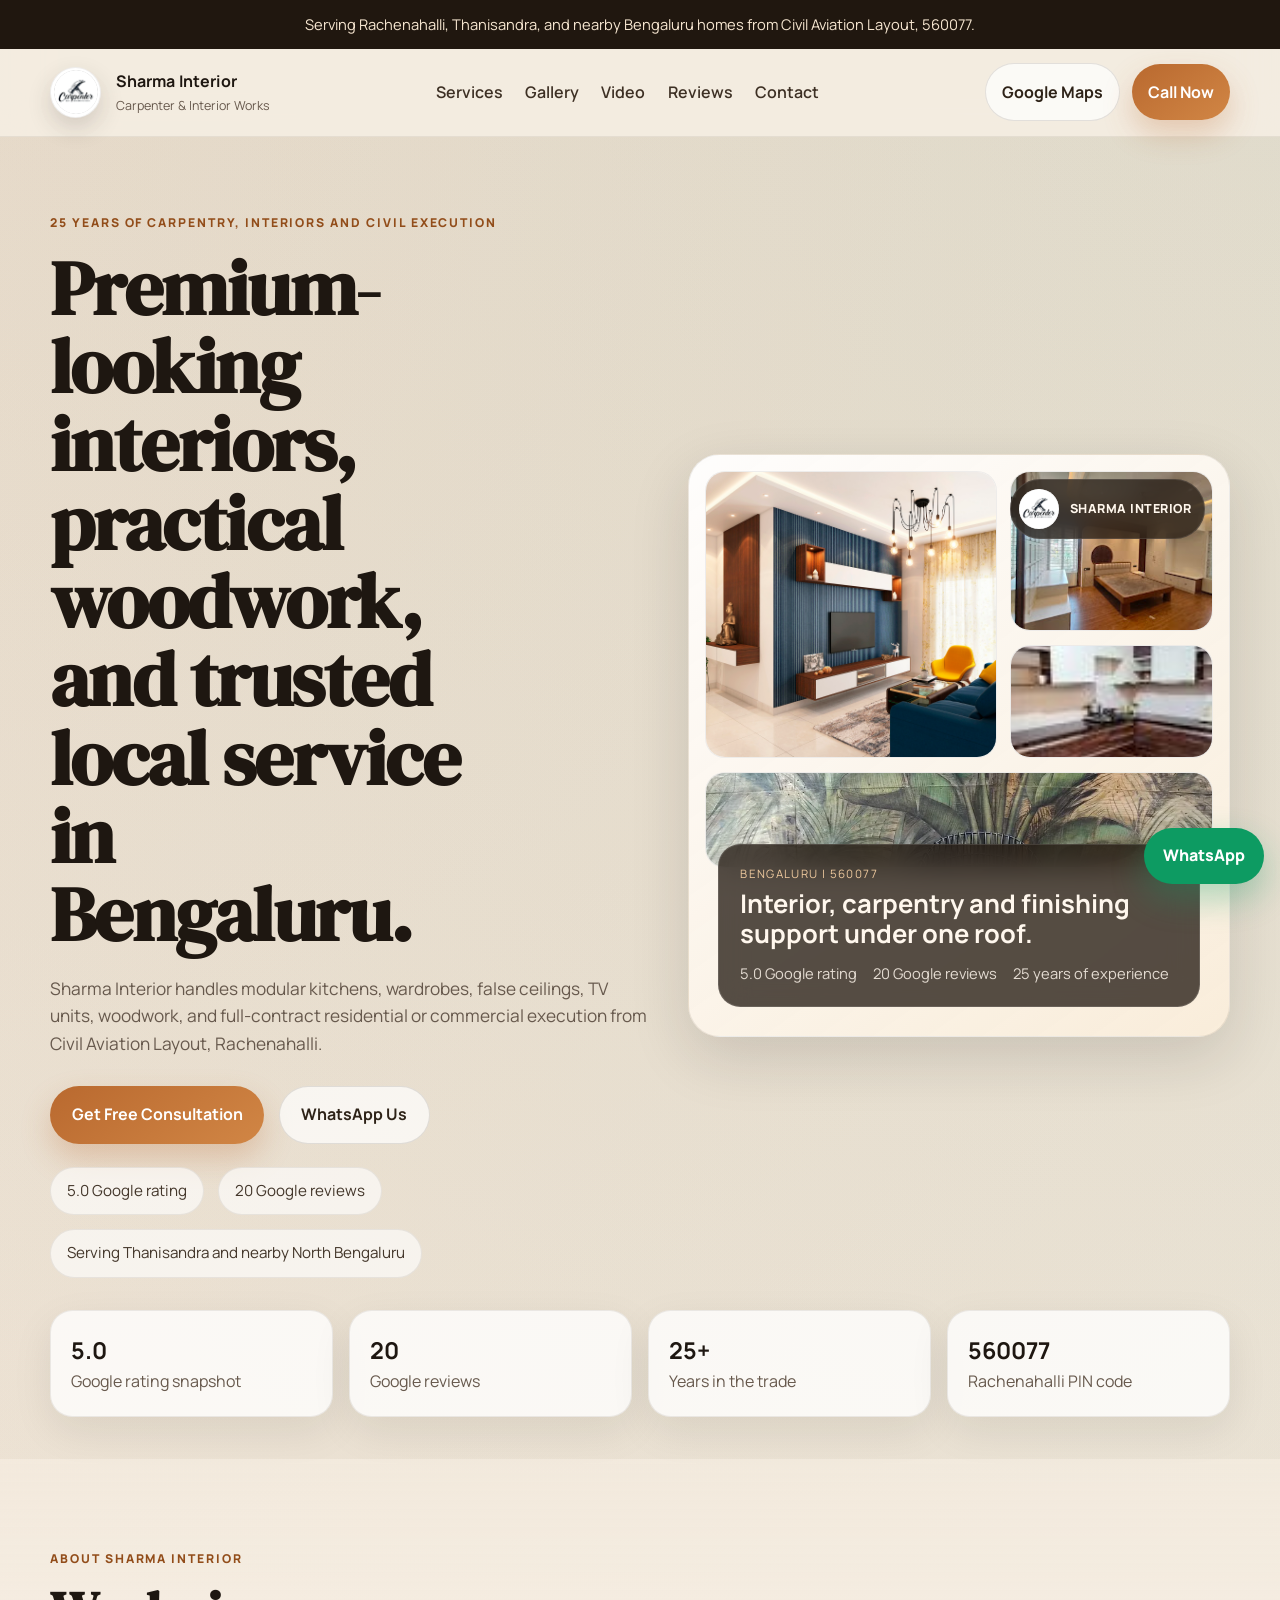
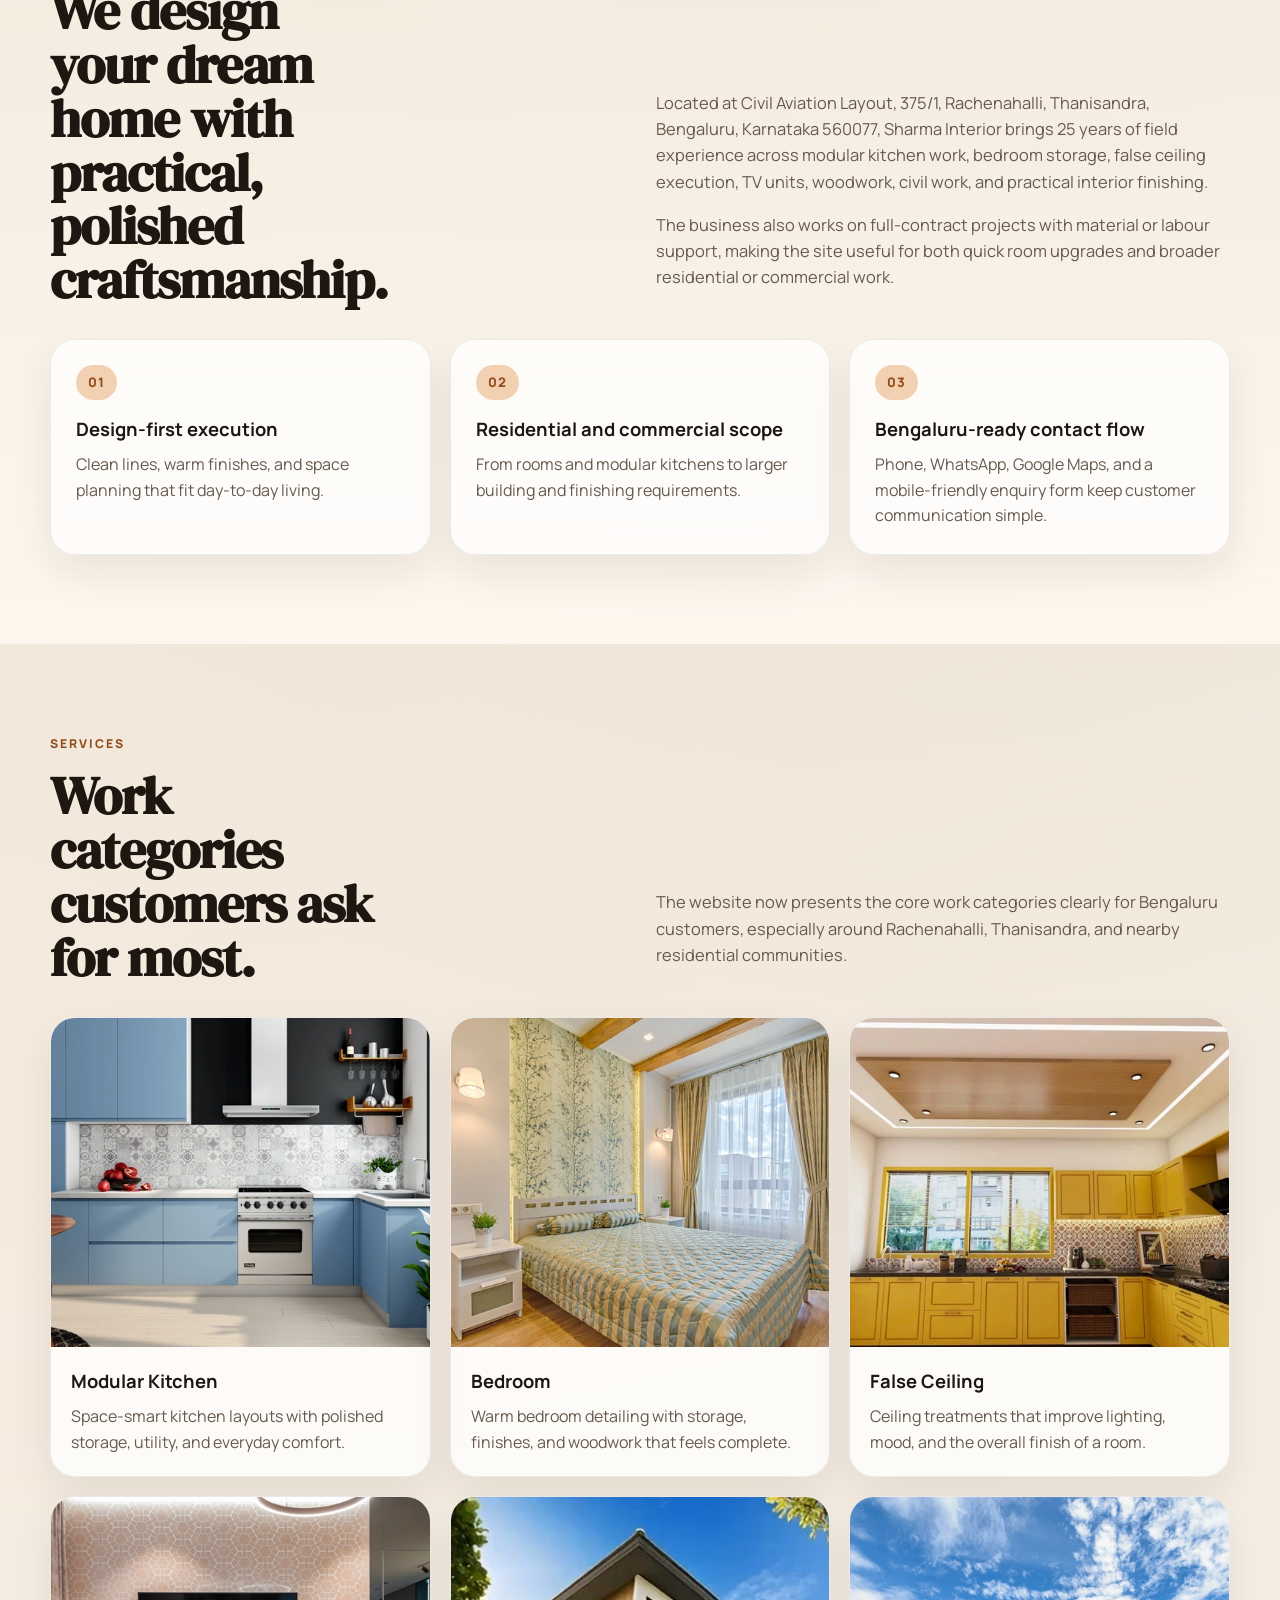
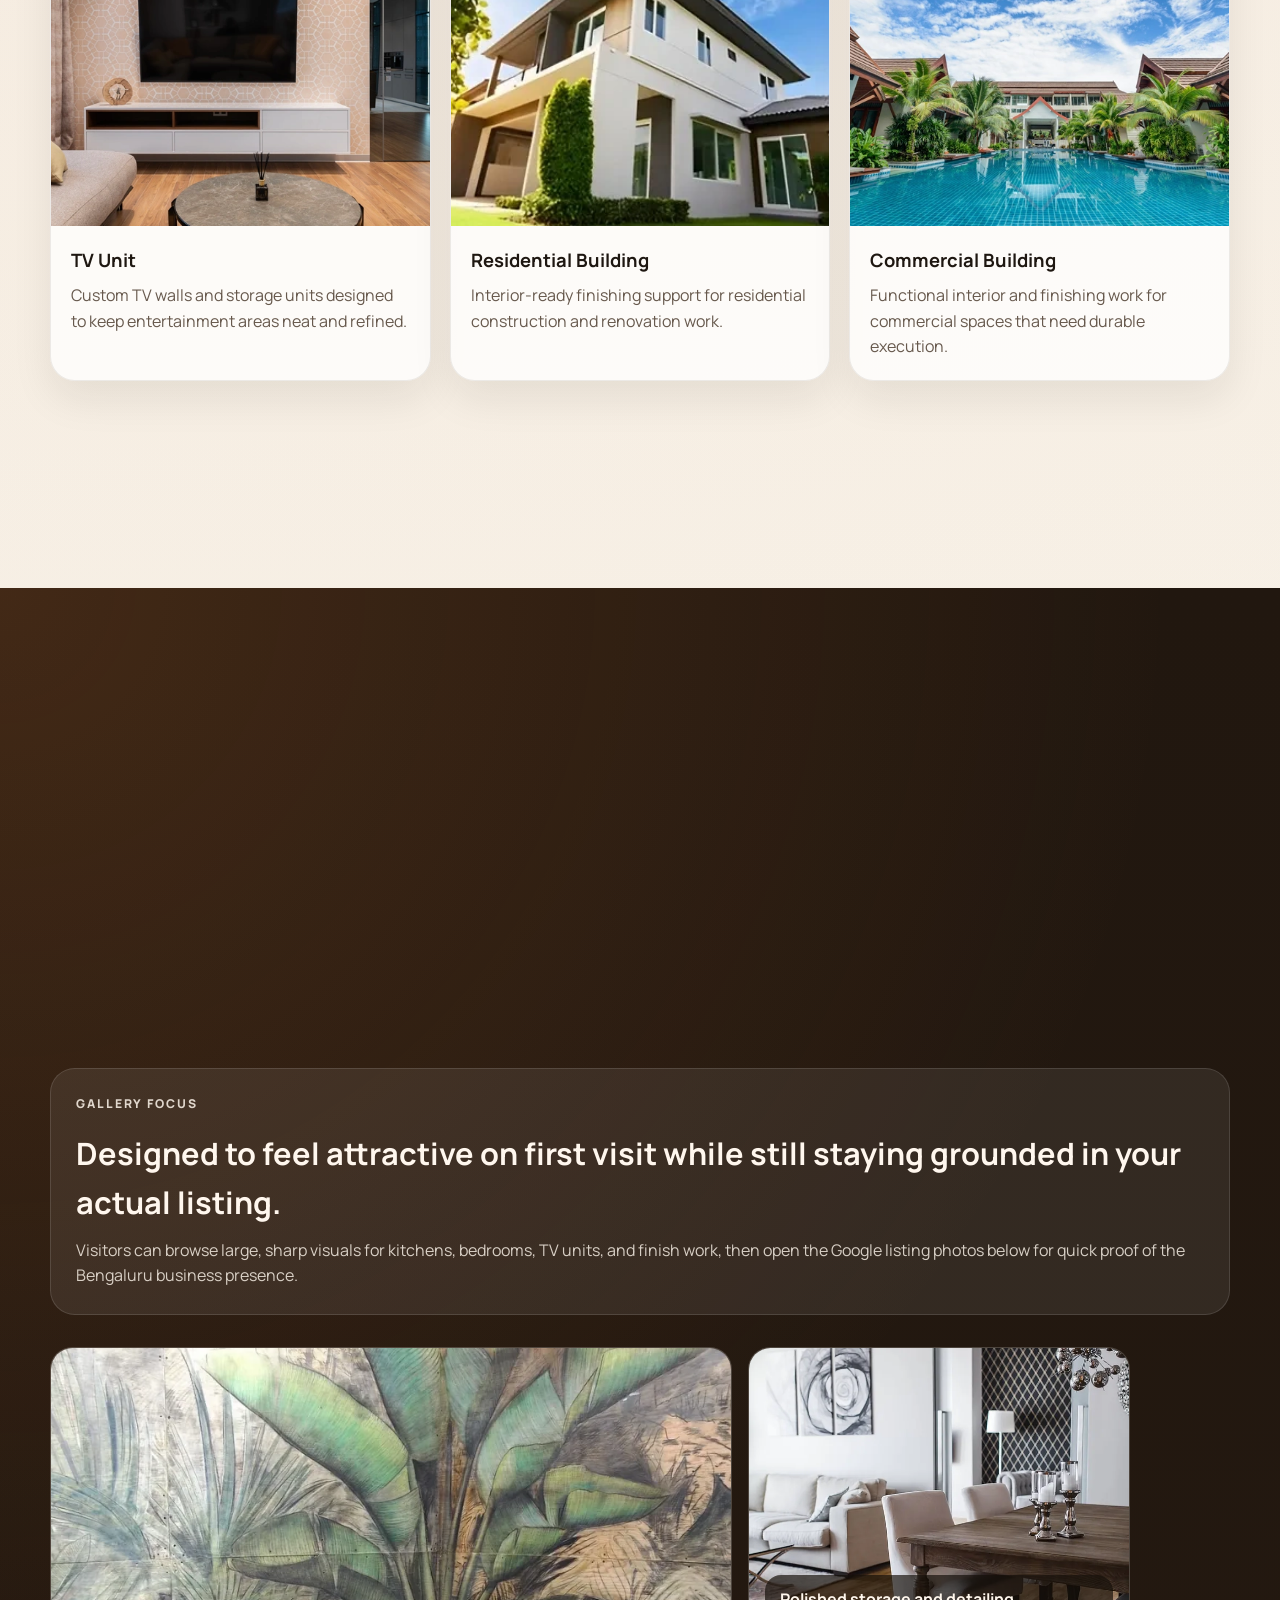
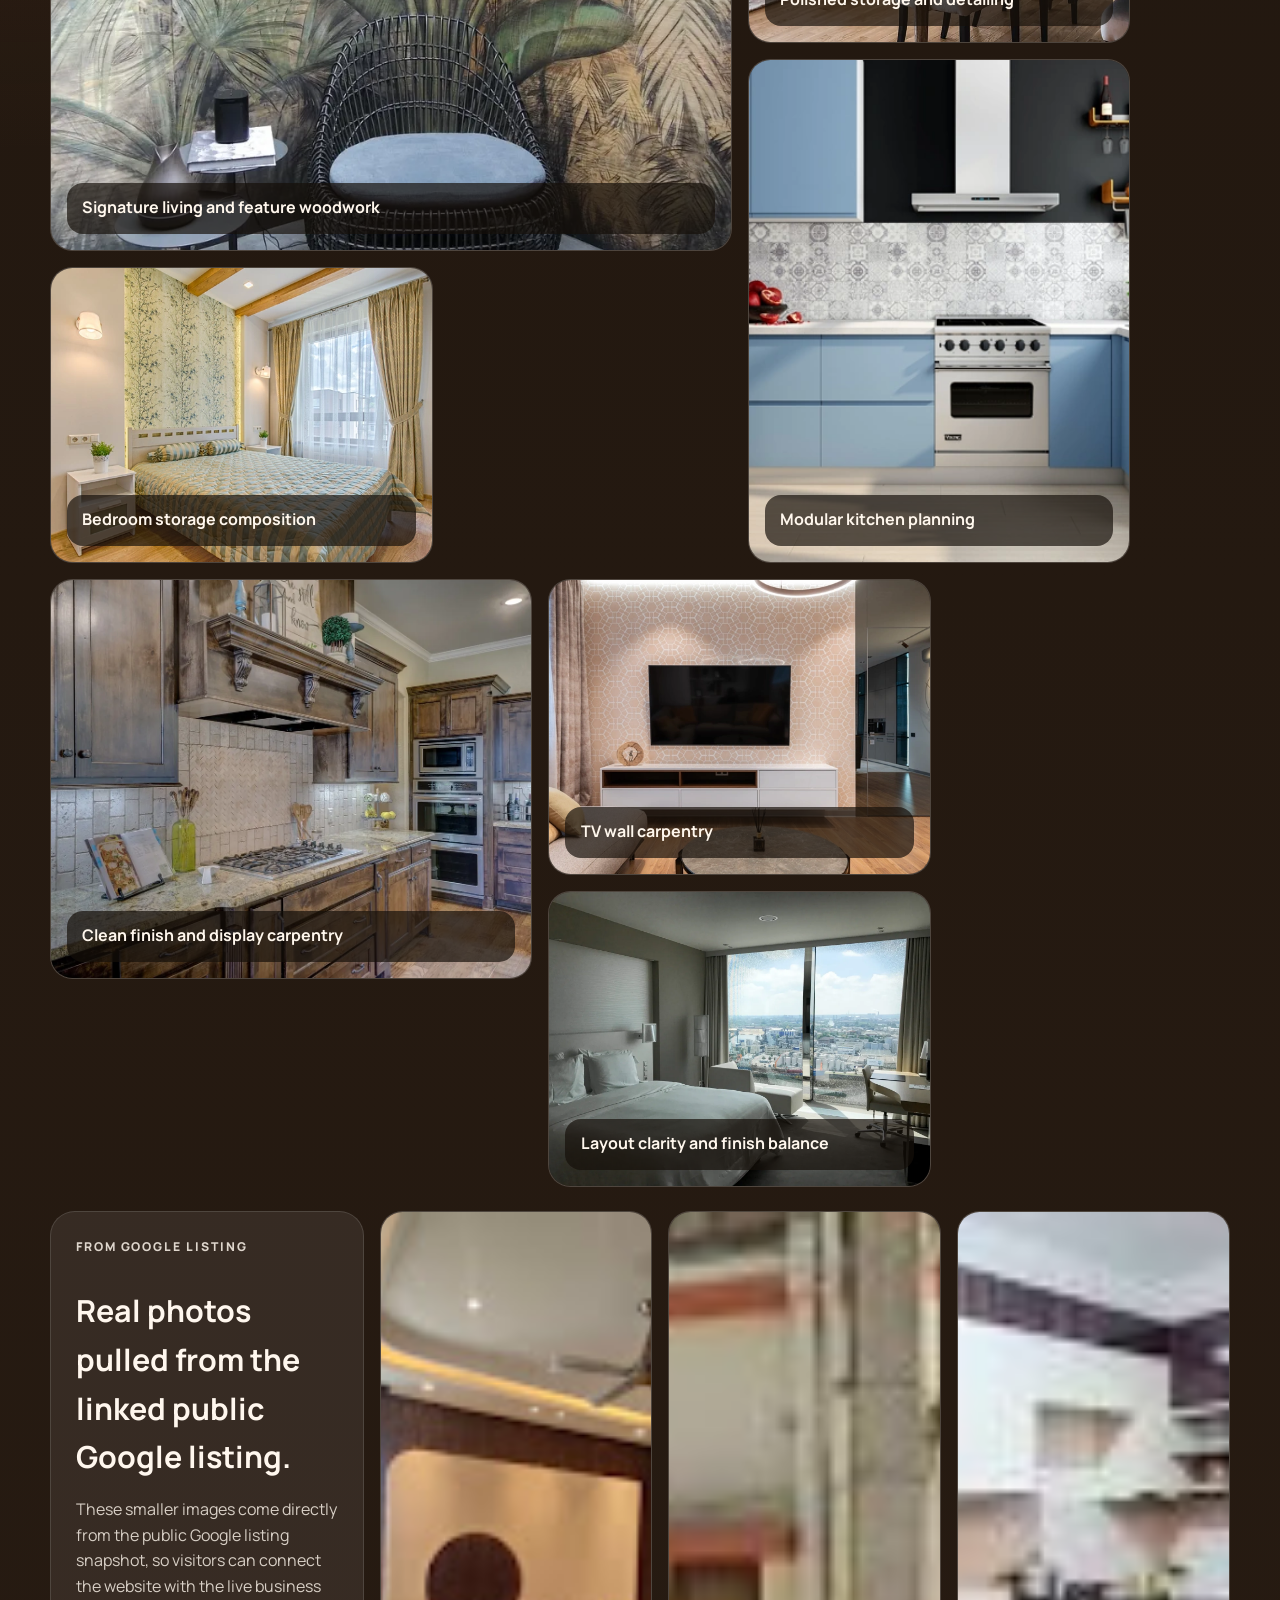
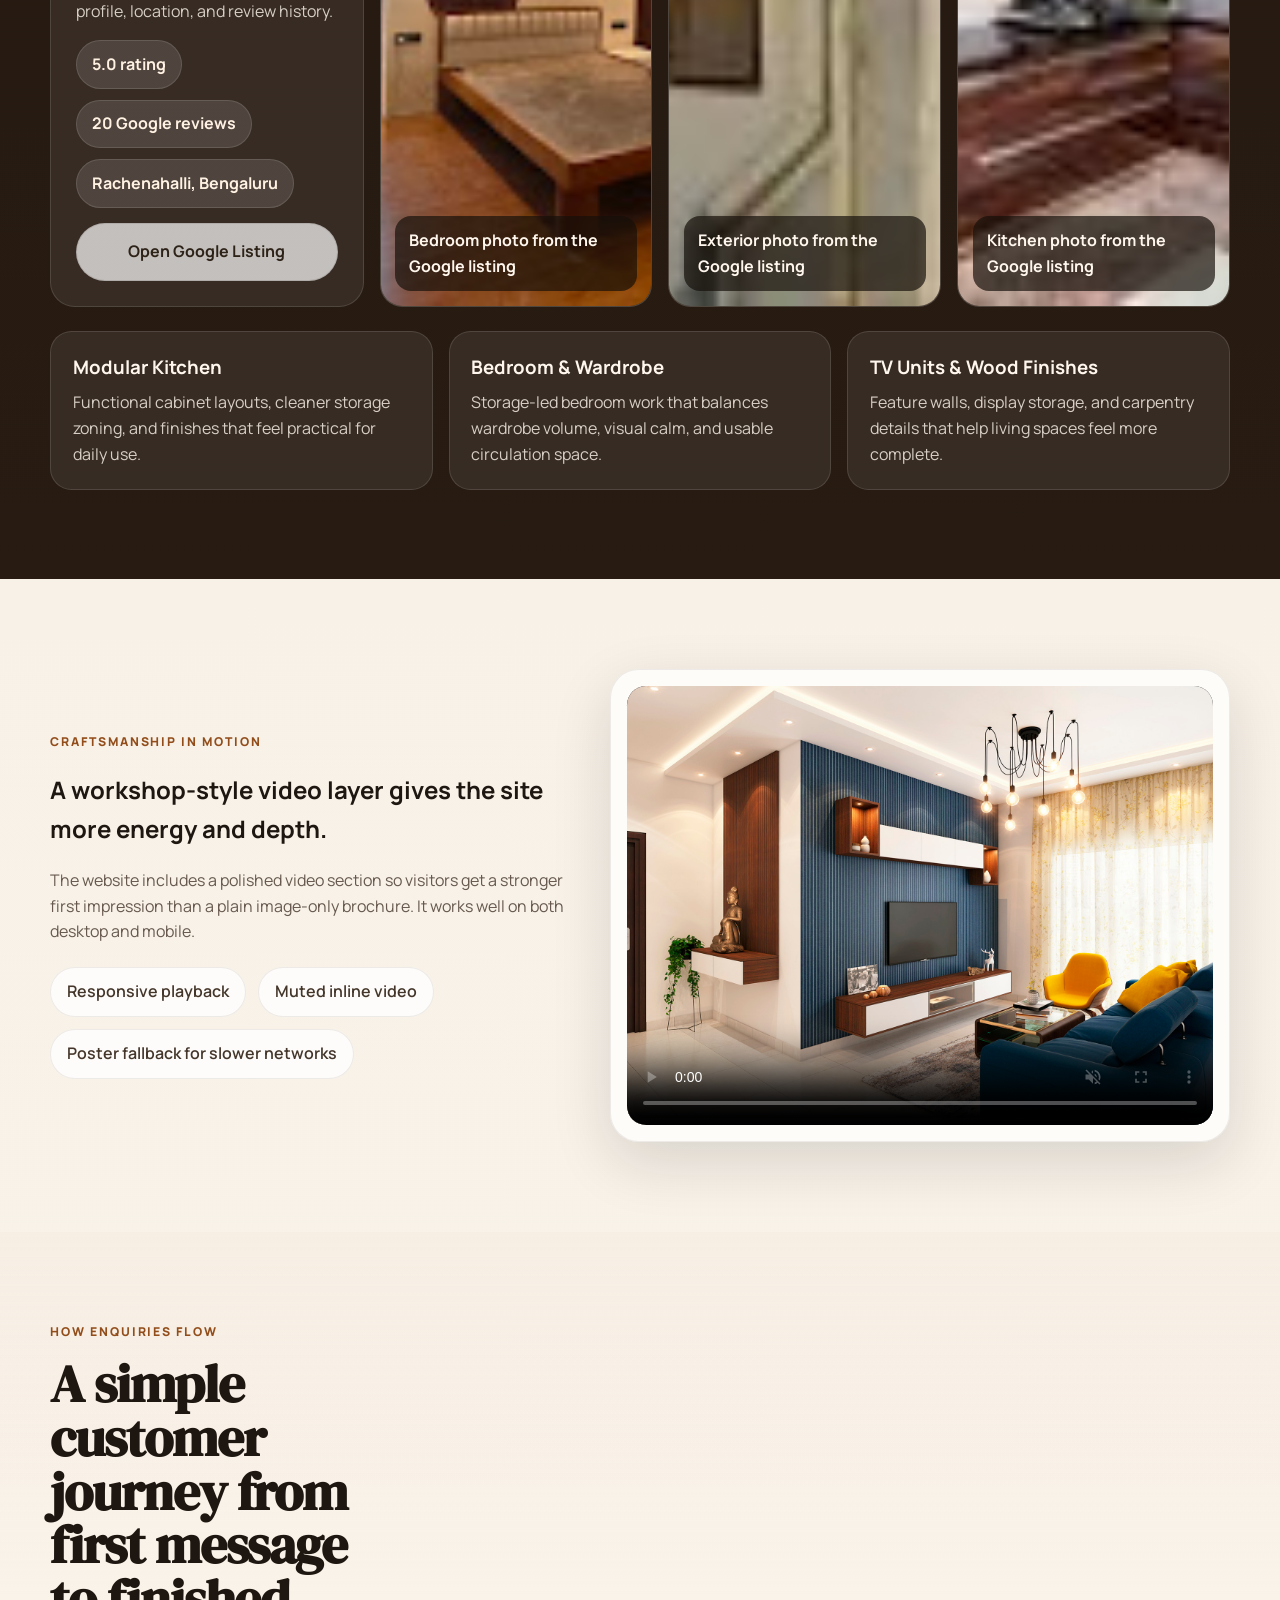
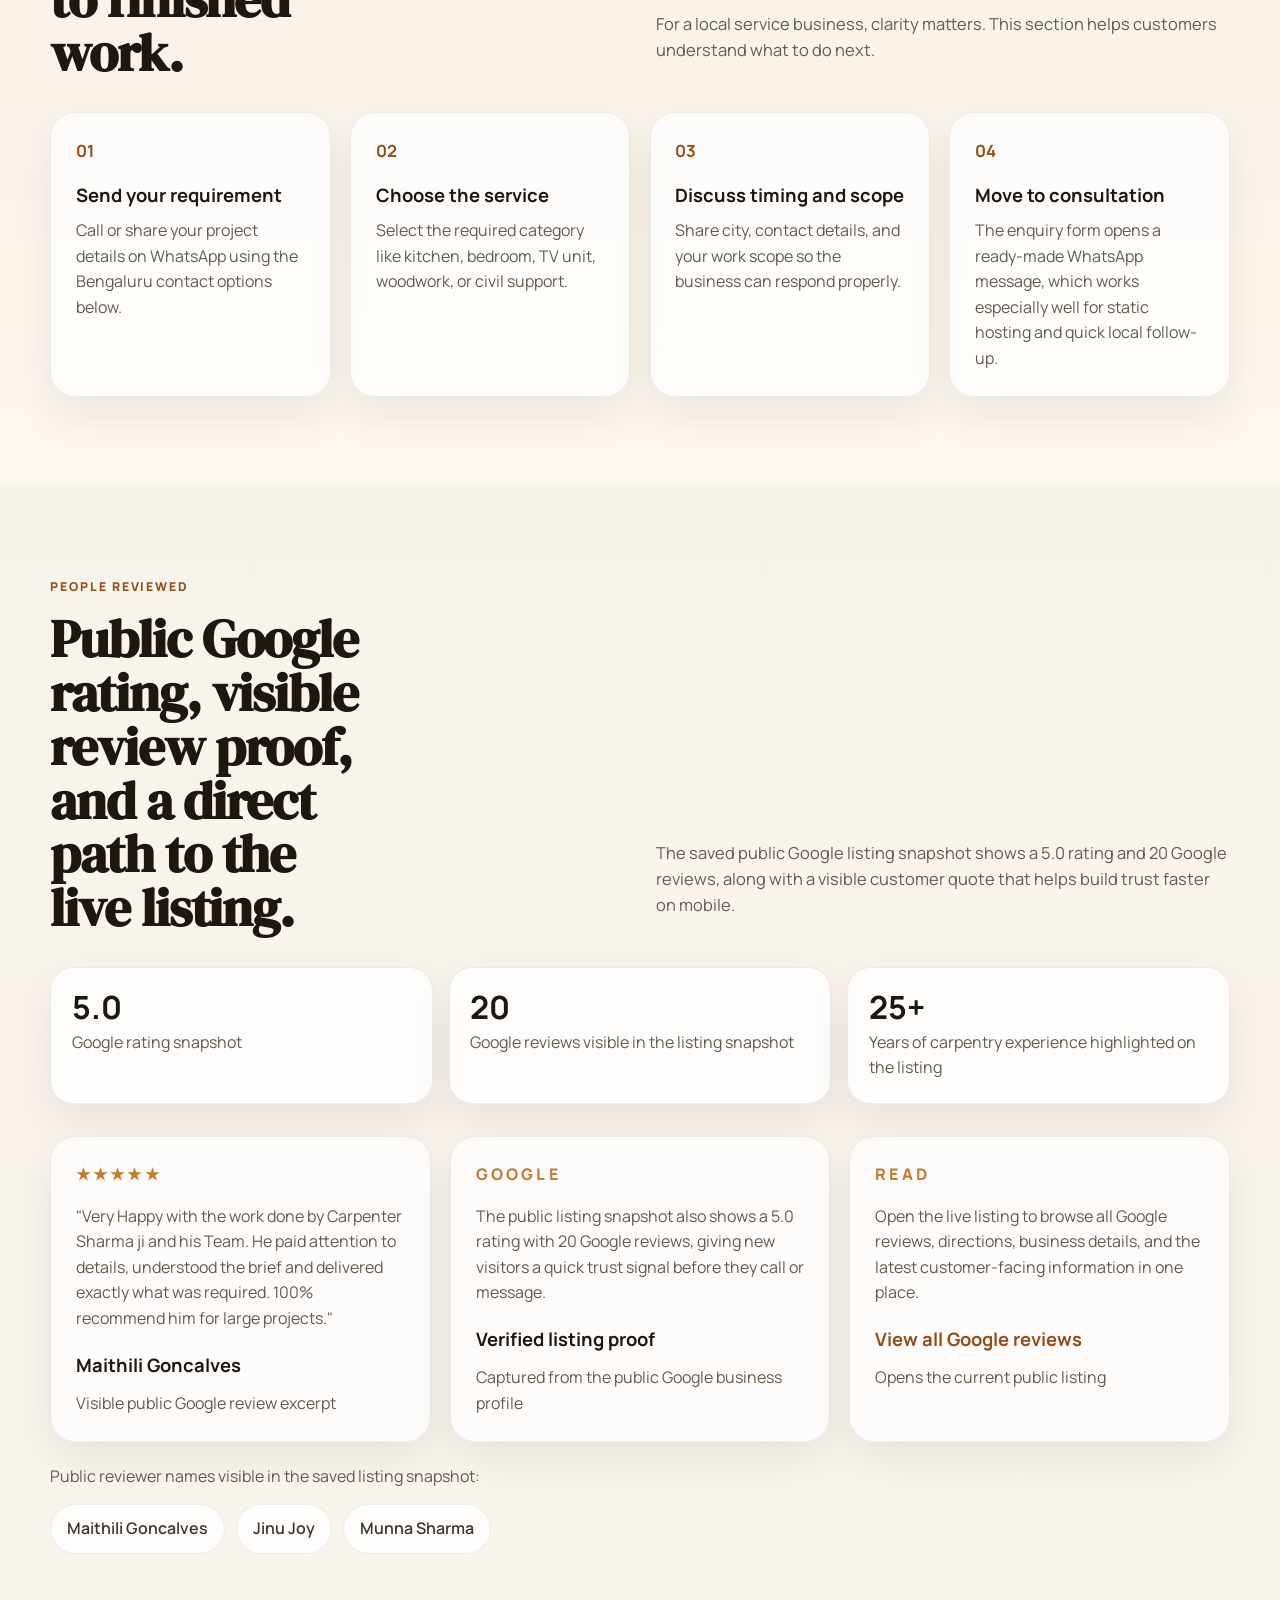
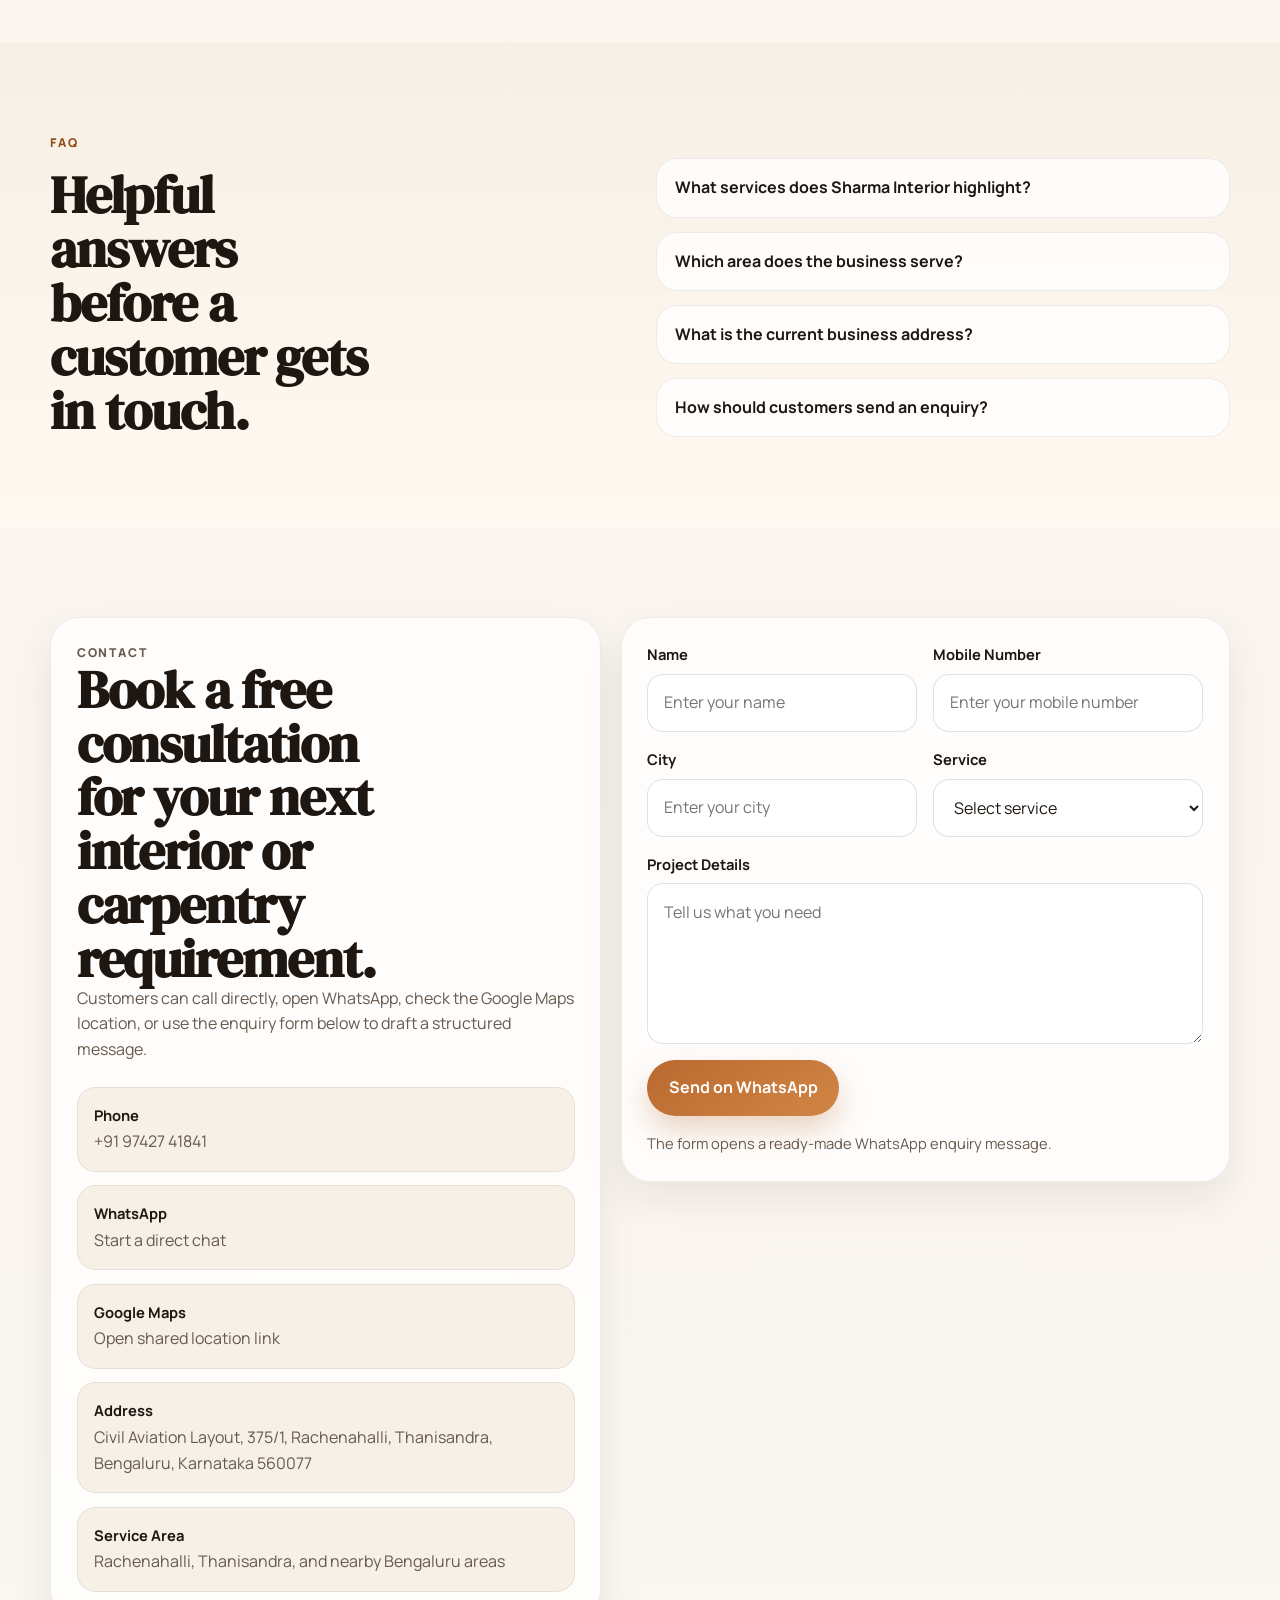
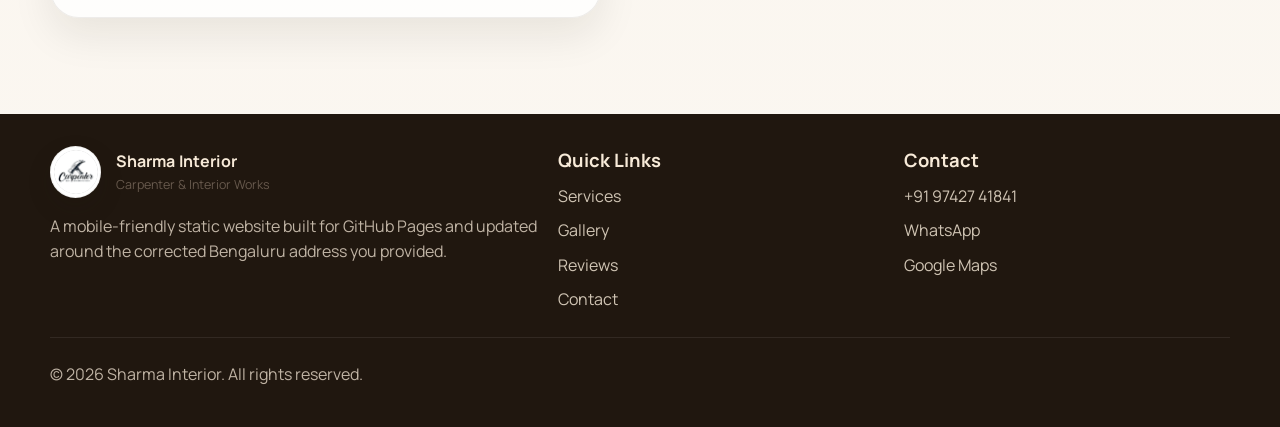
==== index.html @ 4e75c940 "final deploy site" ====
<!DOCTYPE html>
<html lang="en">
  <head>
    <meta charset="UTF-8">
    <meta name="viewport" content="width=device-width, initial-scale=1.0">
    <title>Sharma Interior | Carpenter & Interior Works in Bengaluru</title>
    <meta
      name="description"
      content="Sharma Interior offers carpentry, modular kitchen, bedroom, false ceiling, TV unit, residential building, and commercial building work across Bengaluru."
    >
    <meta name="theme-color" content="#2e2318">
    <meta property="og:title" content="Sharma Interior | Carpenter & Interior Works in Bengaluru">
    <meta
      property="og:description"
      content="Explore Sharma Interior for modular kitchens, custom woodwork, false ceilings, TV units, and interior execution in Bengaluru."
    >
    <meta property="og:type" content="website">
    <meta property="og:image" content="assets/media/hero.jpg">
    <meta property="og:site_name" content="Sharma Interior">
    <link rel="icon" type="image/png" href="assets/media/logo.png">
    <link rel="preconnect" href="https://fonts.googleapis.com">
    <link rel="preconnect" href="https://fonts.gstatic.com" crossorigin>
    <link
      href="https://fonts.googleapis.com/css2?family=DM+Serif+Display:ital@0;1&family=Manrope:wght@400;500;600;700;800&display=swap"
      rel="stylesheet"
    >
    <link rel="stylesheet" href="assets/css/styles.css">
    <script type="application/ld+json">
      {
        "@context": "https://schema.org",
        "@type": "LocalBusiness",
        "name": "Sharma Interior",
        "description": "Carpentry, residential interior design, construction, and civil work services in Bengaluru.",
        "areaServed": "Bengaluru",
        "telephone": "+91 97427 41841",
        "address": {
          "@type": "PostalAddress",
          "streetAddress": "Civil Aviation Layout, 375/1, Rachenahalli, Thanisandra",
          "addressLocality": "Bengaluru",
          "addressRegion": "Karnataka",
          "postalCode": "560077",
          "addressCountry": "IN"
        },
        "image": [
          "assets/media/logo.png",
          "assets/media/hero.jpg",
          "assets/media/portfolio-2.webp",
          "assets/media/service-modular-kitchen.webp"
        ],
        "sameAs": [
          "https://share.google/kK731SA9RDvn4cVKy"
        ]
      }
    </script>
  </head>
  <body>
    <a class="skip-link" href="#main">Skip to content</a>

    <header class="site-header" id="top">
      <div class="announcement-bar">
        <p>Serving Rachenahalli, Thanisandra, and nearby Bengaluru homes from Civil Aviation Layout, 560077.</p>
      </div>

      <div class="container nav-shell">
        <a class="brand" href="#top" aria-label="Sharma Interior home">
          <span class="brand-mark">
            <img src="assets/media/logo.png" alt="Sharma Interior logo">
          </span>
          <span class="brand-text">
            <strong>Sharma Interior</strong>
            <small>Carpenter & Interior Works</small>
          </span>
        </a>

        <button
          class="nav-toggle"
          id="navToggle"
          type="button"
          aria-expanded="false"
          aria-controls="siteNav"
          aria-label="Open navigation"
        >
          <span></span>
          <span></span>
          <span></span>
        </button>

        <nav class="site-nav" id="siteNav" aria-label="Primary">
          <a href="#services">Services</a>
          <a href="#gallery">Gallery</a>
          <a href="#video">Video</a>
          <a href="#reviews">Reviews</a>
          <a href="#contact">Contact</a>
        </nav>

        <div class="header-actions">
          <a class="btn btn-secondary btn-compact" href="https://share.google/kK731SA9RDvn4cVKy" target="_blank" rel="noreferrer">
            Google Maps
          </a>
          <a class="btn btn-primary btn-compact" href="tel:+919742741841">Call Now</a>
        </div>
      </div>
    </header>

    <main id="main">
      <section class="hero">
        <div class="container hero-grid">
          <div class="hero-copy" data-reveal>
            <p class="eyebrow">25 years of carpentry, interiors and civil execution</p>
            <h1>Premium-looking interiors, practical woodwork, and trusted local service in Bengaluru.</h1>
            <p class="hero-text">
              Sharma Interior handles modular kitchens, wardrobes, false ceilings, TV units,
              woodwork, and full-contract residential or commercial execution from Civil Aviation Layout, Rachenahalli.
            </p>

            <div class="hero-actions">
              <a class="btn btn-primary" href="#contact">Get Free Consultation</a>
              <a class="btn btn-secondary" href="https://wa.me/919742741841?text=Hi%20Sharma%20Interior%2C%20I%20would%20like%20a%20consultation." target="_blank" rel="noreferrer">
                WhatsApp Us
              </a>
            </div>

            <ul class="hero-points">
              <li>5.0 Google rating</li>
              <li>20 Google reviews</li>
              <li>Serving Thanisandra and nearby North Bengaluru</li>
            </ul>
          </div>

          <div class="hero-visual" data-reveal>
            <div class="hero-media hero-media-collage">
              <div class="hero-listing-badge">
                <img src="assets/media/logo.png" alt="">
                <span>Sharma Interior</span>
              </div>
              <div class="hero-collage">
                <div class="hero-collage-card hero-collage-main">
                  <img src="assets/media/hero.jpg" alt="Premium interior woodwork by Sharma Interior">
                </div>
                <div class="hero-collage-card">
                  <img src="assets/media/maps-photo-1.jpg" alt="Bedroom work from the Google listing">
                </div>
                <div class="hero-collage-card">
                  <img src="assets/media/maps-photo-3.jpg" alt="Kitchen work from the Google listing">
                </div>
                <div class="hero-collage-card hero-collage-wide">
                  <img src="assets/media/portfolio-2.webp" alt="Modern interior styling by Sharma Interior">
                </div>
              </div>
              <div class="floating-panel">
                <p class="panel-label">Bengaluru | 560077</p>
                <h2>Interior, carpentry and finishing support under one roof.</h2>
                <div class="panel-meta">
                  <span>5.0 Google rating</span>
                  <span>20 Google reviews</span>
                  <span>25 years of experience</span>
                </div>
              </div>
            </div>
          </div>
        </div>

        <div class="container stats-grid" data-reveal>
          <article class="stat-card">
            <strong>5.0</strong>
            <span>Google rating snapshot</span>
          </article>
          <article class="stat-card">
            <strong>20</strong>
            <span>Google reviews</span>
          </article>
          <article class="stat-card">
            <strong>25+</strong>
            <span>Years in the trade</span>
          </article>
          <article class="stat-card">
            <strong>560077</strong>
            <span>Rachenahalli PIN code</span>
          </article>
        </div>
      </section>

      <section class="section section-soft" id="about">
        <div class="container section-grid">
          <div class="section-heading" data-reveal>
            <p class="eyebrow">About Sharma Interior</p>
            <h2>We design your dream home with practical, polished craftsmanship.</h2>
          </div>

          <div class="about-content" data-reveal>
            <p>
              Located at Civil Aviation Layout, 375/1, Rachenahalli, Thanisandra, Bengaluru, Karnataka 560077,
              Sharma Interior brings 25 years of field experience across modular kitchen work,
              bedroom storage, false ceiling execution, TV units, woodwork, civil work, and practical interior finishing.
            </p>
            <p>
              The business also works on full-contract projects with material or labour support,
              making the site useful for both quick room upgrades and broader residential or commercial work.
            </p>
          </div>
        </div>

        <div class="container feature-grid">
          <article class="feature-card" data-reveal>
            <span class="feature-number">01</span>
            <h3>Design-first execution</h3>
            <p>Clean lines, warm finishes, and space planning that fit day-to-day living.</p>
          </article>

          <article class="feature-card" data-reveal>
            <span class="feature-number">02</span>
            <h3>Residential and commercial scope</h3>
            <p>From rooms and modular kitchens to larger building and finishing requirements.</p>
          </article>

          <article class="feature-card" data-reveal>
            <span class="feature-number">03</span>
            <h3>Bengaluru-ready contact flow</h3>
            <p>Phone, WhatsApp, Google Maps, and a mobile-friendly enquiry form keep customer communication simple.</p>
          </article>
        </div>
      </section>

      <section class="section" id="services">
        <div class="container section-grid">
          <div class="section-heading" data-reveal>
            <p class="eyebrow">Services</p>
            <h2>Work categories customers ask for most.</h2>
          </div>

          <div class="section-intro" data-reveal>
            <p>
              The website now presents the core work categories clearly for Bengaluru customers, especially
              around Rachenahalli, Thanisandra, and nearby residential communities.
            </p>
          </div>
        </div>

        <div class="container services-grid">
          <article class="service-card" data-reveal>
            <img src="assets/media/service-modular-kitchen.webp" alt="Modular kitchen service">
            <div class="service-card-body">
              <h3>Modular Kitchen</h3>
              <p>Space-smart kitchen layouts with polished storage, utility, and everyday comfort.</p>
            </div>
          </article>

          <article class="service-card" data-reveal>
            <img src="assets/media/service-bedroom.webp" alt="Bedroom interior service">
            <div class="service-card-body">
              <h3>Bedroom</h3>
              <p>Warm bedroom detailing with storage, finishes, and woodwork that feels complete.</p>
            </div>
          </article>

          <article class="service-card" data-reveal>
            <img src="assets/media/service-false-ceiling.webp" alt="False ceiling service">
            <div class="service-card-body">
              <h3>False Ceiling</h3>
              <p>Ceiling treatments that improve lighting, mood, and the overall finish of a room.</p>
            </div>
          </article>

          <article class="service-card" data-reveal>
            <img src="assets/media/service-tv-unit.webp" alt="TV unit carpentry service">
            <div class="service-card-body">
              <h3>TV Unit</h3>
              <p>Custom TV walls and storage units designed to keep entertainment areas neat and refined.</p>
            </div>
          </article>

          <article class="service-card" data-reveal>
            <img src="assets/media/service-residential.webp" alt="Residential building work service">
            <div class="service-card-body">
              <h3>Residential Building</h3>
              <p>Interior-ready finishing support for residential construction and renovation work.</p>
            </div>
          </article>

          <article class="service-card" data-reveal>
            <img src="assets/media/service-commercial.webp" alt="Commercial building work service">
            <div class="service-card-body">
              <h3>Commercial Building</h3>
              <p>Functional interior and finishing work for commercial spaces that need durable execution.</p>
            </div>
          </article>
        </div>

        <div class="container extra-services" data-reveal>
          <p class="extra-services-label">Frequently requested add-on work:</p>
          <div class="chip-row">
            <span>Painting</span>
            <span>Wood Work</span>
            <span>Bed</span>
            <span>Almirah & Cupboard</span>
            <span>Others on request</span>
          </div>
        </div>
      </section>

      <section class="section section-dark" id="gallery">
        <div class="container section-grid">
          <div class="section-heading" data-reveal>
            <p class="eyebrow">Gallery</p>
            <h2>High-quality inspiration up front, with real listing photos to back it up.</h2>
          </div>

          <div class="section-intro" data-reveal>
            <p>
              Explore premium-looking interior visuals for a strong first impression, then browse the real Google listing photos
              so visitors can connect the polished design language with the public business profile.
            </p>
          </div>
        </div>

        <div class="container gallery-overview" data-reveal>
          <article class="gallery-overview-card">
            <p class="eyebrow">Gallery Focus</p>
            <h3>Designed to feel attractive on first visit while still staying grounded in your actual listing.</h3>
            <p>
              Visitors can browse large, sharp visuals for kitchens, bedrooms, TV units, and finish work,
              then open the Google listing photos below for quick proof of the Bengaluru business presence.
            </p>
          </article>
        </div>

        <div class="container gallery-grid">
          <button class="gallery-card gallery-large" type="button" data-gallery-image="assets/media/portfolio-2.webp" data-gallery-title="Signature living and feature woodwork">
            <img src="assets/media/portfolio-2.webp" alt="Signature living and feature woodwork">
            <span>Signature living and feature woodwork</span>
          </button>

          <button class="gallery-card" type="button" data-gallery-image="assets/media/portfolio-1.webp" data-gallery-title="Polished storage and detailing">
            <img src="assets/media/portfolio-1.webp" alt="Polished storage and detailing">
            <span>Polished storage and detailing</span>
          </button>

          <button class="gallery-card gallery-tall" type="button" data-gallery-image="assets/media/service-modular-kitchen.webp" data-gallery-title="Modular kitchen planning">
            <img src="assets/media/service-modular-kitchen.webp" alt="Modular kitchen planning">
            <span>Modular kitchen planning</span>
          </button>

          <button class="gallery-card" type="button" data-gallery-image="assets/media/service-bedroom.webp" data-gallery-title="Bedroom storage composition">
            <img src="assets/media/service-bedroom.webp" alt="Bedroom storage composition">
            <span>Bedroom storage composition</span>
          </button>

          <button class="gallery-card gallery-wide" type="button" data-gallery-image="assets/media/portfolio-5.webp" data-gallery-title="Clean finish and display carpentry">
            <img src="assets/media/portfolio-5.webp" alt="Clean finish and display carpentry">
            <span>Clean finish and display carpentry</span>
          </button>

          <button class="gallery-card" type="button" data-gallery-image="assets/media/service-tv-unit.webp" data-gallery-title="TV wall carpentry">
            <img src="assets/media/service-tv-unit.webp" alt="TV wall carpentry">
            <span>TV wall carpentry</span>
          </button>

          <button class="gallery-card" type="button" data-gallery-image="assets/media/portfolio-4.webp" data-gallery-title="Layout clarity and finish balance">
            <img src="assets/media/portfolio-4.webp" alt="Layout clarity and finish balance">
            <span>Layout clarity and finish balance</span>
          </button>
        </div>

        <div class="container listing-strip" data-reveal>
          <article class="listing-proof-card">
            <p class="eyebrow">From Google Listing</p>
            <h3>Real photos pulled from the linked public Google listing.</h3>
            <p>
              These smaller images come directly from the public Google listing snapshot, so visitors can connect the website
              with the live business profile, location, and review history.
            </p>
            <div class="listing-proof-meta">
              <span>5.0 rating</span>
              <span>20 Google reviews</span>
              <span>Rachenahalli, Bengaluru</span>
            </div>
            <a class="btn btn-secondary" href="https://share.google/kK731SA9RDvn4cVKy" target="_blank" rel="noreferrer">
              Open Google Listing
            </a>
          </article>

          <button class="listing-photo-card" type="button" data-gallery-image="assets/media/maps-photo-1.jpg" data-gallery-title="Bedroom photo from the Google listing">
            <img src="assets/media/maps-photo-1.jpg" alt="Bedroom photo from the Google listing">
            <span>Bedroom photo from the Google listing</span>
          </button>

          <button class="listing-photo-card" type="button" data-gallery-image="assets/media/maps-photo-2.jpg" data-gallery-title="Exterior photo from the Google listing">
            <img src="assets/media/maps-photo-2.jpg" alt="Exterior photo from the Google listing">
            <span>Exterior photo from the Google listing</span>
          </button>

          <button class="listing-photo-card" type="button" data-gallery-image="assets/media/maps-photo-3.jpg" data-gallery-title="Kitchen photo from the Google listing">
            <img src="assets/media/maps-photo-3.jpg" alt="Kitchen photo from the Google listing">
            <span>Kitchen photo from the Google listing</span>
          </button>
        </div>

        <div class="container gallery-focus-grid" data-reveal>
          <article class="gallery-focus-card">
            <h3>Modular Kitchen</h3>
            <p>Functional cabinet layouts, cleaner storage zoning, and finishes that feel practical for daily use.</p>
          </article>

          <article class="gallery-focus-card">
            <h3>Bedroom & Wardrobe</h3>
            <p>Storage-led bedroom work that balances wardrobe volume, visual calm, and usable circulation space.</p>
          </article>

          <article class="gallery-focus-card">
            <h3>TV Units & Wood Finishes</h3>
            <p>Feature walls, display storage, and carpentry details that help living spaces feel more complete.</p>
          </article>
        </div>
      </section>

      <section class="section" id="video">
        <div class="container motion-shell">
          <div class="motion-copy" data-reveal>
            <p class="eyebrow">Craftsmanship In Motion</p>
            <h2>A workshop-style video layer gives the site more energy and depth.</h2>
            <p>
              The website includes a polished video section so visitors get a stronger first impression
              than a plain image-only brochure. It works well on both desktop and mobile.
            </p>
            <div class="motion-points">
              <span>Responsive playback</span>
              <span>Muted inline video</span>
              <span>Poster fallback for slower networks</span>
            </div>
          </div>

          <div class="motion-video" data-reveal>
            <video controls muted playsinline preload="metadata" poster="assets/media/hero.jpg">
              <source src="assets/media/craft-video.mp4" type="video/mp4">
              Your browser does not support the video tag.
            </video>
          </div>
        </div>
      </section>

      <section class="section section-soft" id="process">
        <div class="container section-grid">
          <div class="section-heading" data-reveal>
            <p class="eyebrow">How Enquiries Flow</p>
            <h2>A simple customer journey from first message to finished work.</h2>
          </div>

          <div class="section-intro" data-reveal>
            <p>
              For a local service business, clarity matters. This section helps customers understand what to do next.
            </p>
          </div>
        </div>

        <div class="container process-grid">
          <article class="process-card" data-reveal>
            <strong>01</strong>
            <h3>Send your requirement</h3>
            <p>Call or share your project details on WhatsApp using the Bengaluru contact options below.</p>
          </article>

          <article class="process-card" data-reveal>
            <strong>02</strong>
            <h3>Choose the service</h3>
            <p>Select the required category like kitchen, bedroom, TV unit, woodwork, or civil support.</p>
          </article>

          <article class="process-card" data-reveal>
            <strong>03</strong>
            <h3>Discuss timing and scope</h3>
            <p>Share city, contact details, and your work scope so the business can respond properly.</p>
          </article>

          <article class="process-card" data-reveal>
            <strong>04</strong>
            <h3>Move to consultation</h3>
            <p>The enquiry form opens a ready-made WhatsApp message, which works especially well for static hosting and quick local follow-up.</p>
          </article>
        </div>
      </section>

      <section class="section" id="reviews">
        <div class="container section-grid">
          <div class="section-heading" data-reveal>
            <p class="eyebrow">People Reviewed</p>
            <h2>Public Google rating, visible review proof, and a direct path to the live listing.</h2>
          </div>

          <div class="section-intro" data-reveal>
            <p>
              The saved public Google listing snapshot shows a 5.0 rating and 20 Google reviews,
              along with a visible customer quote that helps build trust faster on mobile.
            </p>
          </div>
        </div>

        <div class="container review-summary-grid" data-reveal>
          <article class="review-summary-card">
            <strong>5.0</strong>
            <span>Google rating snapshot</span>
          </article>

          <article class="review-summary-card">
            <strong>20</strong>
            <span>Google reviews visible in the listing snapshot</span>
          </article>

          <article class="review-summary-card">
            <strong>25+</strong>
            <span>Years of carpentry experience highlighted on the listing</span>
          </article>
        </div>

        <div class="container review-grid">
          <article class="review-card" data-reveal>
            <div class="stars" aria-label="Five star review">★★★★★</div>
            <p>
              "Very Happy with the work done by Carpenter Sharma ji and his Team. He paid attention to details, understood the brief and delivered exactly what was required.
100% recommend him for large projects."
            </p>
            <footer>
              <strong>Maithili Goncalves</strong>
              <span>Visible public Google review excerpt</span>
            </footer>
          </article>

          <article class="review-card" data-reveal>
            <div class="stars" aria-label="Google rating summary">GOOGLE</div>
            <p>
              The public listing snapshot also shows a 5.0 rating with 20 Google reviews, giving new visitors a quick trust signal before they call or message.
            </p>
            <footer>
              <strong>Verified listing proof</strong>
              <span>Captured from the public Google business profile</span>
            </footer>
          </article>

          <article class="review-card" data-reveal>
            <div class="stars" aria-label="Read live reviews">READ</div>
            <p>
              Open the live listing to browse all Google reviews, directions, business details, and the latest customer-facing information in one place.
            </p>
            <footer>
              <strong><a href="https://share.google/kK731SA9RDvn4cVKy" target="_blank" rel="noreferrer">View all Google reviews</a></strong>
              <span>Opens the current public listing</span>
            </footer>
          </article>
        </div>

        <div class="container review-people" data-reveal>
          <p class="review-people-label">Public reviewer names visible in the saved listing snapshot:</p>
          <div class="chip-row">
            <span>Maithili Goncalves</span>
            <span>Jinu Joy</span>
            <span>Munna Sharma</span>
          </div>
        </div>
      </section>

      <section class="section section-soft" id="faq">
        <div class="container section-grid">
          <div class="section-heading" data-reveal>
            <p class="eyebrow">FAQ</p>
            <h2>Helpful answers before a customer gets in touch.</h2>
          </div>

          <div class="faq-list" data-reveal>
            <details>
              <summary>What services does Sharma Interior highlight?</summary>
              <p>
                The site highlights modular kitchen, bedroom work, false ceiling, TV unit,
                residential building, commercial building, painting, wood work, bed, and almirah or cupboard services.
              </p>
            </details>

            <details>
              <summary>Which area does the business serve?</summary>
              <p>The updated site is focused on Rachenahalli, Thanisandra, and nearby Bengaluru areas around PIN 560077.</p>
            </details>

            <details>
              <summary>What is the current business address?</summary>
              <p>Civil Aviation Layout, 375/1, Rachenahalli, Thanisandra, Bengaluru, Karnataka 560077.</p>
            </details>

            <details>
              <summary>How should customers send an enquiry?</summary>
              <p>
                The form prepares a WhatsApp message with the customer details and selected service for a faster response.
              </p>
            </details>
          </div>
        </div>
      </section>

      <section class="section contact-section" id="contact">
        <div class="container contact-grid">
          <div class="contact-panel" data-reveal>
            <p class="eyebrow">Contact</p>
            <h2>Book a free consultation for your next interior or carpentry requirement.</h2>
            <p>
              Customers can call directly, open WhatsApp, check the Google Maps location, or use the enquiry form below to draft a structured message.
            </p>

            <div class="contact-list">
              <a href="tel:+919742741841">
                <strong>Phone</strong>
                <span>+91 97427 41841</span>
              </a>
              <a href="https://wa.me/919742741841" target="_blank" rel="noreferrer">
                <strong>WhatsApp</strong>
                <span>Start a direct chat</span>
              </a>
              <a href="https://share.google/kK731SA9RDvn4cVKy" target="_blank" rel="noreferrer">
                <strong>Google Maps</strong>
                <span>Open shared location link</span>
              </a>
              <div>
                <strong>Address</strong>
                <span>Civil Aviation Layout, 375/1, Rachenahalli, Thanisandra, Bengaluru, Karnataka 560077</span>
              </div>
              <div>
                <strong>Service Area</strong>
                <span>Rachenahalli, Thanisandra, and nearby Bengaluru areas</span>
              </div>
            </div>
          </div>

          <div class="form-panel" data-reveal>
            <form class="enquiry-form" id="enquiryForm">
              <div class="field-grid">
                <label>
                  <span>Name</span>
                  <input type="text" name="name" placeholder="Enter your name" required>
                </label>

                <label>
                  <span>Mobile Number</span>
                  <input type="tel" name="mobile" placeholder="Enter your mobile number" pattern="[0-9]{10}" required>
                </label>

                <label>
                  <span>City</span>
                  <input type="text" name="city" placeholder="Enter your city" required>
                </label>

                <label>
                  <span>Service</span>
                  <select name="service" required>
                    <option value="" selected disabled>Select service</option>
                    <option>Modular Kitchen</option>
                    <option>Bedroom</option>
                    <option>False Ceiling</option>
                    <option>TV Unit</option>
                    <option>Residential Building</option>
                    <option>Commercial Building</option>
                    <option>Painting</option>
                    <option>Wood Work</option>
                    <option>Bed</option>
                    <option>Almirah and Cupboard</option>
                    <option>Others</option>
                  </select>
                </label>
              </div>

              <label>
                <span>Project Details</span>
                <textarea name="message" rows="5" placeholder="Tell us what you need"></textarea>
              </label>

              <div class="form-actions">
                <button class="btn btn-primary" type="submit">Send on WhatsApp</button>
                <p class="form-note" id="formNote">The form opens a ready-made WhatsApp enquiry message.</p>
              </div>
            </form>
          </div>
        </div>
      </section>
    </main>

    <footer class="site-footer">
      <div class="container footer-grid">
        <div>
          <a class="brand footer-brand" href="#top">
            <span class="brand-mark">
              <img src="assets/media/logo.png" alt="Sharma Interior logo">
            </span>
            <span class="brand-text">
              <strong>Sharma Interior</strong>
              <small>Carpenter & Interior Works</small>
            </span>
          </a>
          <p>
            A mobile-friendly static website built for GitHub Pages and updated around the corrected Bengaluru address you provided.
          </p>
        </div>

        <div>
          <h3>Quick Links</h3>
          <div class="footer-links">
            <a href="#services">Services</a>
            <a href="#gallery">Gallery</a>
            <a href="#reviews">Reviews</a>
            <a href="#contact">Contact</a>
          </div>
        </div>

        <div>
          <h3>Contact</h3>
          <div class="footer-links">
            <a href="tel:+919742741841">+91 97427 41841</a>
            <a href="https://wa.me/919742741841" target="_blank" rel="noreferrer">WhatsApp</a>
            <a href="https://share.google/kK731SA9RDvn4cVKy" target="_blank" rel="noreferrer">Google Maps</a>
          </div>
        </div>
      </div>

      <div class="container footer-bottom">
        <p>&copy; <span id="year"></span> Sharma Interior. All rights reserved.</p>
      </div>
    </footer>

    <a
      class="floating-whatsapp"
      href="https://wa.me/919742741841?text=Hi%20Sharma%20Interior%2C%20I%20would%20like%20to%20know%20more%20about%20your%20services."
      target="_blank"
      rel="noreferrer"
      aria-label="Chat on WhatsApp"
    >
      WhatsApp
    </a>

    <div class="lightbox" id="lightbox" aria-hidden="true">
      <button class="lightbox-close" id="lightboxClose" type="button" aria-label="Close image preview">&times;</button>
      <figure class="lightbox-figure">
        <img id="lightboxImage" src="" alt="">
        <figcaption id="lightboxCaption"></figcaption>
      </figure>
    </div>

    <script src="assets/js/main.js"></script>
  </body>
</html>
---- assets/css/styles.css ----
:root {
  --bg: #f6efe4;
  --bg-strong: #efe0cb;
  --surface: rgba(255, 250, 243, 0.84);
  --surface-strong: #fff8ef;
  --surface-dark: #2e2318;
  --surface-dark-soft: #3b2d1f;
  --text: #1e1711;
  --muted: #67594d;
  --accent: #b9692f;
  --accent-strong: #924d1a;
  --accent-soft: #f2d1b2;
  --line: rgba(46, 35, 24, 0.12);
  --success: #1f7a53;
  --shadow: 0 20px 60px rgba(31, 24, 18, 0.14);
  --radius-lg: 2rem;
  --radius-md: 1.25rem;
  --radius-sm: 0.9rem;
  --container: min(1180px, calc(100vw - 2rem));
}

*,
*::before,
*::after {
  box-sizing: border-box;
}

html {
  scroll-behavior: smooth;
}

body {
  margin: 0;
  font-family: "Manrope", sans-serif;
  color: var(--text);
  background:
    radial-gradient(circle at top left, rgba(185, 105, 47, 0.16), transparent 36%),
    radial-gradient(circle at top right, rgba(31, 122, 83, 0.1), transparent 25%),
    linear-gradient(180deg, #fbf6ef 0%, var(--bg) 46%, #fbf7f1 100%);
  line-height: 1.6;
}

body.nav-open {
  overflow: hidden;
}

img,
video {
  display: block;
  max-width: 100%;
}

a {
  color: inherit;
  text-decoration: none;
}

button,
input,
select,
textarea {
  font: inherit;
}

.container {
  width: var(--container);
  margin: 0 auto;
}

.skip-link {
  position: absolute;
  left: 1rem;
  top: -10rem;
  background: var(--surface-dark);
  color: #fff;
  padding: 0.85rem 1rem;
  border-radius: 999px;
  z-index: 9999;
}

.skip-link:focus {
  top: 1rem;
}

.announcement-bar {
  background: #20170f;
  color: #f7e7d1;
  font-size: 0.92rem;
}

.announcement-bar p {
  margin: 0;
  padding: 0.8rem 1rem;
  text-align: center;
}

.site-header {
  position: sticky;
  top: 0;
  z-index: 100;
  backdrop-filter: blur(18px);
  background: rgba(246, 239, 228, 0.85);
  border-bottom: 1px solid rgba(46, 35, 24, 0.07);
}

.nav-shell {
  display: grid;
  grid-template-columns: auto 1fr auto;
  align-items: center;
  gap: 1rem;
  min-height: 5.4rem;
}

.brand {
  display: inline-flex;
  align-items: center;
  gap: 0.9rem;
}

.brand-mark {
  display: inline-grid;
  place-items: center;
  width: 3.2rem;
  height: 3.2rem;
  padding: 0.16rem;
  overflow: hidden;
  border-radius: 50%;
  background: #fff;
  border: 1px solid rgba(46, 35, 24, 0.08);
  box-shadow: 0 10px 25px rgba(31, 24, 18, 0.16);
}

.brand-mark img {
  width: 100%;
  height: 100%;
  object-fit: cover;
  border-radius: 50%;
}

.brand-text {
  display: grid;
  gap: 0.05rem;
}

.brand-text strong {
  font-size: 1rem;
  letter-spacing: 0.01em;
}

.brand-text small {
  color: var(--muted);
  font-size: 0.78rem;
}

.site-nav {
  justify-self: center;
  display: inline-flex;
  gap: 1.4rem;
  align-items: center;
  font-weight: 600;
  color: #3d3024;
}

.site-nav a {
  position: relative;
  padding: 0.4rem 0;
}

.site-nav a::after {
  content: "";
  position: absolute;
  left: 0;
  bottom: 0;
  width: 100%;
  height: 2px;
  background: var(--accent);
  transform: scaleX(0);
  transform-origin: left;
  transition: transform 0.25s ease;
}

.site-nav a:hover::after,
.site-nav a:focus-visible::after {
  transform: scaleX(1);
}

.header-actions {
  display: inline-flex;
  gap: 0.75rem;
  align-items: center;
}

.nav-toggle {
  display: none;
  width: 3rem;
  height: 3rem;
  border: 1px solid rgba(46, 35, 24, 0.12);
  background: rgba(255, 255, 255, 0.65);
  border-radius: 1rem;
  padding: 0.7rem 0.65rem;
  cursor: pointer;
}

.nav-toggle span {
  display: block;
  height: 2px;
  background: var(--surface-dark);
  border-radius: 999px;
}

.nav-toggle span + span {
  margin-top: 0.35rem;
}

.btn {
  display: inline-flex;
  align-items: center;
  justify-content: center;
  gap: 0.45rem;
  min-height: 3.25rem;
  padding: 0.95rem 1.35rem;
  border: none;
  border-radius: 999px;
  font-weight: 700;
  transition:
    transform 0.25s ease,
    box-shadow 0.25s ease,
    background 0.25s ease,
    color 0.25s ease;
  cursor: pointer;
}

.btn:hover,
.btn:focus-visible {
  transform: translateY(-2px);
}

.btn-primary {
  background: linear-gradient(145deg, var(--accent) 0%, #d18645 100%);
  color: #fff;
  box-shadow: 0 14px 30px rgba(185, 105, 47, 0.28);
}

.btn-primary:hover,
.btn-primary:focus-visible {
  box-shadow: 0 18px 34px rgba(185, 105, 47, 0.34);
}

.btn-secondary {
  background: rgba(255, 255, 255, 0.7);
  color: var(--surface-dark);
  border: 1px solid rgba(46, 35, 24, 0.12);
}

.btn-compact {
  min-height: 2.9rem;
  padding-inline: 1rem;
}

.hero {
  padding: 4.8rem 0 2.6rem;
}

.hero-grid {
  display: grid;
  grid-template-columns: 1.05fr 0.95fr;
  gap: 2.4rem;
  align-items: center;
}

.eyebrow {
  margin: 0 0 1rem;
  text-transform: uppercase;
  letter-spacing: 0.16em;
  font-size: 0.76rem;
  font-weight: 800;
  color: var(--accent-strong);
}

.hero h1,
.section-heading h2,
.contact-panel h2 {
  margin: 0;
  font-family: "DM Serif Display", serif;
  line-height: 1.02;
  letter-spacing: -0.02em;
}

.hero h1 {
  font-size: clamp(2.7rem, 6vw, 5.35rem);
  max-width: 11ch;
}

.hero-text {
  max-width: 60ch;
  margin: 1.3rem 0 0;
  font-size: 1.08rem;
  color: var(--muted);
}

.hero-actions {
  display: flex;
  flex-wrap: wrap;
  gap: 0.9rem;
  margin-top: 1.8rem;
}

.hero-points {
  list-style: none;
  padding: 0;
  margin: 1.4rem 0 0;
  display: flex;
  flex-wrap: wrap;
  gap: 0.85rem;
}

.hero-points li {
  padding: 0.7rem 1rem;
  border-radius: 999px;
  background: rgba(255, 255, 255, 0.62);
  border: 1px solid rgba(46, 35, 24, 0.08);
  color: #43362a;
  font-size: 0.95rem;
}

.hero-media {
  position: relative;
  padding: 1rem;
  background:
    linear-gradient(145deg, rgba(255, 255, 255, 0.86), rgba(250, 234, 212, 0.76)),
    rgba(255, 255, 255, 0.62);
  border: 1px solid rgba(46, 35, 24, 0.08);
  border-radius: var(--radius-lg);
  box-shadow: var(--shadow);
}

.hero-media > img {
  width: 100%;
  height: min(68vh, 42rem);
  object-fit: cover;
  border-radius: calc(var(--radius-lg) - 0.5rem);
}

.hero-media-collage {
  padding-bottom: 10.5rem;
}

.hero-collage {
  display: grid;
  grid-template-columns: 1.18fr 0.82fr;
  grid-template-rows: 10rem 7.1rem 6rem;
  gap: 0.85rem;
}

.hero-collage-card {
  overflow: hidden;
  border-radius: 1.25rem;
  border: 1px solid rgba(46, 35, 24, 0.08);
  background: rgba(255, 255, 255, 0.78);
}

.hero-collage-main {
  grid-row: span 2;
}

.hero-collage-wide {
  grid-column: 1 / -1;
}

.hero-collage-card img {
  width: 100%;
  height: 100%;
  object-fit: cover;
}

.hero-listing-badge {
  position: absolute;
  top: 1.5rem;
  right: 1.5rem;
  display: inline-flex;
  align-items: center;
  gap: 0.65rem;
  padding: 0.55rem 0.8rem 0.55rem 0.55rem;
  border-radius: 999px;
  background: rgba(33, 24, 17, 0.72);
  color: #fff7ed;
  border: 1px solid rgba(255, 255, 255, 0.1);
  backdrop-filter: blur(12px);
  z-index: 2;
}

.hero-listing-badge img {
  width: 2.5rem;
  height: 2.5rem;
  border-radius: 50%;
  object-fit: cover;
  background: #fff;
}

.hero-listing-badge span {
  font-size: 0.78rem;
  font-weight: 800;
  letter-spacing: 0.04em;
  text-transform: uppercase;
}

.floating-panel {
  position: absolute;
  left: 1.8rem;
  right: 1.8rem;
  bottom: 1.8rem;
  padding: 1.25rem 1.35rem;
  background: rgba(33, 24, 17, 0.76);
  color: #fff7ed;
  border: 1px solid rgba(255, 255, 255, 0.12);
  border-radius: 1.4rem;
  backdrop-filter: blur(14px);
}

.panel-label {
  margin: 0 0 0.35rem;
  text-transform: uppercase;
  letter-spacing: 0.12em;
  font-size: 0.72rem;
  color: #edc89d;
}

.floating-panel h2 {
  margin: 0;
  font-size: clamp(1.2rem, 2vw, 1.65rem);
  line-height: 1.15;
}

.panel-meta {
  margin-top: 0.9rem;
  display: flex;
  flex-wrap: wrap;
  gap: 0.7rem 1rem;
  color: rgba(255, 247, 237, 0.84);
  font-size: 0.92rem;
}

.stats-grid {
  display: grid;
  grid-template-columns: repeat(4, 1fr);
  gap: 1rem;
  margin-top: 2rem;
}

.stat-card {
  padding: 1.35rem 1.25rem;
  border-radius: 1.4rem;
  background: rgba(255, 255, 255, 0.78);
  border: 1px solid rgba(46, 35, 24, 0.08);
  box-shadow: 0 14px 40px rgba(31, 24, 18, 0.08);
}

.stat-card strong {
  display: block;
  font-size: 1.45rem;
}

.stat-card span {
  color: var(--muted);
}

.section {
  padding: 5.6rem 0;
}

.section-soft {
  background:
    linear-gradient(180deg, rgba(239, 224, 203, 0.4), rgba(255, 248, 239, 0.74)),
    rgba(255, 255, 255, 0.5);
}

.section-dark {
  background:
    radial-gradient(circle at top left, rgba(185, 105, 47, 0.22), transparent 34%),
    linear-gradient(180deg, #21170f 0%, #271b12 100%);
  color: #fff7ee;
}

.section-grid {
  display: grid;
  grid-template-columns: 1fr 1fr;
  gap: 2rem;
  align-items: end;
}

.section-heading h2,
.contact-panel h2 {
  font-size: clamp(2rem, 4.2vw, 3.3rem);
  max-width: 12ch;
}

.section-intro,
.about-content {
  color: var(--muted);
  font-size: 1.03rem;
}

.section-dark .section-intro,
.section-dark .eyebrow {
  color: rgba(255, 247, 237, 0.84);
}

.feature-grid,
.services-grid,
.process-grid,
.review-grid,
.footer-grid {
  display: grid;
  gap: 1.2rem;
}

.feature-grid {
  grid-template-columns: repeat(3, 1fr);
  margin-top: 2rem;
}

.feature-card,
.process-card,
.review-card {
  background: rgba(255, 255, 255, 0.72);
  border: 1px solid rgba(46, 35, 24, 0.08);
  border-radius: 1.55rem;
  padding: 1.55rem;
  box-shadow: 0 18px 40px rgba(31, 24, 18, 0.08);
}

.feature-number {
  display: inline-flex;
  margin-bottom: 0.9rem;
  padding: 0.45rem 0.75rem;
  border-radius: 999px;
  background: var(--accent-soft);
  color: var(--accent-strong);
  font-size: 0.82rem;
  font-weight: 800;
  letter-spacing: 0.08em;
}

.feature-card h3,
.service-card h3,
.process-card h3,
.review-card strong,
.site-footer h3 {
  margin: 0 0 0.5rem;
  font-size: 1.15rem;
}

.feature-card p,
.process-card p,
.review-card p,
.contact-panel p,
.site-footer p {
  margin: 0;
  color: var(--muted);
}

.services-grid {
  grid-template-columns: repeat(3, 1fr);
  margin-top: 2rem;
}

.service-card {
  overflow: hidden;
  border-radius: 1.55rem;
  background: rgba(255, 255, 255, 0.76);
  border: 1px solid rgba(46, 35, 24, 0.08);
  box-shadow: 0 18px 40px rgba(31, 24, 18, 0.08);
}

.service-card img {
  width: 100%;
  aspect-ratio: 1.15 / 1;
  object-fit: cover;
}

.service-card-body {
  padding: 1.25rem;
}

.service-card-body p {
  margin: 0;
  color: var(--muted);
}

.extra-services {
  margin-top: 1.75rem;
}

.extra-services-label {
  margin: 0 0 0.85rem;
  color: var(--muted);
}

.chip-row {
  display: flex;
  flex-wrap: wrap;
  gap: 0.7rem;
}

.chip-row span,
.motion-points span {
  display: inline-flex;
  padding: 0.7rem 1rem;
  border-radius: 999px;
  background: rgba(255, 255, 255, 0.76);
  border: 1px solid rgba(46, 35, 24, 0.08);
  color: #44362a;
  font-weight: 600;
}

.gallery-grid {
  display: grid;
  grid-template-columns: repeat(12, 1fr);
  grid-auto-rows: 88px;
  gap: 1rem;
  margin-top: 2rem;
}

.gallery-overview {
  margin-top: 2rem;
}

.gallery-overview-card {
  padding: 1.55rem;
  border-radius: 1.55rem;
  background: rgba(255, 255, 255, 0.08);
  border: 1px solid rgba(255, 255, 255, 0.12);
}

.gallery-overview-card h3 {
  margin: 0 0 0.65rem;
  font-size: clamp(1.35rem, 2.4vw, 2rem);
}

.gallery-overview-card p:last-child {
  margin: 0;
  color: rgba(255, 247, 237, 0.8);
}

.gallery-card {
  position: relative;
  grid-column: span 4;
  grid-row: span 3;
  overflow: hidden;
  padding: 0;
  border: 1px solid rgba(255, 255, 255, 0.12);
  background: rgba(255, 255, 255, 0.08);
  border-radius: 1.4rem;
  cursor: pointer;
}

.gallery-large {
  grid-column: span 7;
  grid-row: span 5;
}

.gallery-tall {
  grid-row: span 5;
}

.gallery-wide {
  grid-column: span 5;
  grid-row: span 4;
}

.gallery-card img {
  width: 100%;
  height: 100%;
  object-fit: cover;
  transition: transform 0.45s ease;
}

.gallery-card span {
  position: absolute;
  left: 1rem;
  right: 1rem;
  bottom: 1rem;
  padding: 0.8rem 0.95rem;
  border-radius: 1rem;
  background: rgba(21, 15, 10, 0.68);
  color: #fff7ed;
  text-align: left;
  font-weight: 700;
}

.gallery-card:hover img,
.gallery-card:focus-visible img {
  transform: scale(1.06);
}

.gallery-focus-grid {
  display: grid;
  grid-template-columns: repeat(3, 1fr);
  gap: 1rem;
  margin-top: 1.5rem;
}

.listing-strip {
  display: grid;
  grid-template-columns: 1.15fr repeat(3, 1fr);
  gap: 1rem;
  margin-top: 1.5rem;
}

.listing-proof-card {
  display: grid;
  align-content: start;
  gap: 0.95rem;
  padding: 1.55rem;
  border-radius: 1.55rem;
  background: rgba(255, 255, 255, 0.08);
  border: 1px solid rgba(255, 255, 255, 0.12);
}

.listing-proof-card h3 {
  margin: 0;
  font-size: clamp(1.35rem, 2.4vw, 1.9rem);
  color: #fff7ee;
}

.listing-proof-card p:last-of-type {
  margin: 0;
  color: rgba(255, 247, 237, 0.8);
}

.listing-proof-meta {
  display: flex;
  flex-wrap: wrap;
  gap: 0.7rem;
}

.listing-proof-meta span {
  display: inline-flex;
  padding: 0.65rem 0.95rem;
  border-radius: 999px;
  background: rgba(255, 255, 255, 0.12);
  border: 1px solid rgba(255, 255, 255, 0.12);
  color: #fff2e3;
  font-weight: 700;
}

.listing-photo-card {
  position: relative;
  overflow: hidden;
  padding: 0;
  border: 1px solid rgba(255, 255, 255, 0.12);
  border-radius: 1.4rem;
  background: rgba(255, 255, 255, 0.08);
  cursor: pointer;
  min-height: 17rem;
}

.listing-photo-card img {
  width: 100%;
  height: 100%;
  object-fit: cover;
  transition: transform 0.45s ease;
}

.listing-photo-card span {
  position: absolute;
  left: 0.9rem;
  right: 0.9rem;
  bottom: 0.9rem;
  padding: 0.75rem 0.9rem;
  border-radius: 1rem;
  background: rgba(21, 15, 10, 0.68);
  color: #fff7ed;
  text-align: left;
  font-weight: 700;
}

.listing-photo-card:hover img,
.listing-photo-card:focus-visible img {
  transform: scale(1.06);
}

.gallery-focus-card {
  padding: 1.35rem;
  border-radius: 1.35rem;
  background: rgba(255, 255, 255, 0.08);
  border: 1px solid rgba(255, 255, 255, 0.12);
}

.gallery-focus-card h3 {
  margin: 0 0 0.45rem;
  color: #fff7ee;
}

.gallery-focus-card p {
  margin: 0;
  color: rgba(255, 247, 237, 0.8);
}

.motion-shell {
  display: grid;
  grid-template-columns: 0.92fr 1.08fr;
  gap: 2rem;
  align-items: center;
}

.motion-copy p:not(.eyebrow) {
  color: var(--muted);
  margin-top: 1rem;
}

.motion-points {
  margin-top: 1.4rem;
  display: flex;
  flex-wrap: wrap;
  gap: 0.75rem;
}

.motion-video {
  padding: 1rem;
  background: rgba(255, 255, 255, 0.74);
  border: 1px solid rgba(46, 35, 24, 0.08);
  border-radius: 1.8rem;
  box-shadow: var(--shadow);
}

.motion-video video {
  width: 100%;
  border-radius: 1.2rem;
  background: #111;
}

.process-grid {
  grid-template-columns: repeat(4, 1fr);
  margin-top: 2rem;
}

.process-card strong {
  display: inline-flex;
  margin-bottom: 1rem;
  font-size: 1.05rem;
  color: var(--accent-strong);
}

.review-grid {
  grid-template-columns: repeat(3, 1fr);
  margin-top: 2rem;
}

.review-summary-grid {
  display: grid;
  grid-template-columns: repeat(3, 1fr);
  gap: 1rem;
  margin-top: 2rem;
}

.review-summary-card {
  padding: 1.4rem 1.3rem;
  border-radius: 1.45rem;
  background: rgba(255, 255, 255, 0.78);
  border: 1px solid rgba(46, 35, 24, 0.08);
  box-shadow: 0 18px 40px rgba(31, 24, 18, 0.08);
}

.review-summary-card strong {
  display: block;
  font-size: 2rem;
  line-height: 1;
  margin-bottom: 0.45rem;
}

.review-summary-card span {
  color: var(--muted);
}

.stars {
  margin-bottom: 1rem;
  color: #c37d33;
  letter-spacing: 0.2em;
  font-weight: 800;
}

.review-card footer {
  margin-top: 1.2rem;
  display: grid;
  gap: 0.15rem;
}

.review-card footer span {
  color: var(--muted);
}

.review-card footer strong a {
  color: var(--accent-strong);
}

.review-people {
  margin-top: 1.4rem;
}

.review-people-label {
  margin: 0 0 0.85rem;
  color: var(--muted);
}

.faq-list {
  display: grid;
  gap: 0.85rem;
}

.faq-list details {
  background: rgba(255, 255, 255, 0.76);
  border: 1px solid rgba(46, 35, 24, 0.08);
  border-radius: 1.3rem;
  padding: 1rem 1.1rem;
}

.faq-list summary {
  cursor: pointer;
  list-style: none;
  font-weight: 700;
}

.faq-list summary::-webkit-details-marker {
  display: none;
}

.faq-list p {
  margin: 0.85rem 0 0;
  color: var(--muted);
}

.contact-section {
  padding-bottom: 6rem;
}

.contact-grid {
  display: grid;
  grid-template-columns: 0.95fr 1.05fr;
  gap: 1.2rem;
  align-items: start;
}

.contact-panel,
.form-panel {
  padding: 1.6rem;
  background: rgba(255, 255, 255, 0.8);
  border: 1px solid rgba(46, 35, 24, 0.08);
  border-radius: 1.8rem;
  box-shadow: 0 18px 40px rgba(31, 24, 18, 0.08);
}

.contact-list {
  display: grid;
  gap: 0.85rem;
  margin-top: 1.5rem;
}

.contact-list a,
.contact-list div {
  display: grid;
  gap: 0.12rem;
  padding: 1rem 1rem;
  border-radius: 1.15rem;
  background: rgba(246, 239, 228, 0.9);
  border: 1px solid rgba(46, 35, 24, 0.08);
}

.contact-list strong {
  font-size: 0.92rem;
}

.contact-list span {
  color: var(--muted);
}

.enquiry-form {
  display: grid;
  gap: 1rem;
}

.field-grid {
  display: grid;
  grid-template-columns: 1fr 1fr;
  gap: 1rem;
}

.enquiry-form label {
  display: grid;
  gap: 0.45rem;
}

.enquiry-form span {
  font-size: 0.92rem;
  font-weight: 700;
}

.enquiry-form input,
.enquiry-form select,
.enquiry-form textarea {
  width: 100%;
  padding: 0.95rem 1rem;
  border: 1px solid rgba(46, 35, 24, 0.13);
  border-radius: 1rem;
  background: rgba(255, 255, 255, 0.9);
  color: var(--text);
}

.enquiry-form input:focus,
.enquiry-form select:focus,
.enquiry-form textarea:focus {
  outline: 2px solid rgba(185, 105, 47, 0.25);
  border-color: rgba(185, 105, 47, 0.45);
}

.form-actions {
  display: flex;
  flex-wrap: wrap;
  gap: 1rem;
  align-items: center;
}

.form-note {
  margin: 0;
  color: var(--muted);
  font-size: 0.92rem;
}

.form-note.is-success {
  color: var(--success);
}

.site-footer {
  padding: 2rem 0 2.5rem;
  background: #20170f;
  color: #f7ead8;
}

.footer-grid {
  grid-template-columns: 1.2fr 0.8fr 0.8fr;
}

.footer-brand {
  margin-bottom: 1rem;
}

.site-footer p {
  color: rgba(247, 234, 216, 0.74);
}

.footer-links {
  display: grid;
  gap: 0.55rem;
}

.footer-links a {
  color: rgba(247, 234, 216, 0.82);
}

.footer-bottom {
  padding-top: 1.5rem;
  margin-top: 1.5rem;
  border-top: 1px solid rgba(255, 255, 255, 0.08);
}

.footer-bottom p {
  margin: 0;
}

.floating-whatsapp {
  position: fixed;
  right: 1rem;
  bottom: 1rem;
  z-index: 90;
  padding: 0.95rem 1.2rem;
  border-radius: 999px;
  background: #0d9b62;
  color: #fff;
  font-weight: 800;
  box-shadow: 0 14px 34px rgba(13, 155, 98, 0.32);
}

.lightbox {
  position: fixed;
  inset: 0;
  display: grid;
  place-items: center;
  padding: 1.25rem;
  background: rgba(10, 8, 7, 0.78);
  opacity: 0;
  visibility: hidden;
  transition: opacity 0.25s ease, visibility 0.25s ease;
  z-index: 120;
}

.lightbox.is-open {
  opacity: 1;
  visibility: visible;
}

.lightbox-figure {
  margin: 0;
  width: min(92vw, 68rem);
}

.lightbox-figure img {
  width: 100%;
  max-height: 78vh;
  object-fit: contain;
  border-radius: 1.2rem;
}

.lightbox-figure figcaption {
  margin-top: 0.75rem;
  text-align: center;
  color: #fff2e2;
  font-weight: 600;
}

.lightbox-close {
  position: absolute;
  top: 1rem;
  right: 1rem;
  width: 3rem;
  height: 3rem;
  border: none;
  border-radius: 50%;
  background: rgba(255, 255, 255, 0.16);
  color: #fff;
  font-size: 2rem;
  line-height: 1;
  cursor: pointer;
}

[data-reveal] {
  opacity: 0;
  transform: translateY(24px);
  transition:
    opacity 0.7s ease,
    transform 0.7s ease;
}

[data-reveal].is-visible {
  opacity: 1;
  transform: translateY(0);
}

@media (max-width: 1080px) {
  .site-nav {
    gap: 1rem;
  }

  .hero-grid,
  .section-grid,
  .motion-shell,
  .contact-grid {
    grid-template-columns: 1fr;
  }

  .stats-grid,
  .feature-grid,
  .services-grid,
  .review-summary-grid,
  .review-grid,
  .process-grid,
  .footer-grid,
  .gallery-focus-grid {
    grid-template-columns: repeat(2, 1fr);
  }

  .listing-strip {
    grid-template-columns: repeat(2, 1fr);
  }

  .listing-proof-card {
    grid-column: 1 / -1;
  }

  .section-heading h2,
  .contact-panel h2 {
    max-width: none;
  }
}

@media (max-width: 840px) {
  .nav-shell {
    grid-template-columns: auto auto auto;
  }

  .nav-toggle {
    display: inline-block;
    justify-self: end;
  }

  .header-actions {
    display: none;
  }

  .site-nav {
    position: absolute;
    left: 1rem;
    right: 1rem;
    top: calc(100% + 0.75rem);
    display: grid;
    gap: 0.25rem;
    padding: 1rem;
    background: rgba(255, 250, 243, 0.98);
    border: 1px solid rgba(46, 35, 24, 0.1);
    border-radius: 1.5rem;
    box-shadow: var(--shadow);
    opacity: 0;
    visibility: hidden;
    transform: translateY(-8px);
    transition: 0.25s ease;
  }

  body.nav-open .site-nav {
    opacity: 1;
    visibility: visible;
    transform: translateY(0);
  }

  .site-nav a {
    padding: 0.75rem 0.25rem;
  }

  .hero {
    padding-top: 3.5rem;
  }

  .gallery-grid {
    grid-template-columns: repeat(2, 1fr);
    grid-auto-rows: 200px;
  }

  .gallery-card,
  .gallery-large,
  .gallery-wide {
    grid-column: span 1;
    grid-row: span 1;
  }

  .listing-photo-card {
    min-height: 13rem;
  }
}

@media (max-width: 640px) {
  .hero h1 {
    font-size: clamp(2.3rem, 11vw, 3.3rem);
  }

  .hero-text,
  .section-intro,
  .about-content,
  .contact-panel p {
    font-size: 1rem;
  }

  .hero-media > img {
    height: 24rem;
  }

  .hero-media-collage {
    padding-bottom: 9.75rem;
  }

  .hero-collage {
    grid-template-columns: 1fr 0.92fr;
    grid-template-rows: 8.6rem 6.2rem 5.4rem;
  }

  .hero-listing-badge {
    top: 1.15rem;
    right: 1.15rem;
    padding-right: 0.7rem;
  }

  .hero-listing-badge img {
    width: 2.25rem;
    height: 2.25rem;
  }

  .hero-listing-badge span {
    font-size: 0.7rem;
  }

  .floating-panel {
    left: 1.1rem;
    right: 1.1rem;
    bottom: 1.1rem;
  }

  .stats-grid,
  .feature-grid,
  .services-grid,
  .review-summary-grid,
  .review-grid,
  .process-grid,
  .footer-grid,
  .field-grid,
  .gallery-focus-grid,
  .listing-strip {
    grid-template-columns: 1fr;
  }

  .section {
    padding: 4.5rem 0;
  }

  .brand-text small {
    display: none;
  }

  .floating-whatsapp {
    right: 0.75rem;
    bottom: 0.75rem;
  }
}
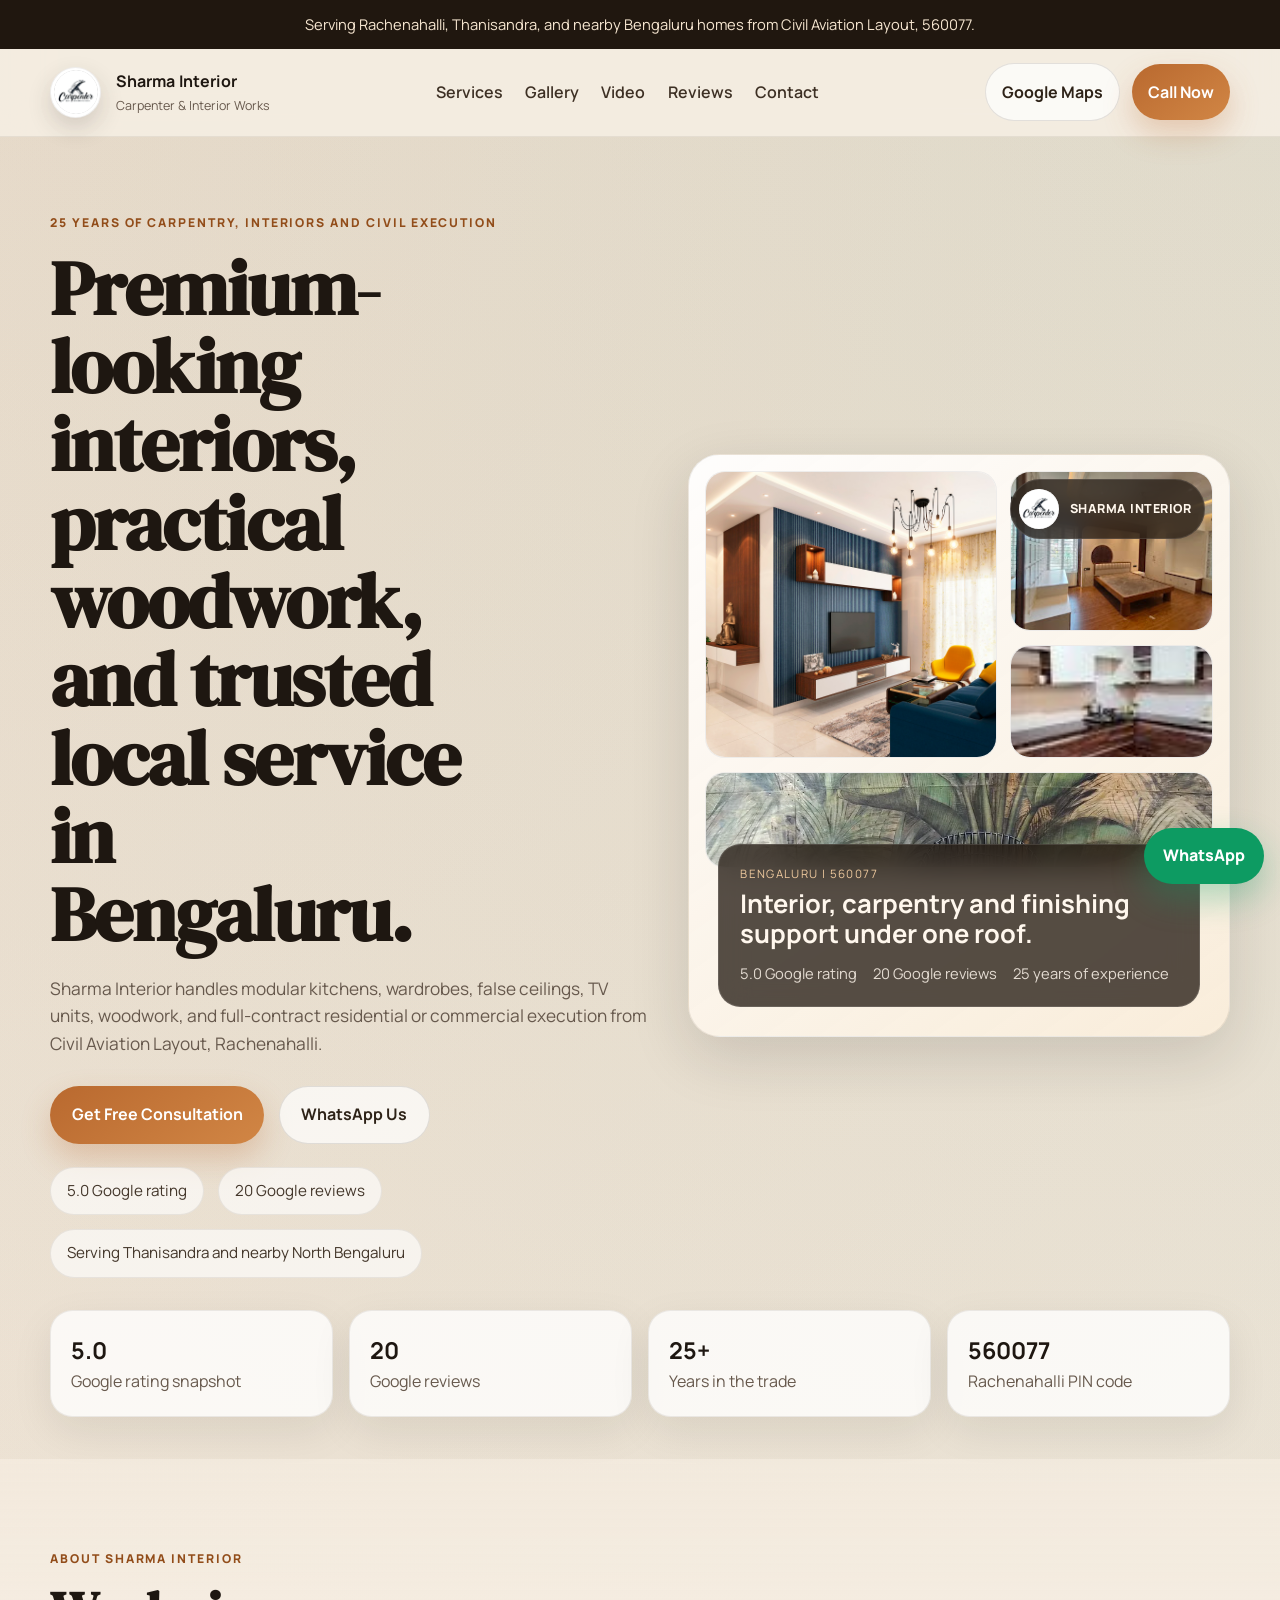
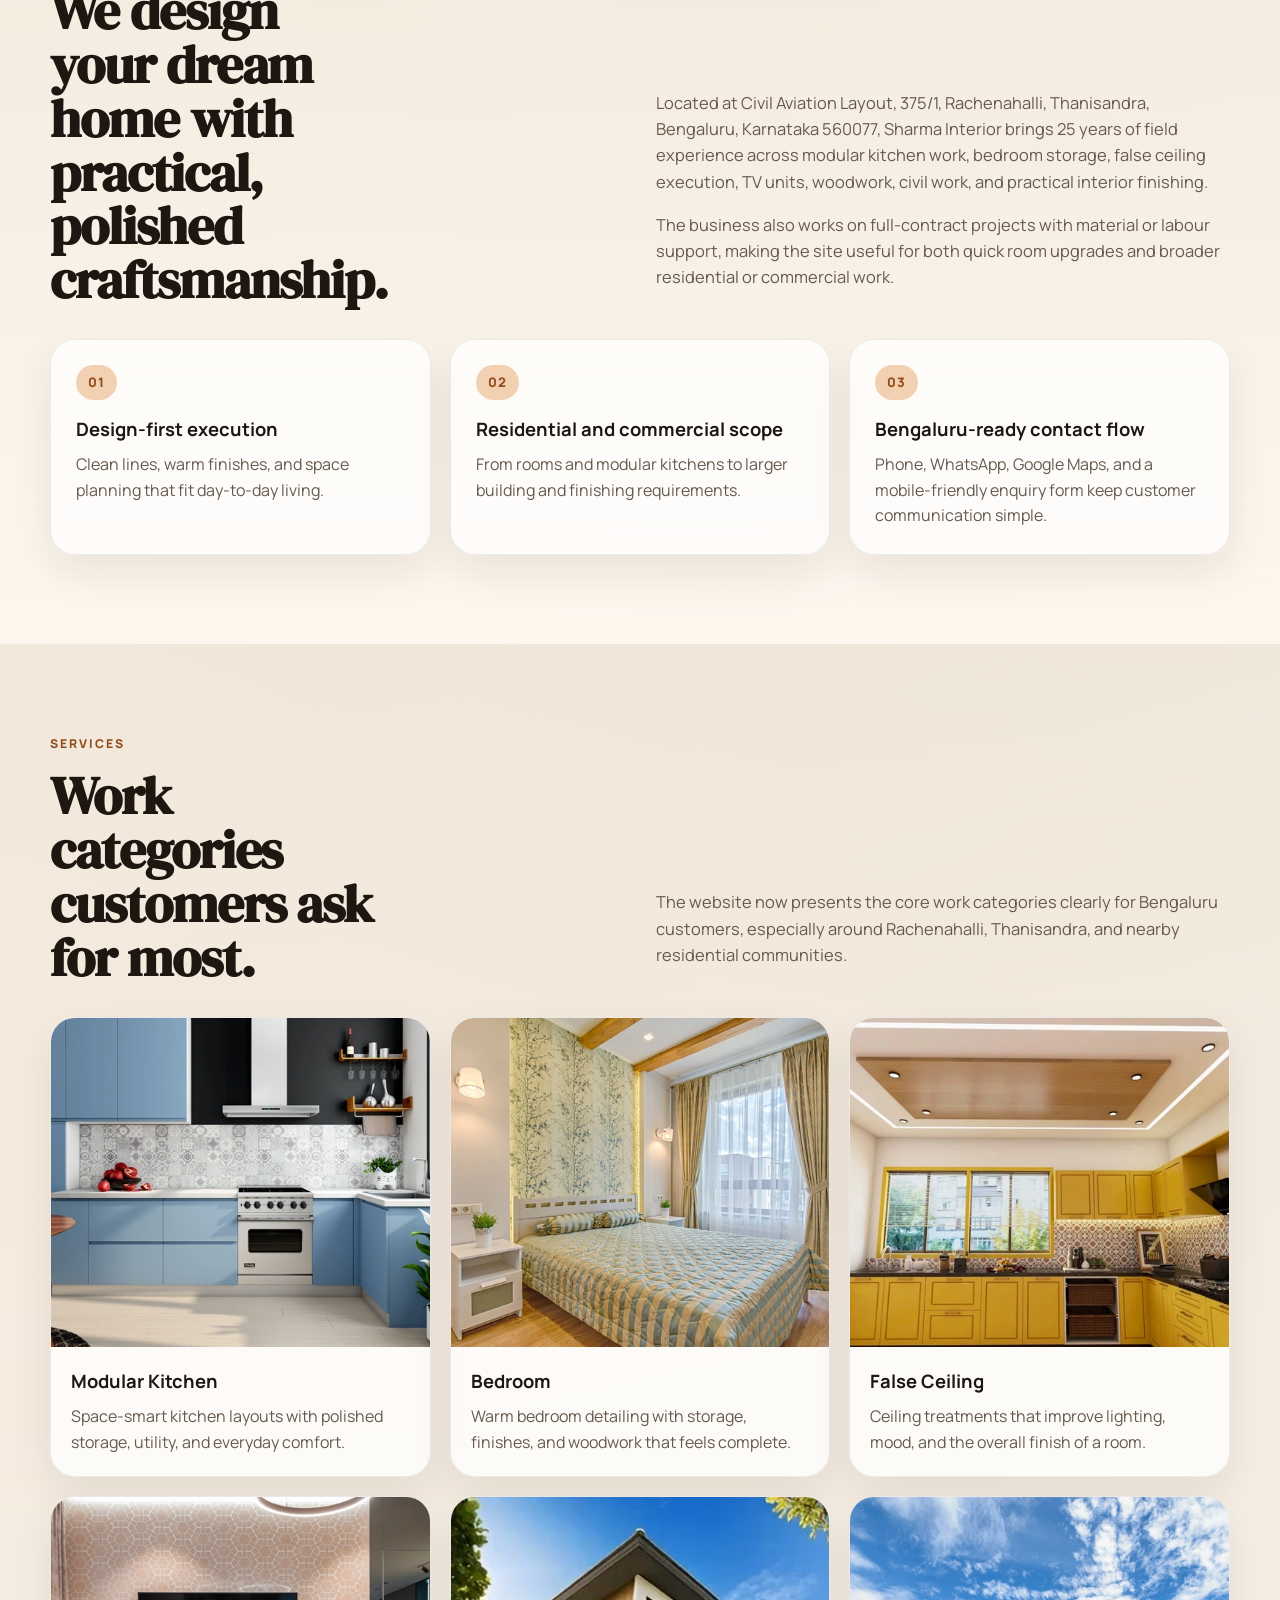
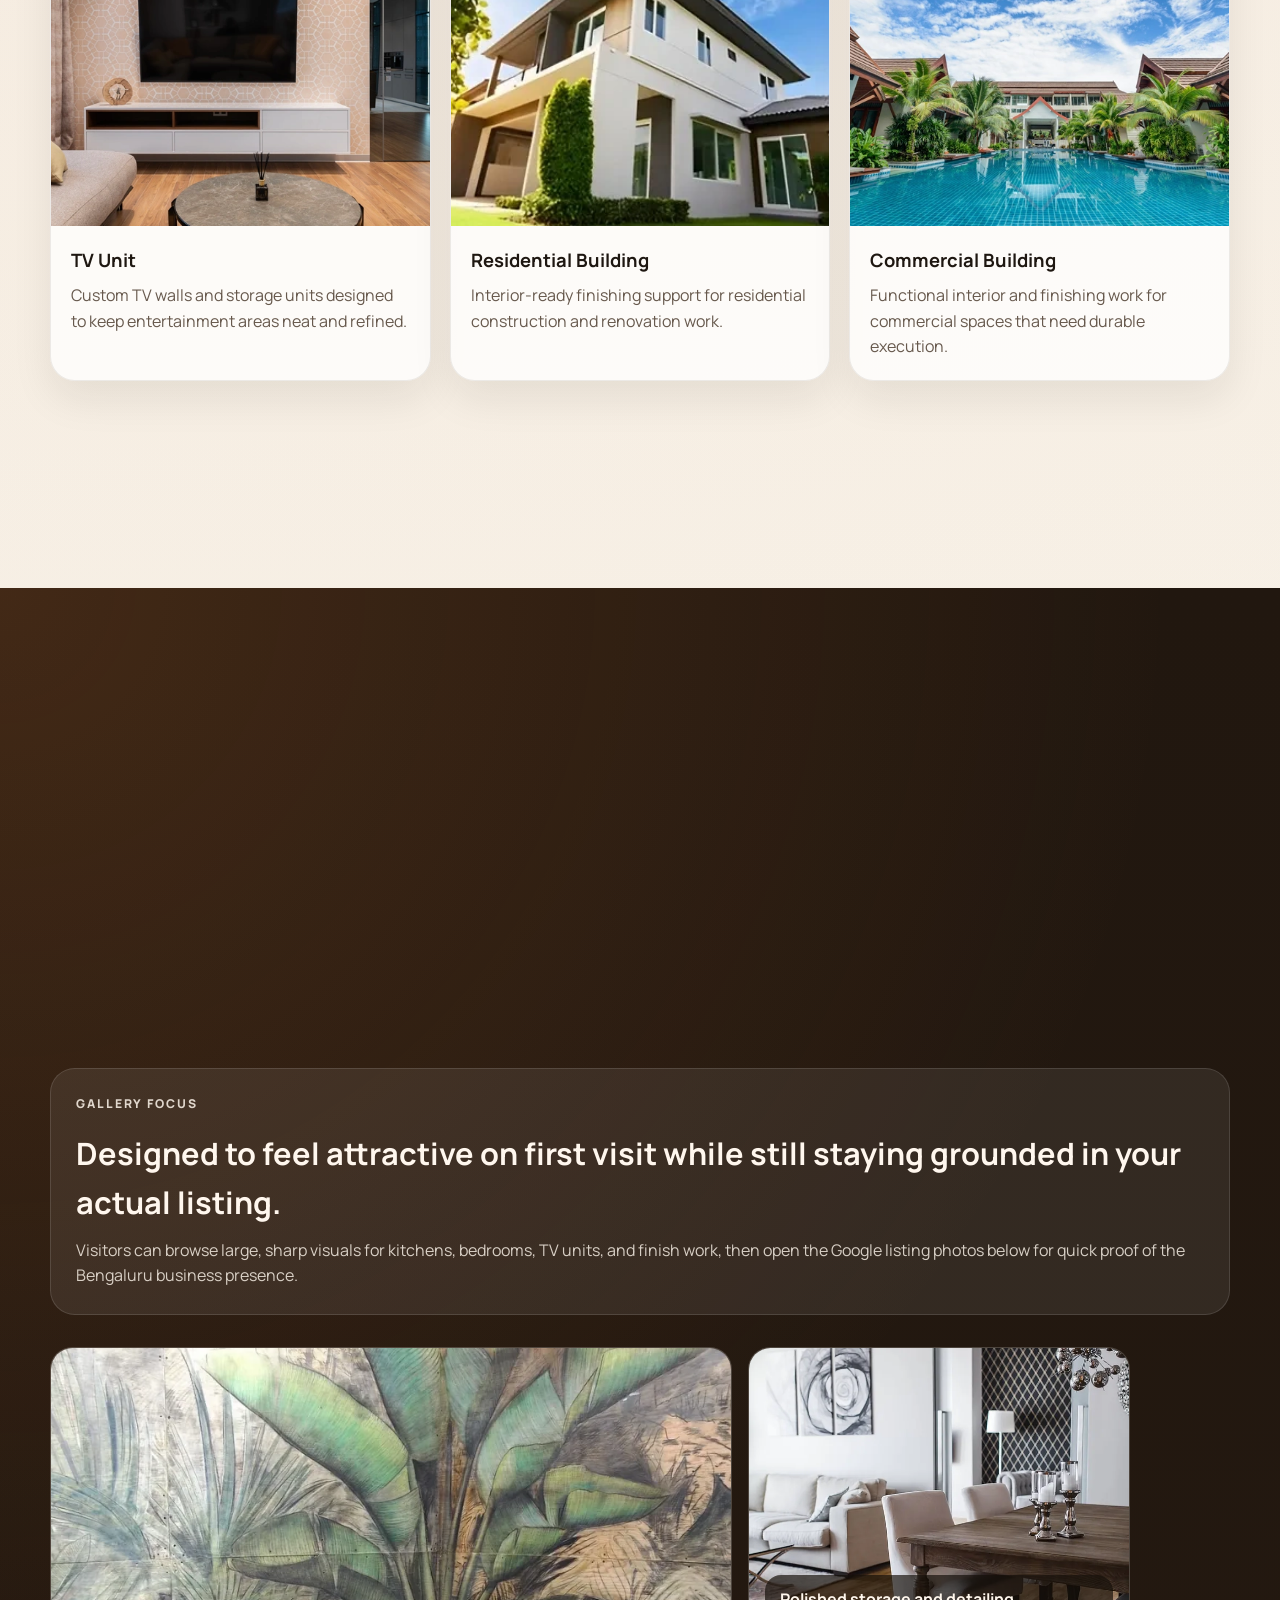
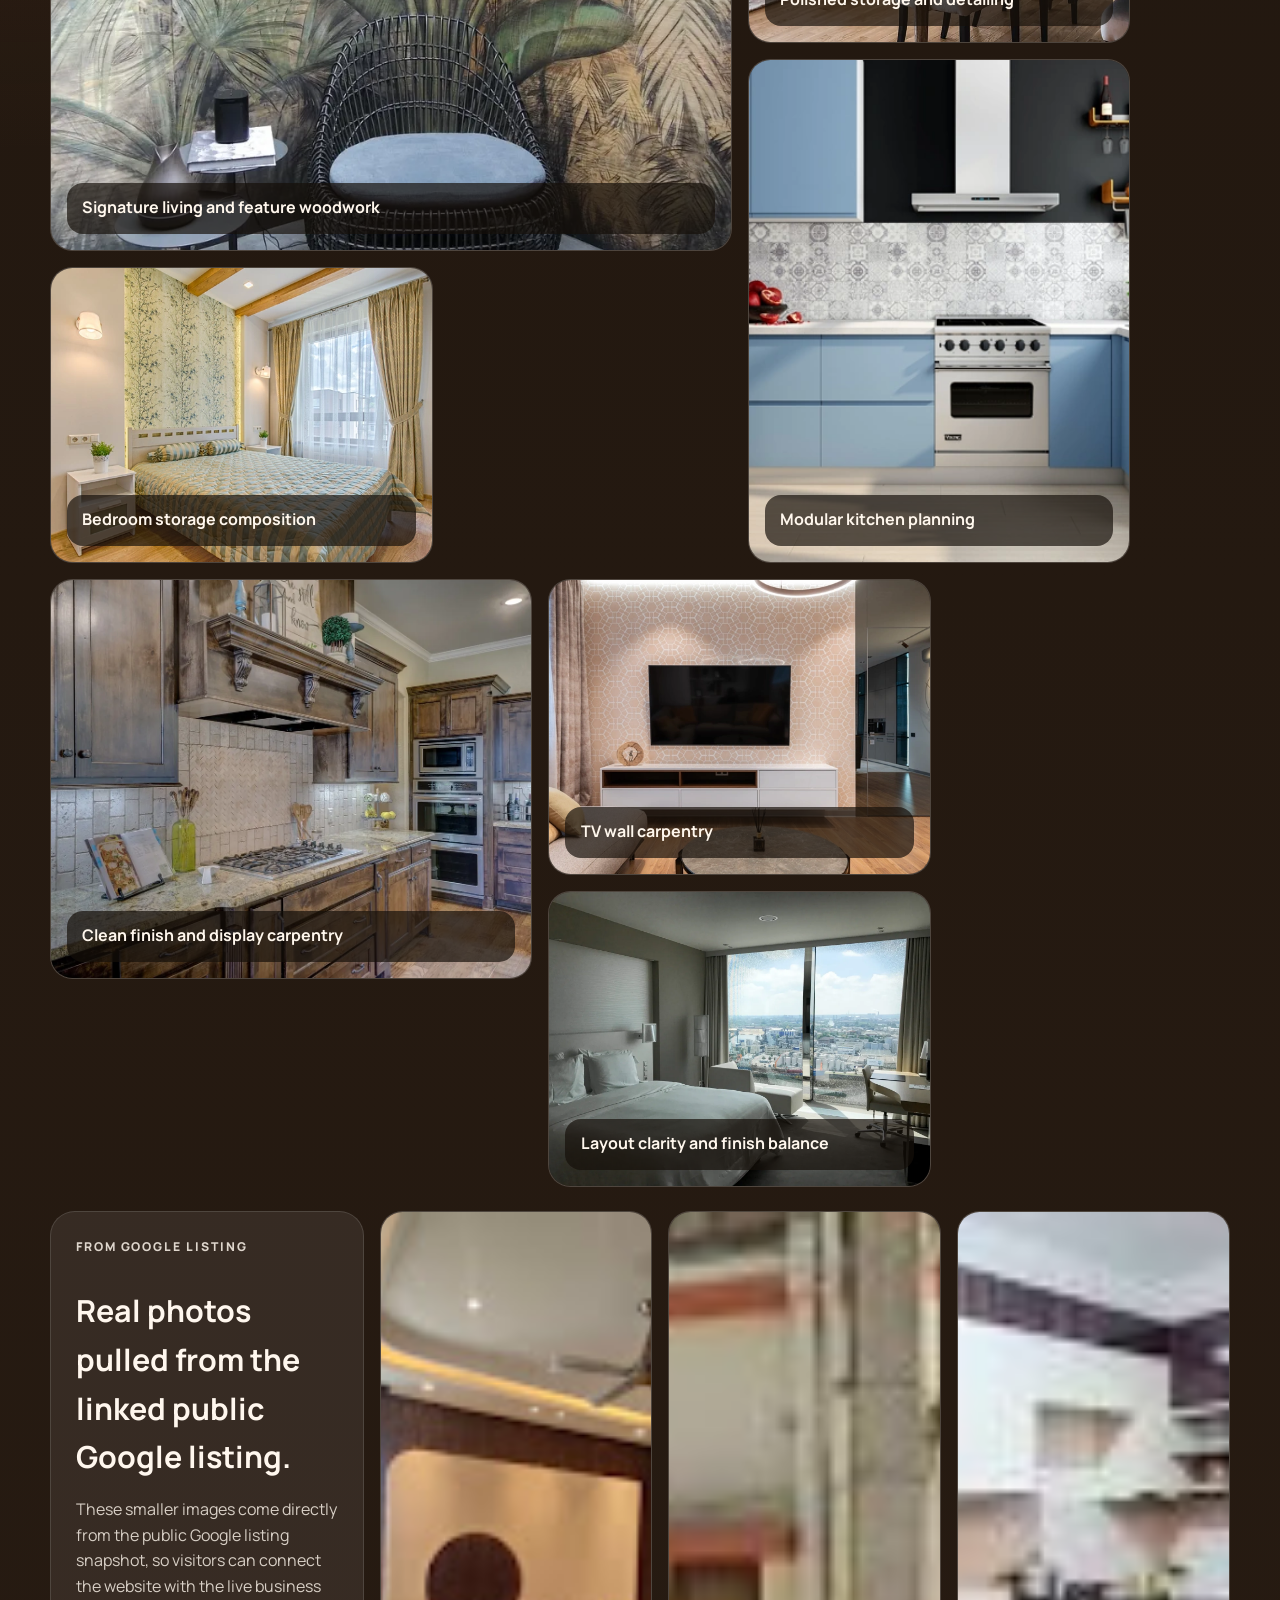
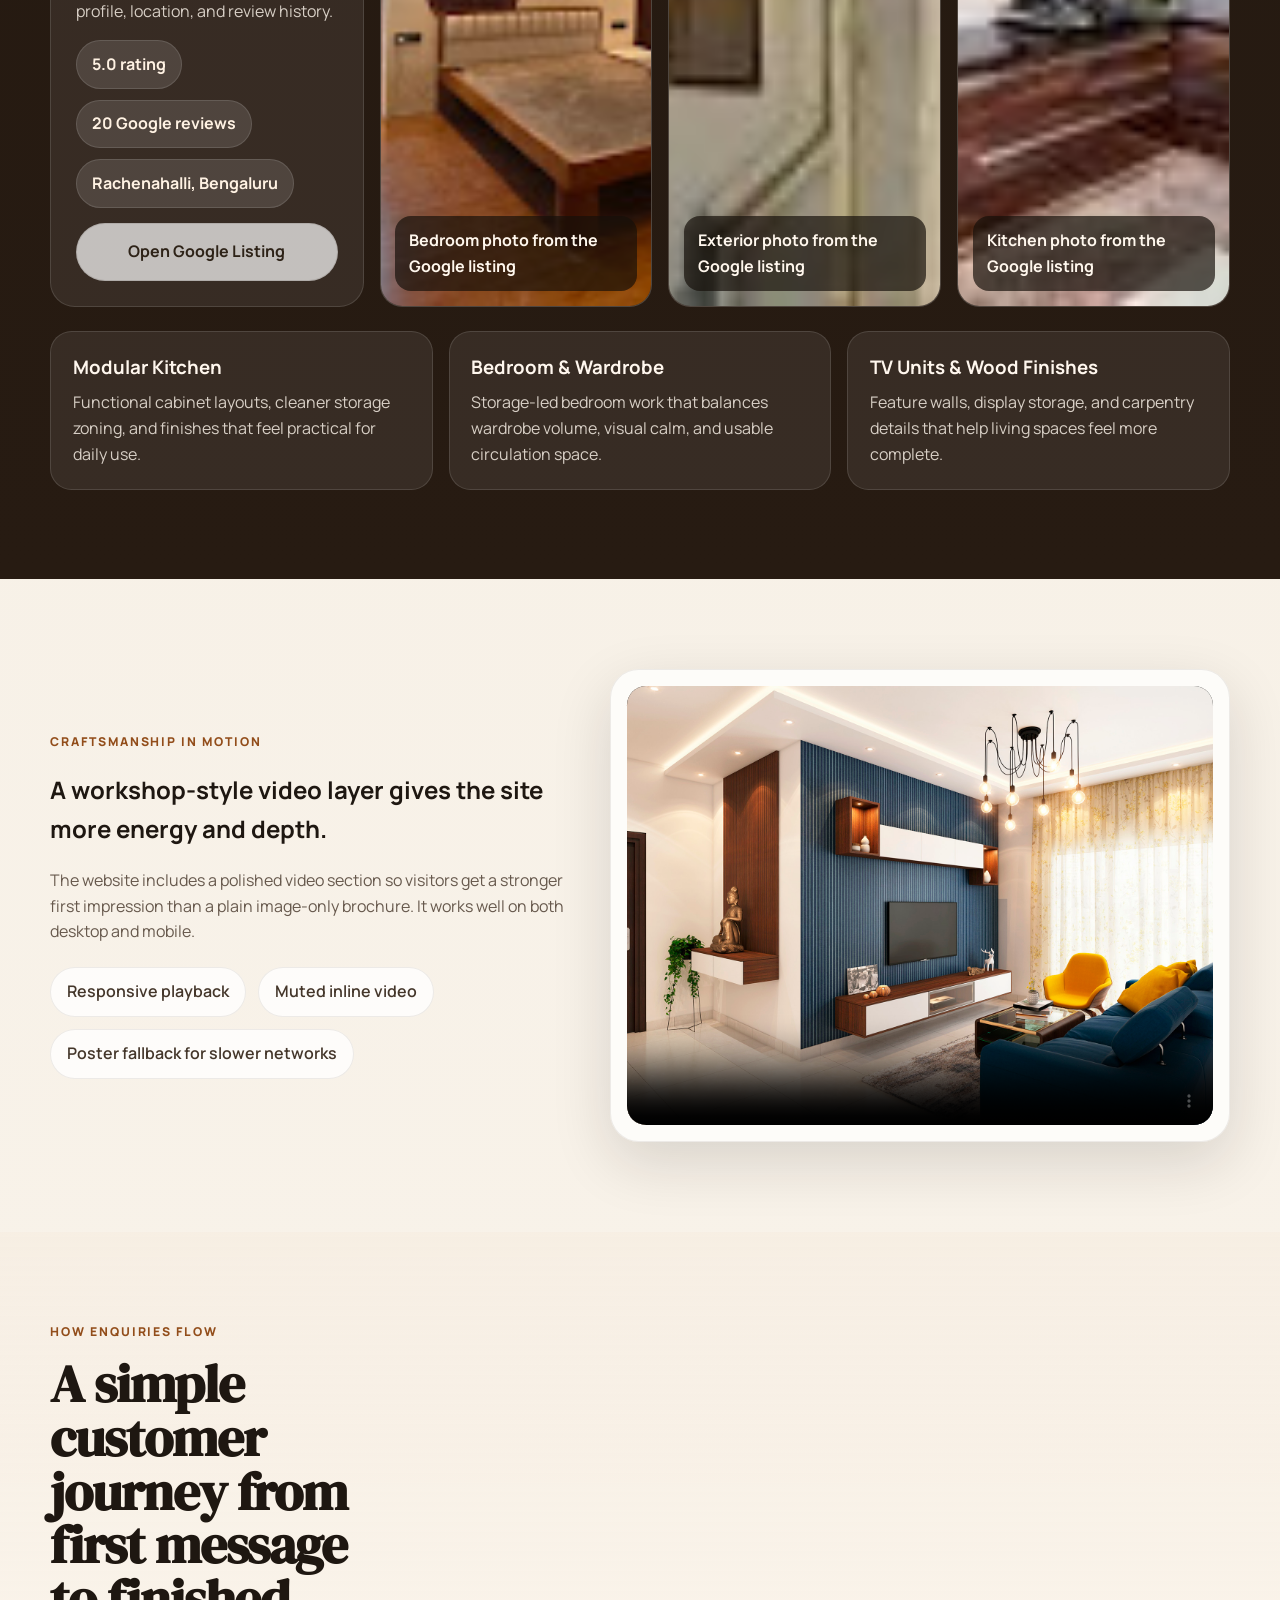
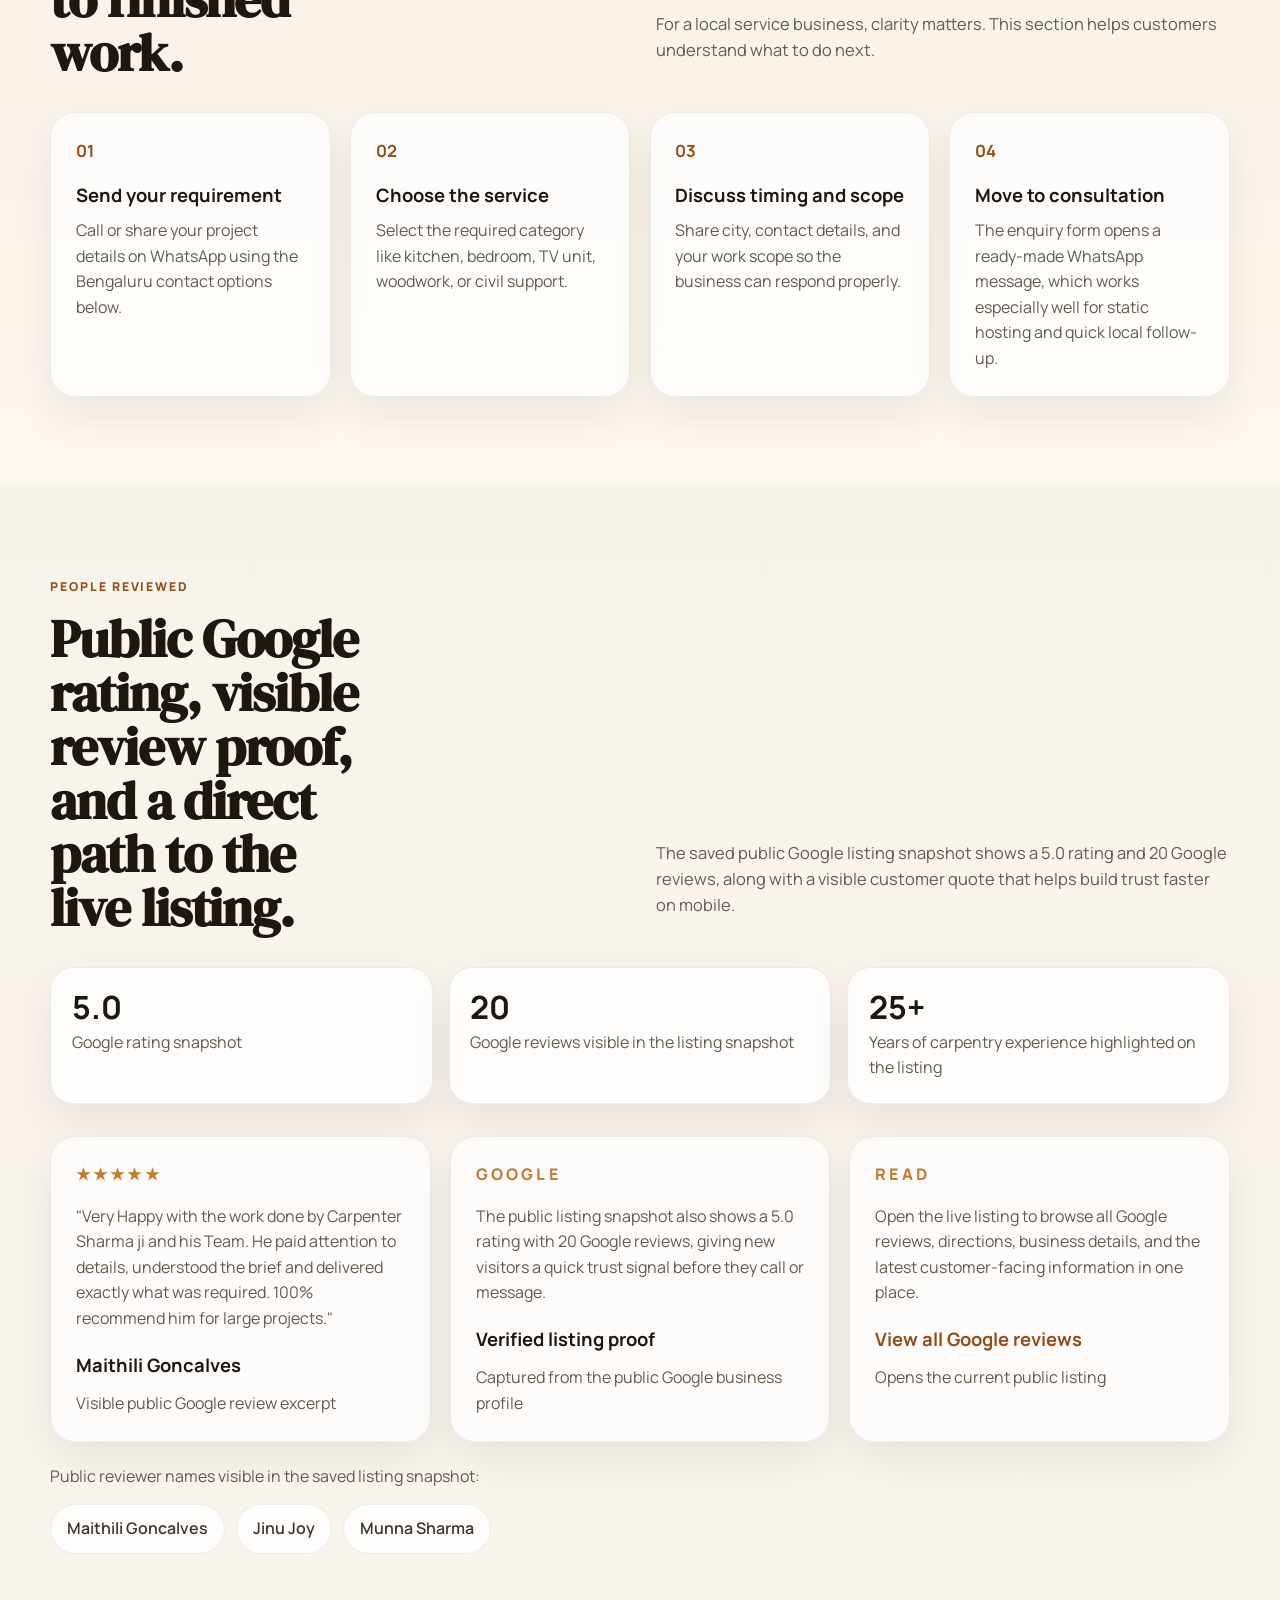
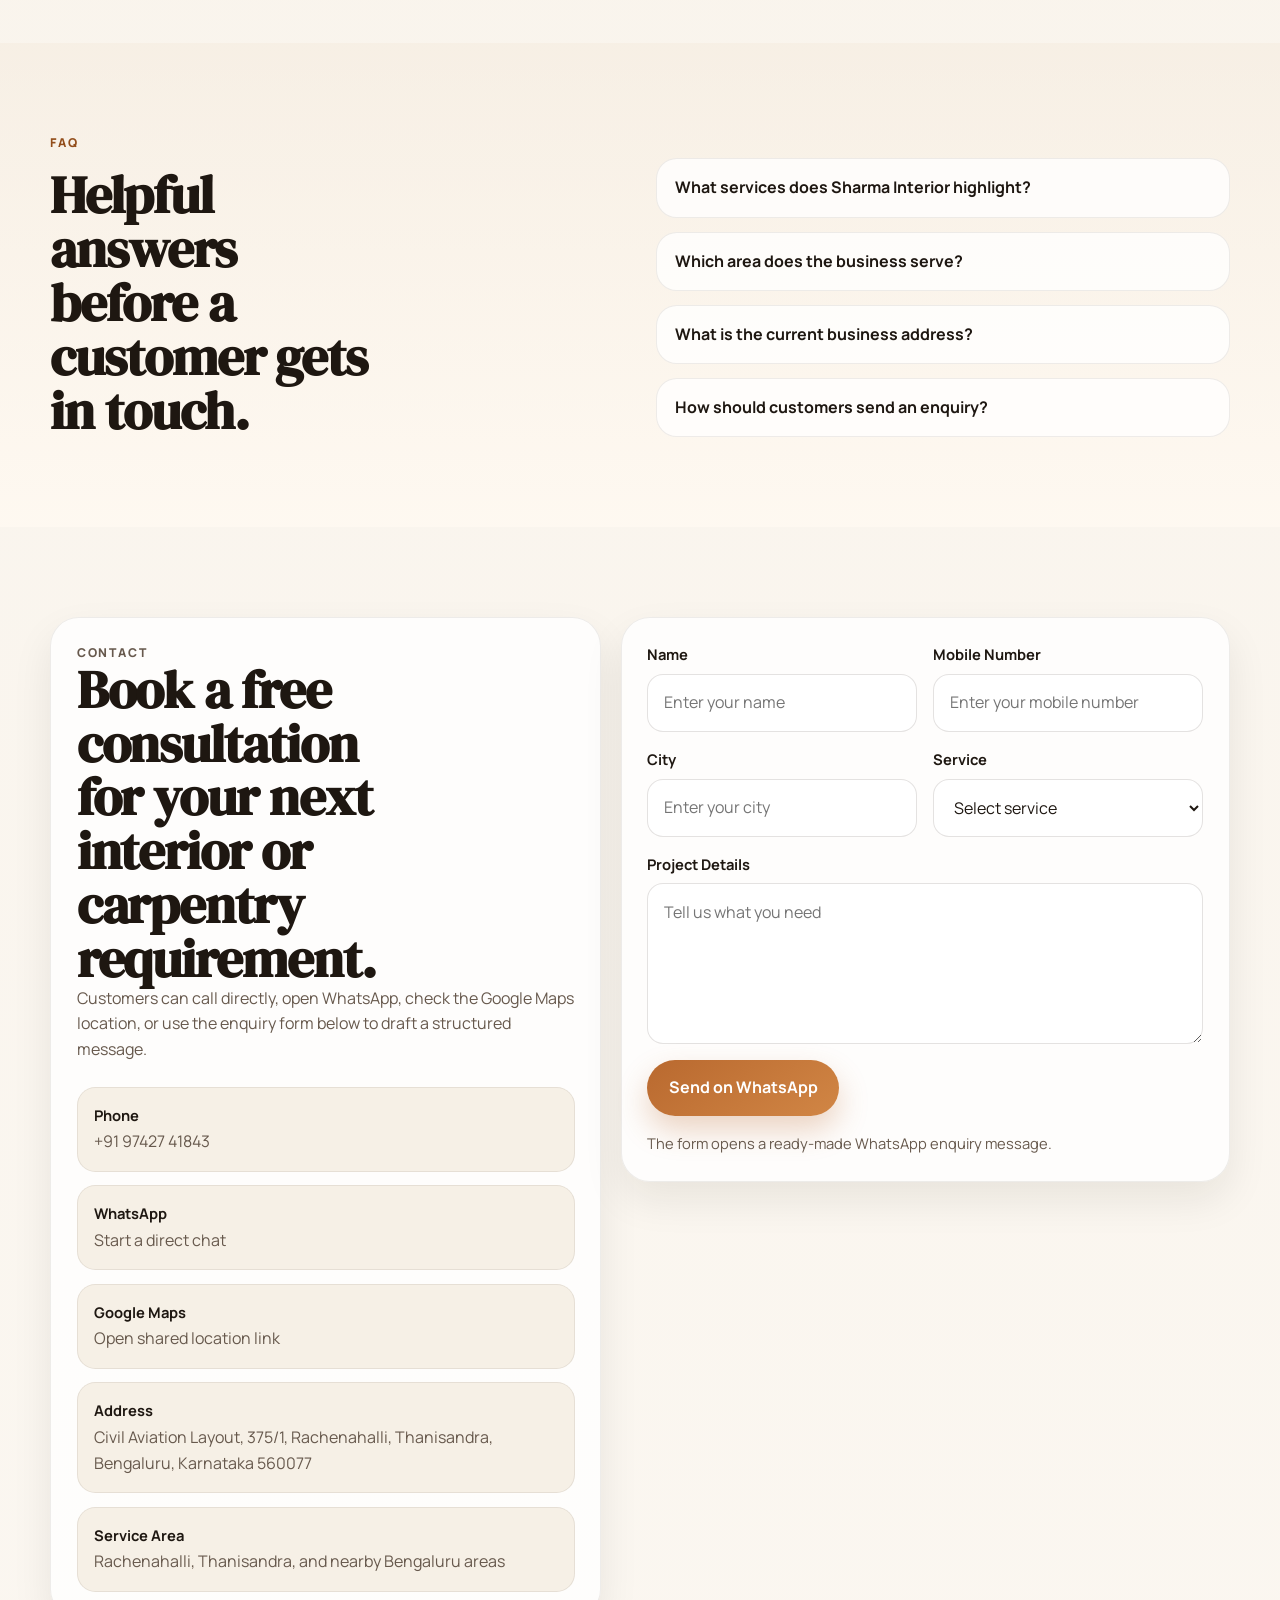
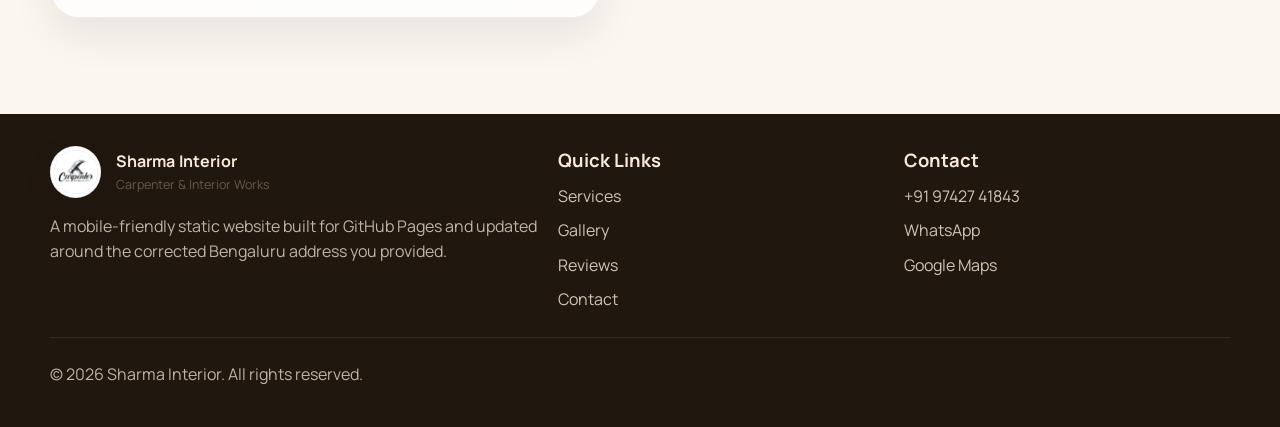
==== commit e7a3091f: "adding working phone number" ====
--- a/index.html
+++ b/index.html
@@ -32,7 +32,7 @@
         "name": "Sharma Interior",
         "description": "Carpentry, residential interior design, construction, and civil work services in Bengaluru.",
         "areaServed": "Bengaluru",
-        "telephone": "+91 97427 41841",
+        "telephone": "+91 97427 41843",
         "address": {
           "@type": "PostalAddress",
           "streetAddress": "Civil Aviation Layout, 375/1, Rachenahalli, Thanisandra",
@@ -97,7 +97,7 @@
           <a class="btn btn-secondary btn-compact" href="https://share.google/kK731SA9RDvn4cVKy" target="_blank" rel="noreferrer">
             Google Maps
           </a>
-          <a class="btn btn-primary btn-compact" href="tel:+919742741841">Call Now</a>
+          <a class="btn btn-primary btn-compact" href="tel:+919742741843">Call Now</a>
         </div>
       </div>
     </header>
@@ -115,7 +115,7 @@
 
             <div class="hero-actions">
               <a class="btn btn-primary" href="#contact">Get Free Consultation</a>
-              <a class="btn btn-secondary" href="https://wa.me/919742741841?text=Hi%20Sharma%20Interior%2C%20I%20would%20like%20a%20consultation." target="_blank" rel="noreferrer">
+              <a class="btn btn-secondary" href="https://wa.me/919742741843?text=Hi%20Sharma%20Interior%2C%20I%20would%20like%20a%20consultation." target="_blank" rel="noreferrer">
                 WhatsApp Us
               </a>
             </div>
@@ -603,11 +603,11 @@
             </p>
 
             <div class="contact-list">
-              <a href="tel:+919742741841">
+              <a href="tel:+919742741843">
                 <strong>Phone</strong>
-                <span>+91 97427 41841</span>
+                <span>+91 97427 41843</span>
               </a>
-              <a href="https://wa.me/919742741841" target="_blank" rel="noreferrer">
+              <a href="https://wa.me/919742741843" target="_blank" rel="noreferrer">
                 <strong>WhatsApp</strong>
                 <span>Start a direct chat</span>
               </a>
@@ -708,8 +708,8 @@
         <div>
           <h3>Contact</h3>
           <div class="footer-links">
-            <a href="tel:+919742741841">+91 97427 41841</a>
-            <a href="https://wa.me/919742741841" target="_blank" rel="noreferrer">WhatsApp</a>
+            <a href="tel:+919742741843">+91 97427 41843</a>
+            <a href="https://wa.me/919742741843" target="_blank" rel="noreferrer">WhatsApp</a>
             <a href="https://share.google/kK731SA9RDvn4cVKy" target="_blank" rel="noreferrer">Google Maps</a>
           </div>
         </div>
@@ -722,7 +722,7 @@
 
     <a
       class="floating-whatsapp"
-      href="https://wa.me/919742741841?text=Hi%20Sharma%20Interior%2C%20I%20would%20like%20to%20know%20more%20about%20your%20services."
+      href="https://wa.me/919742741843?text=Hi%20Sharma%20Interior%2C%20I%20would%20like%20to%20know%20more%20about%20your%20services."
       target="_blank"
       rel="noreferrer"
       aria-label="Chat on WhatsApp"
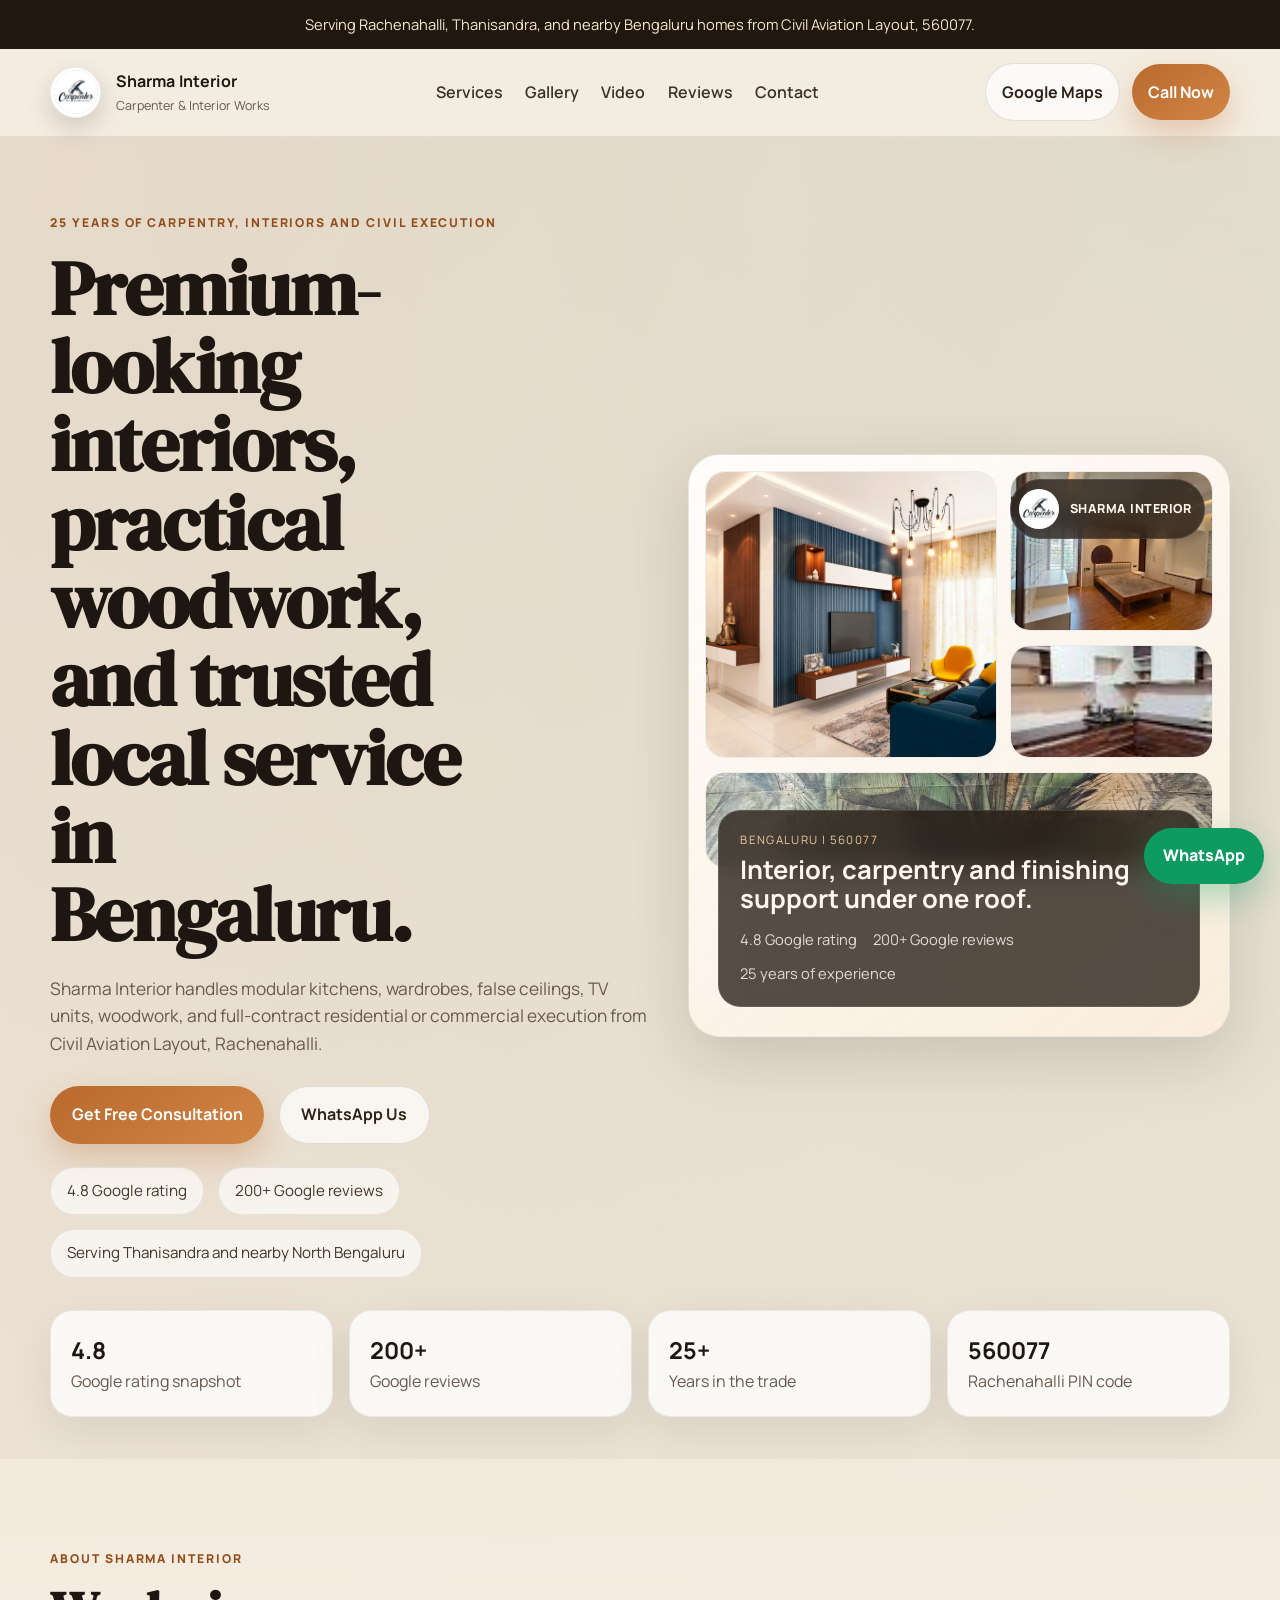
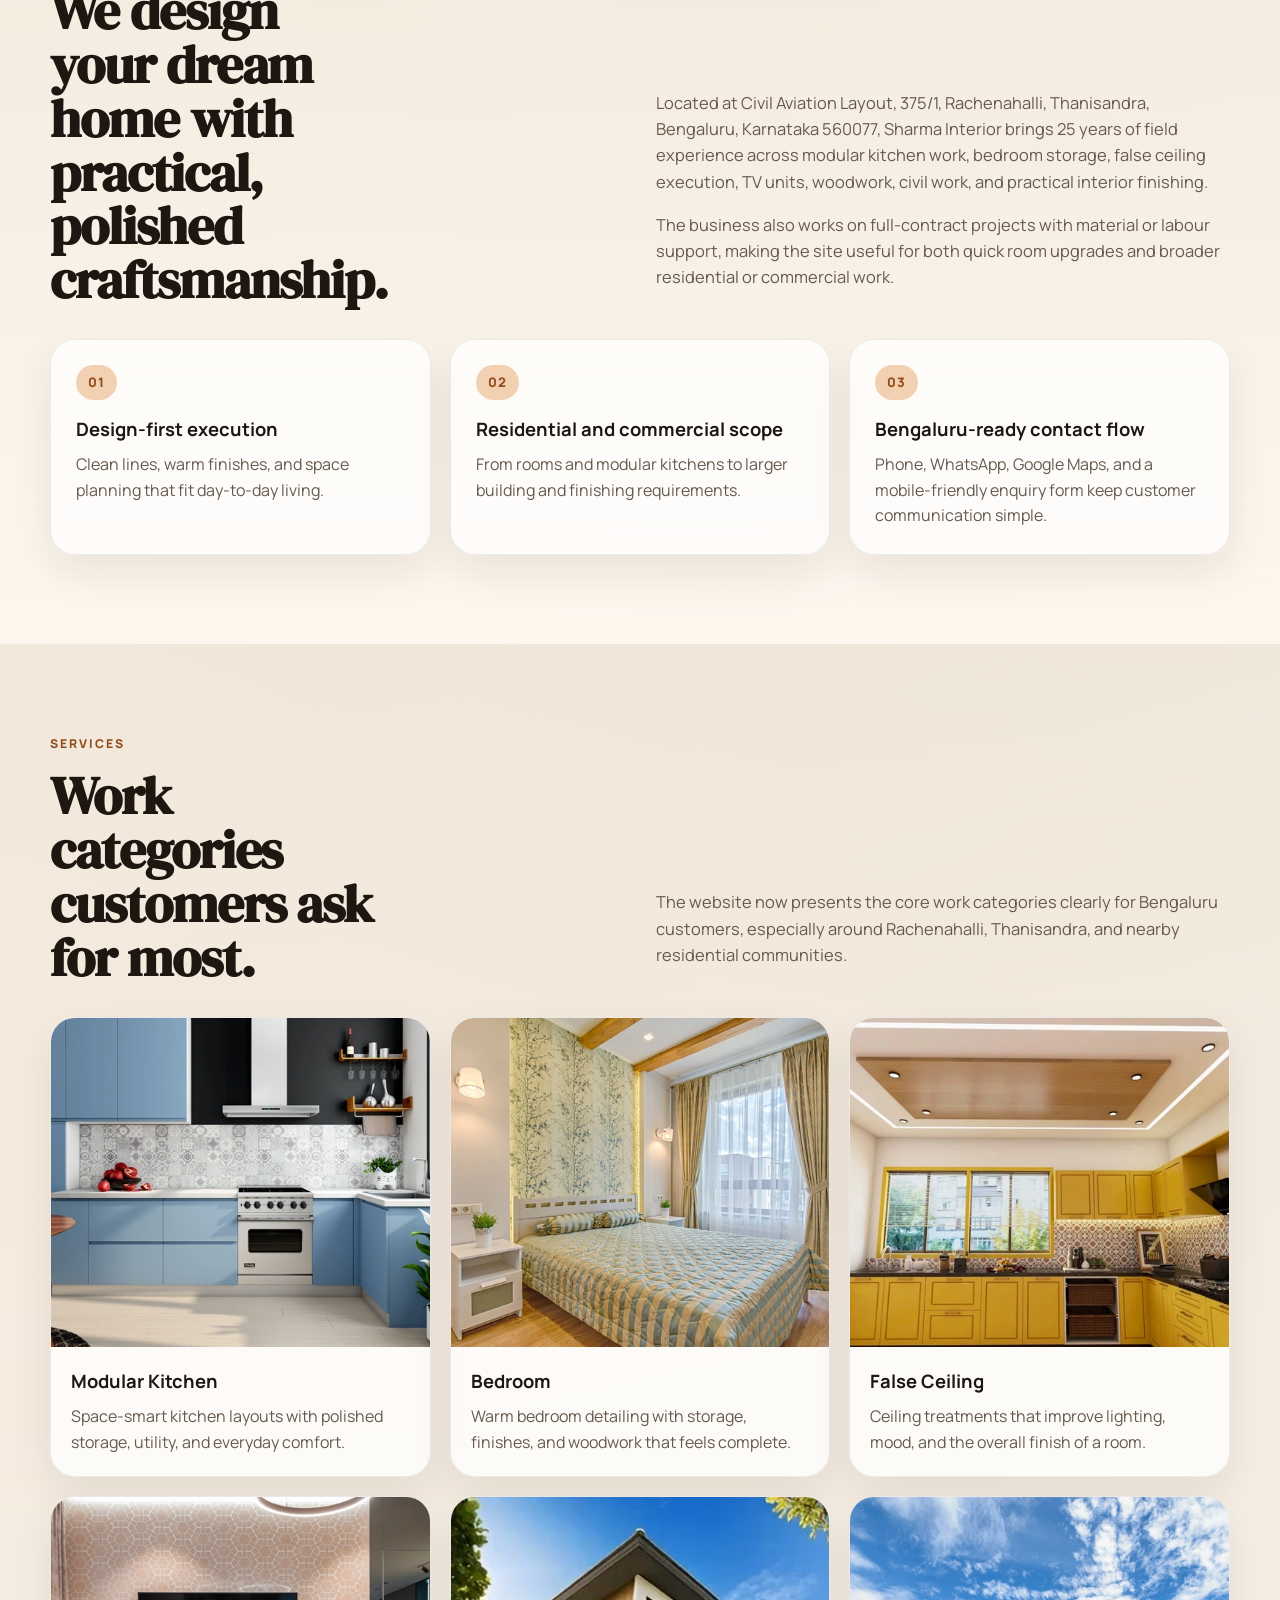
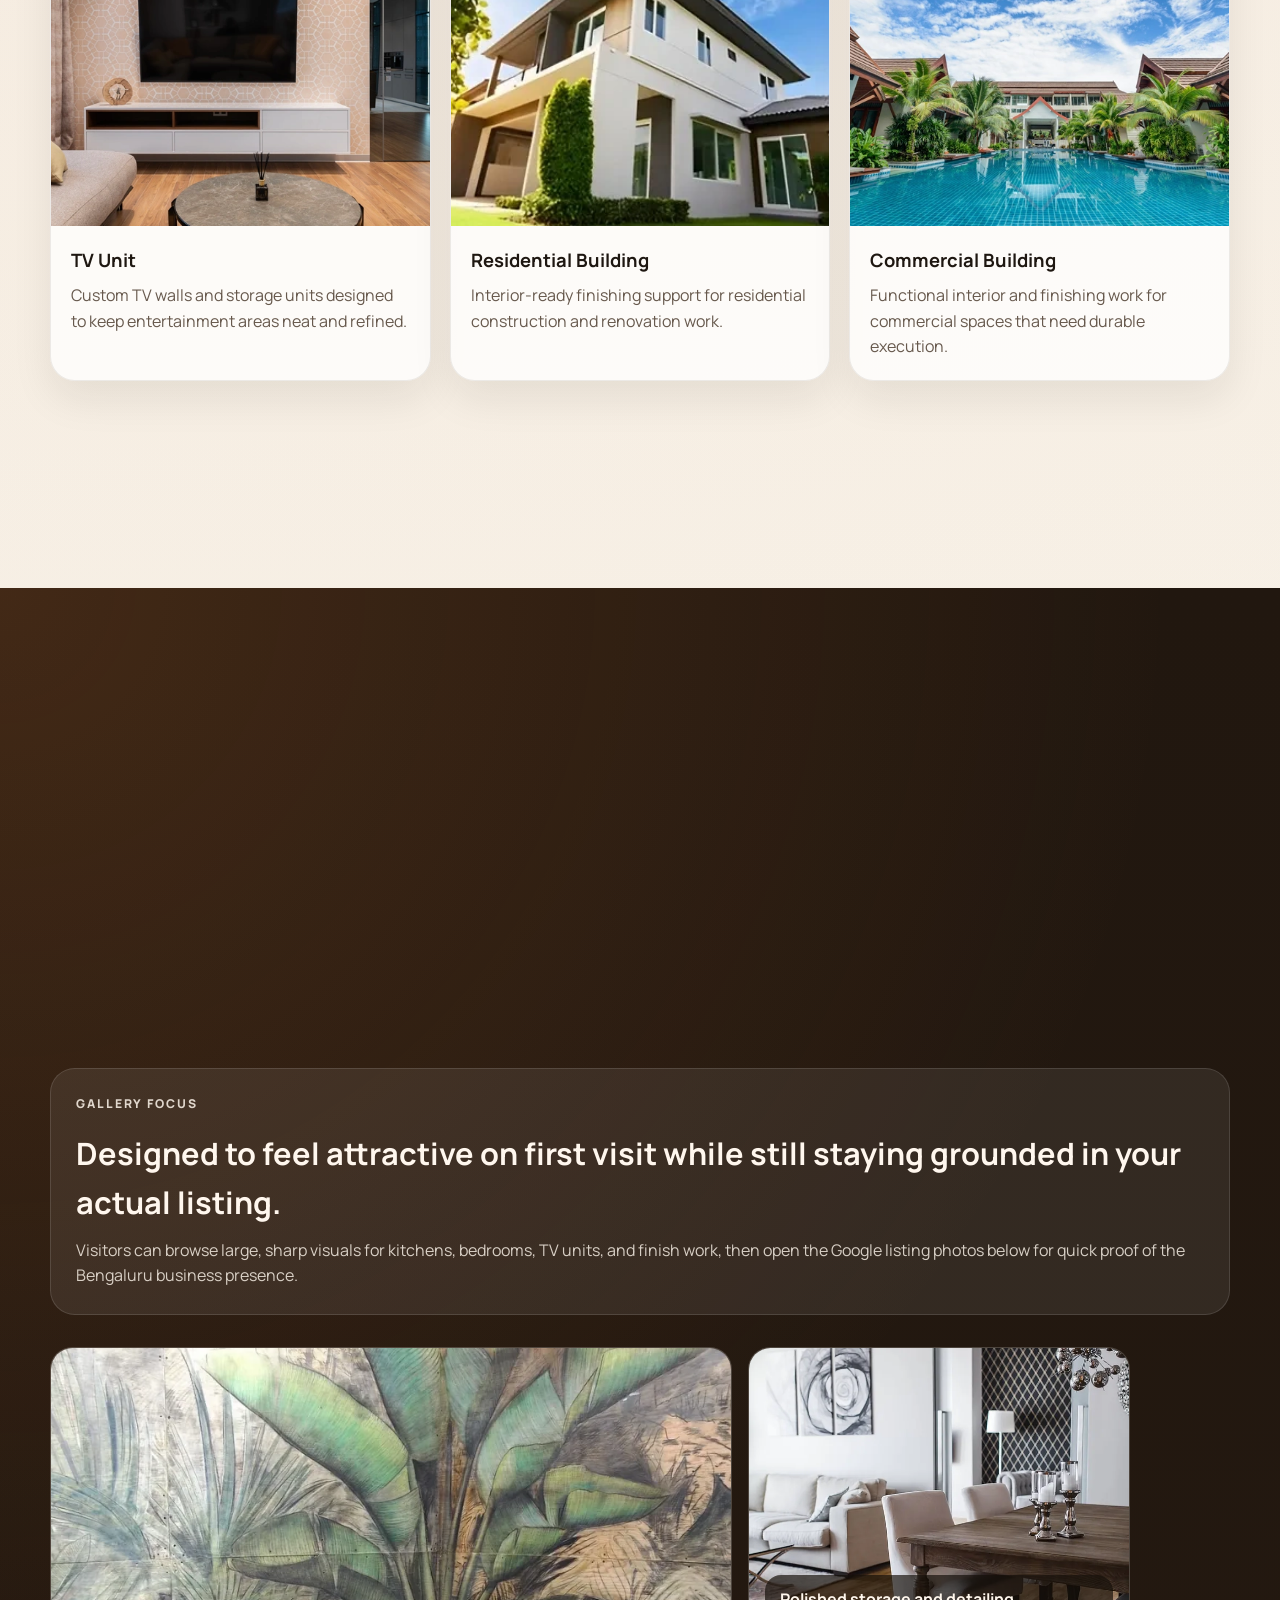
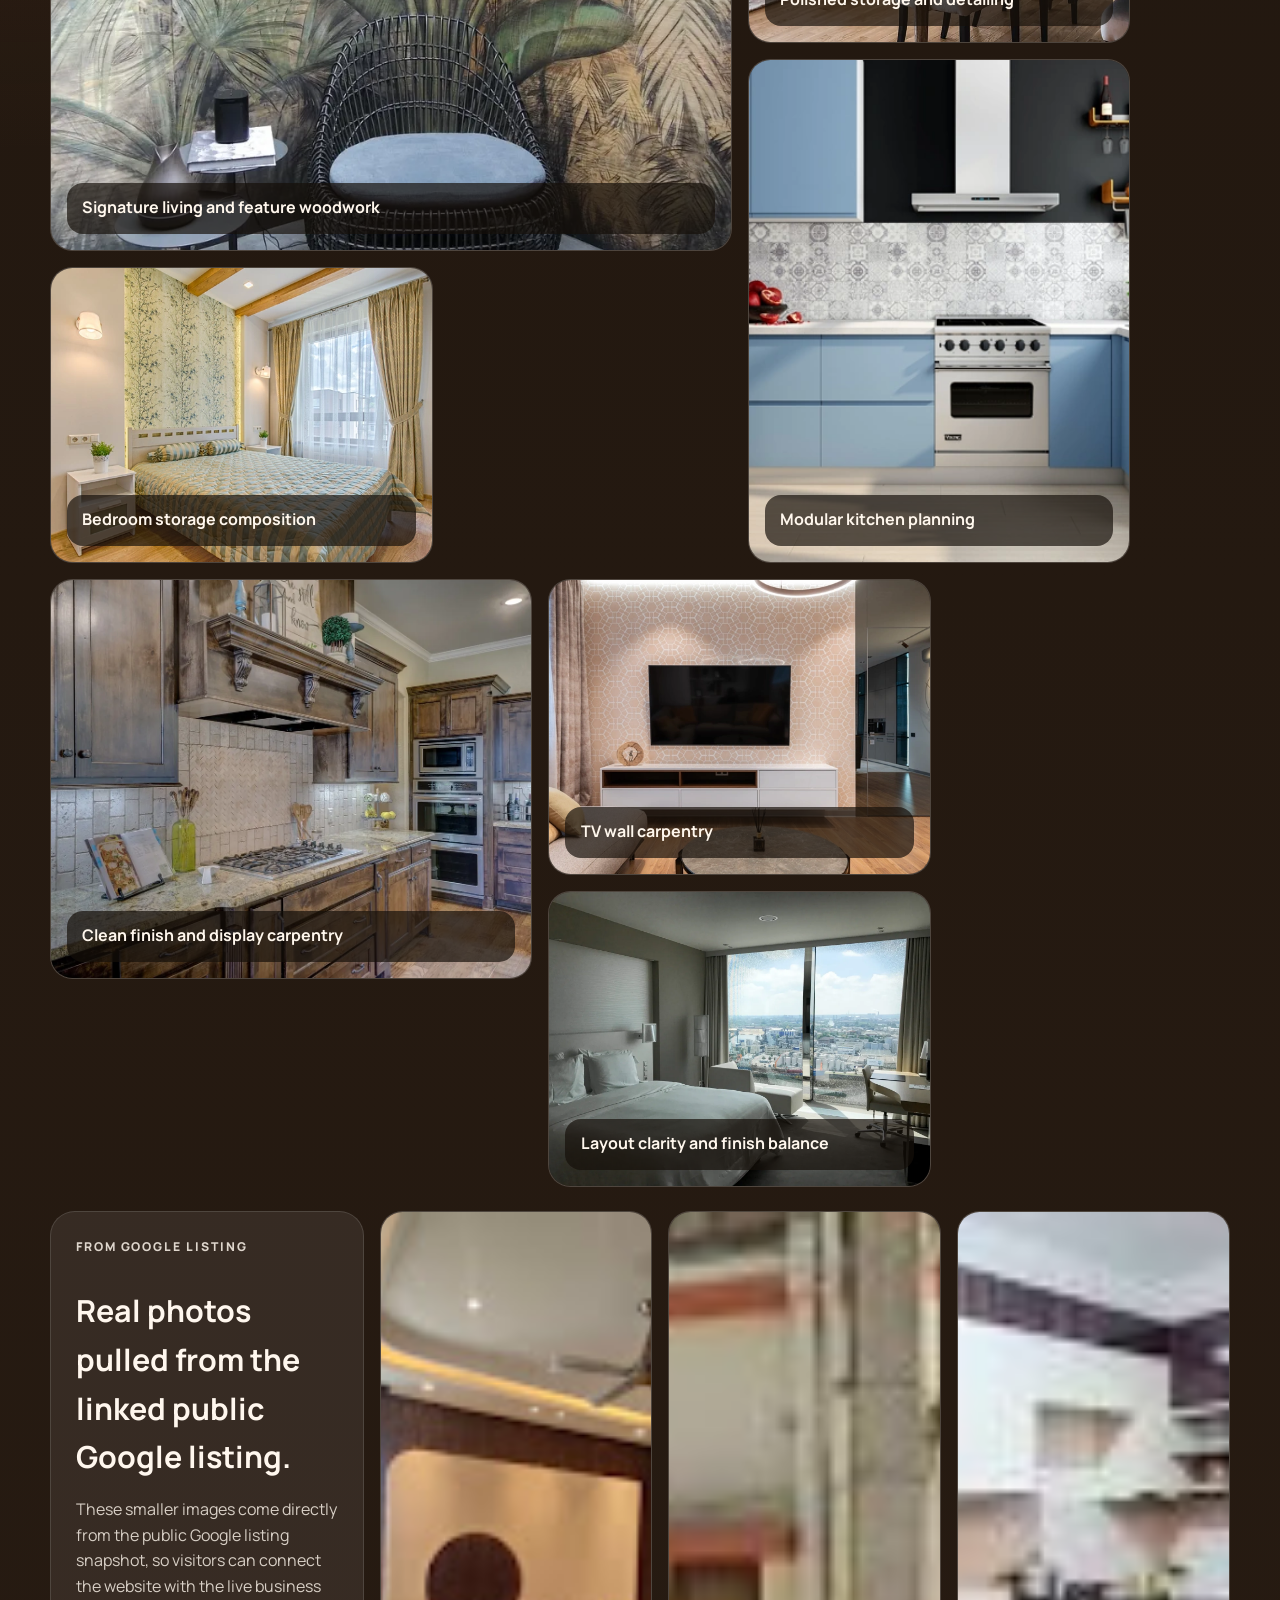
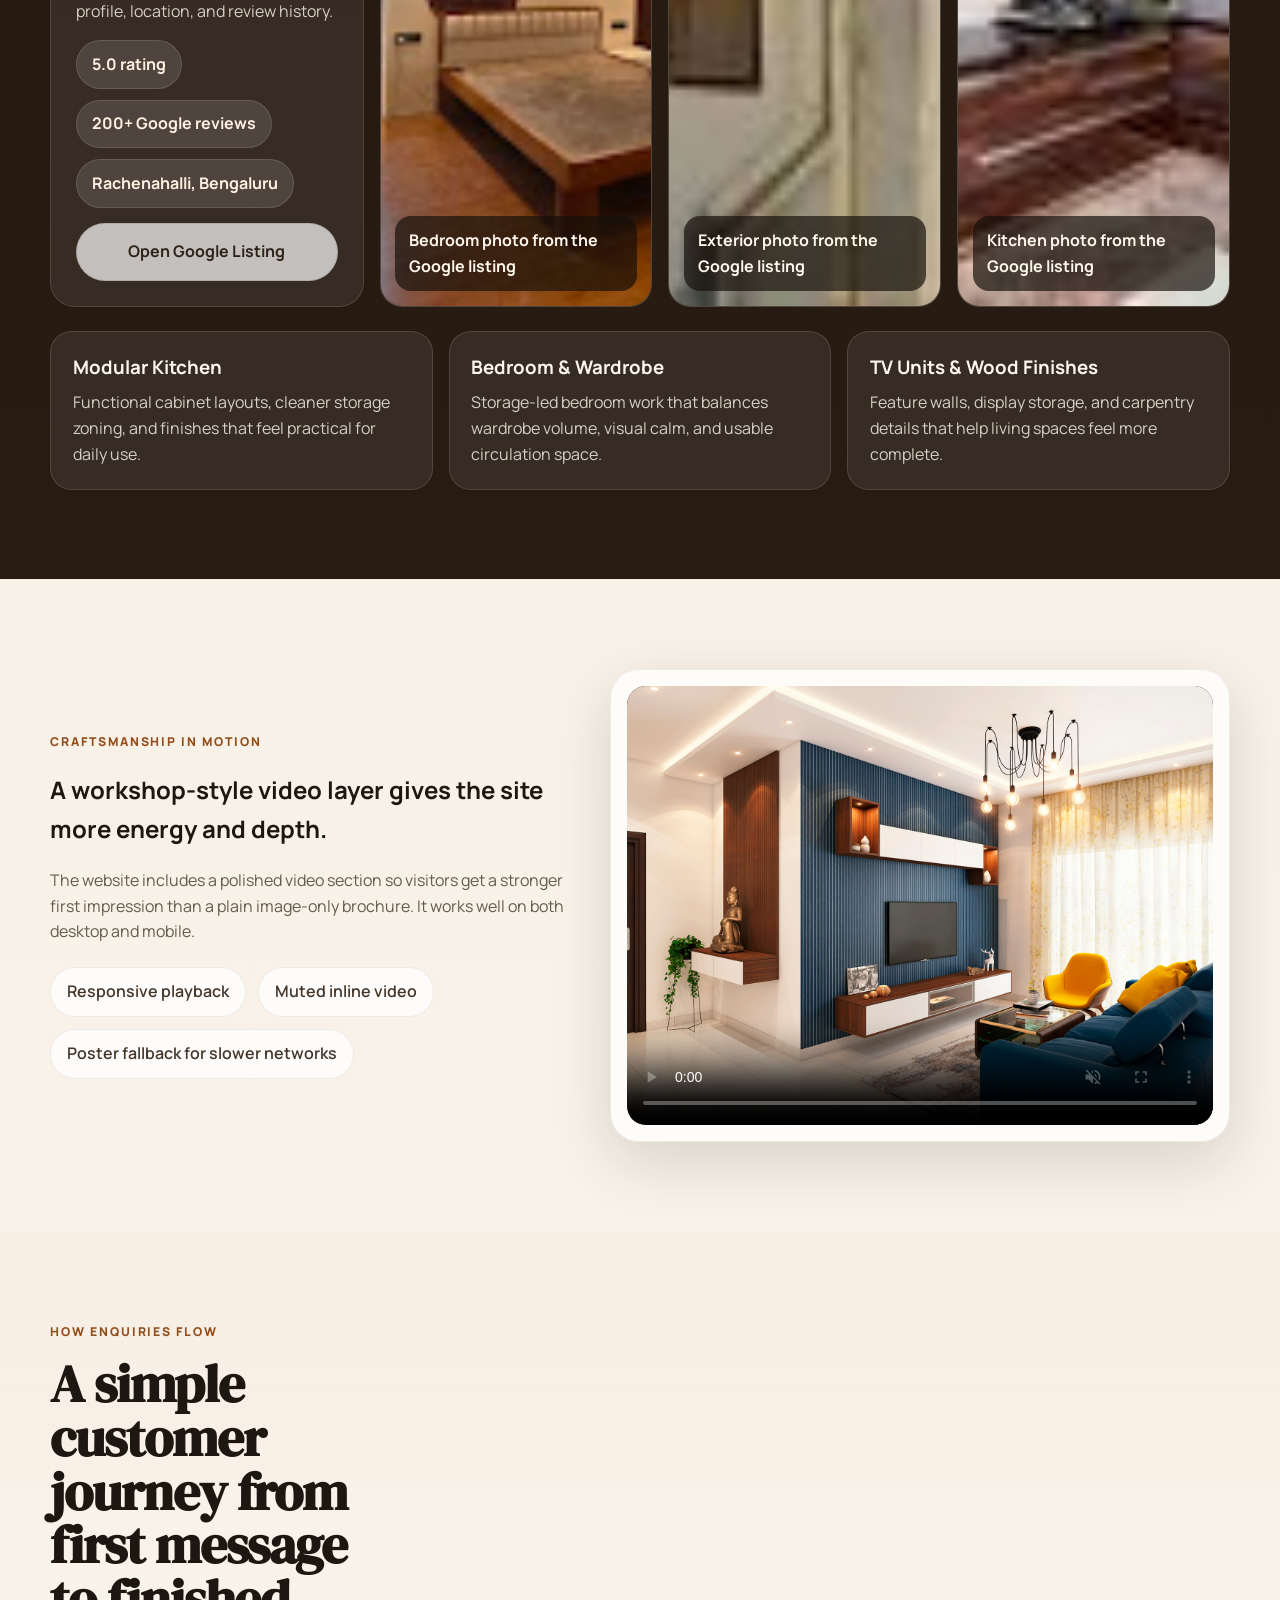
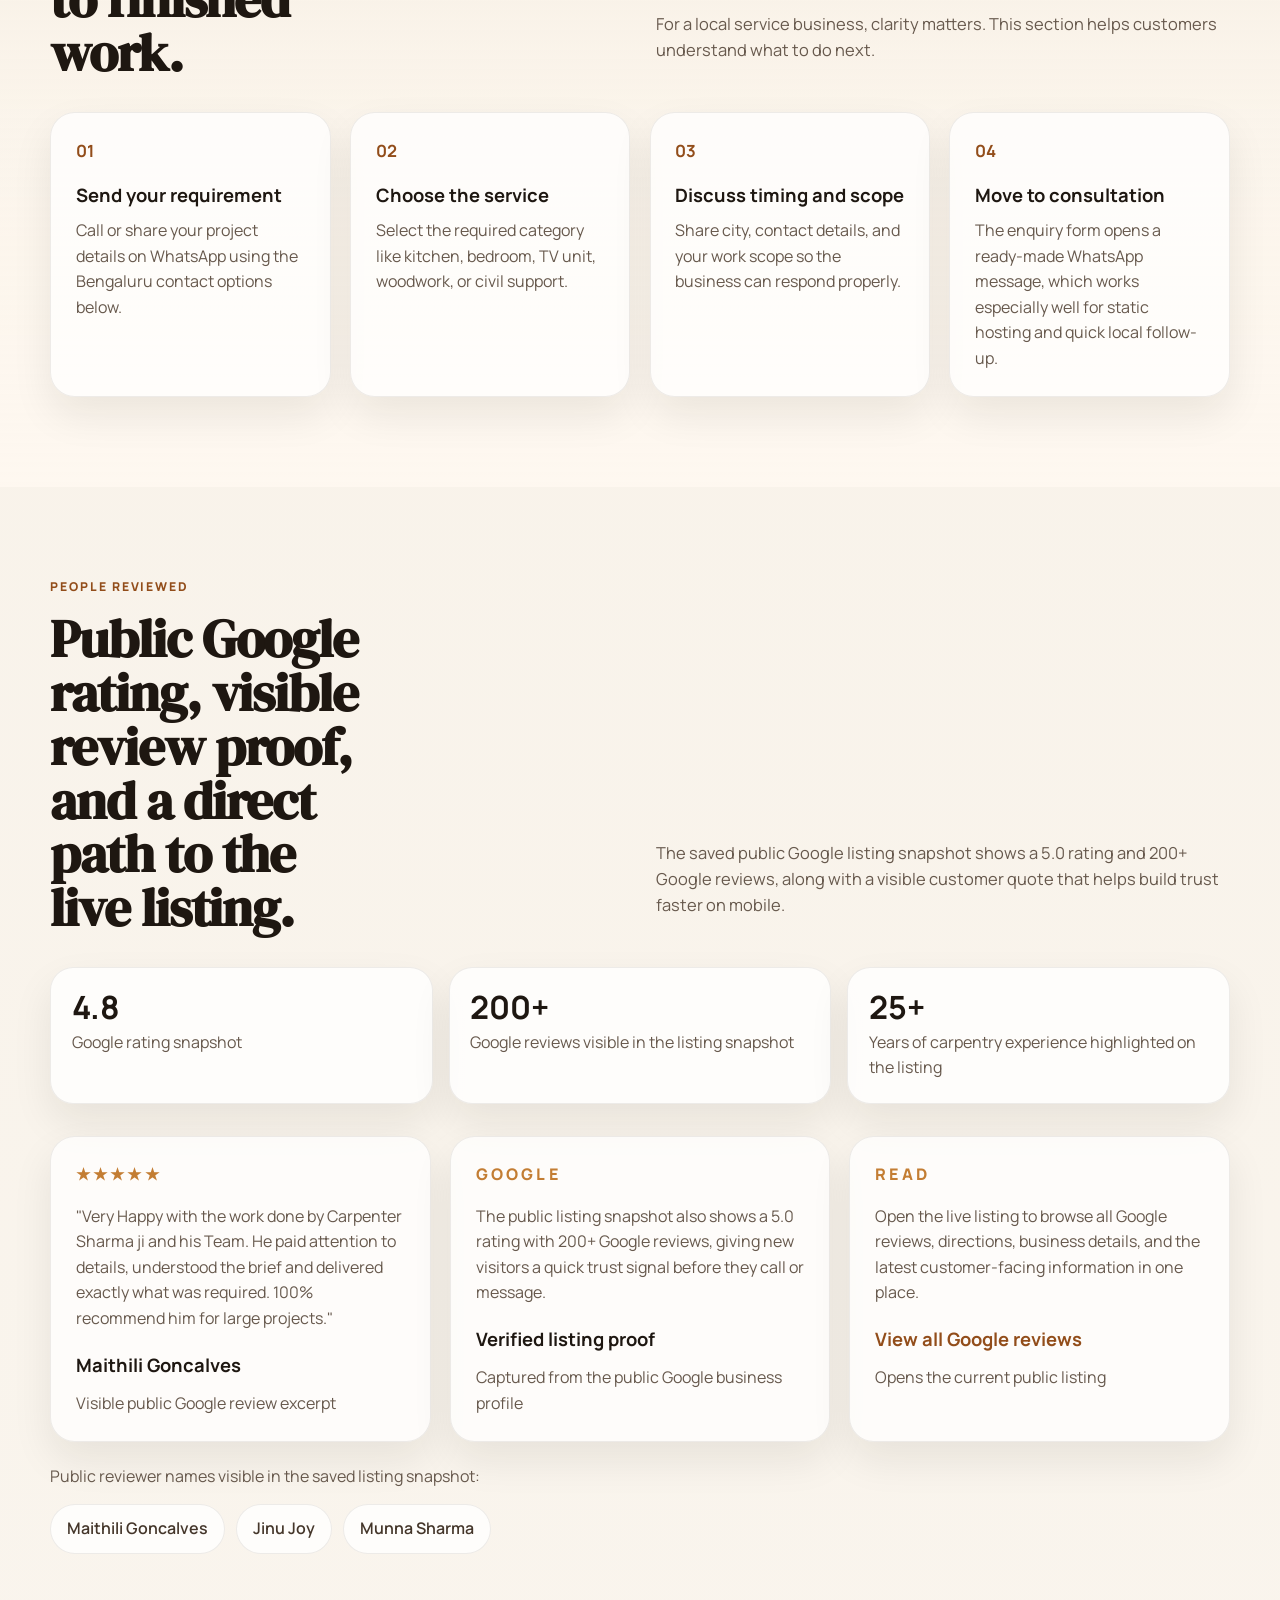
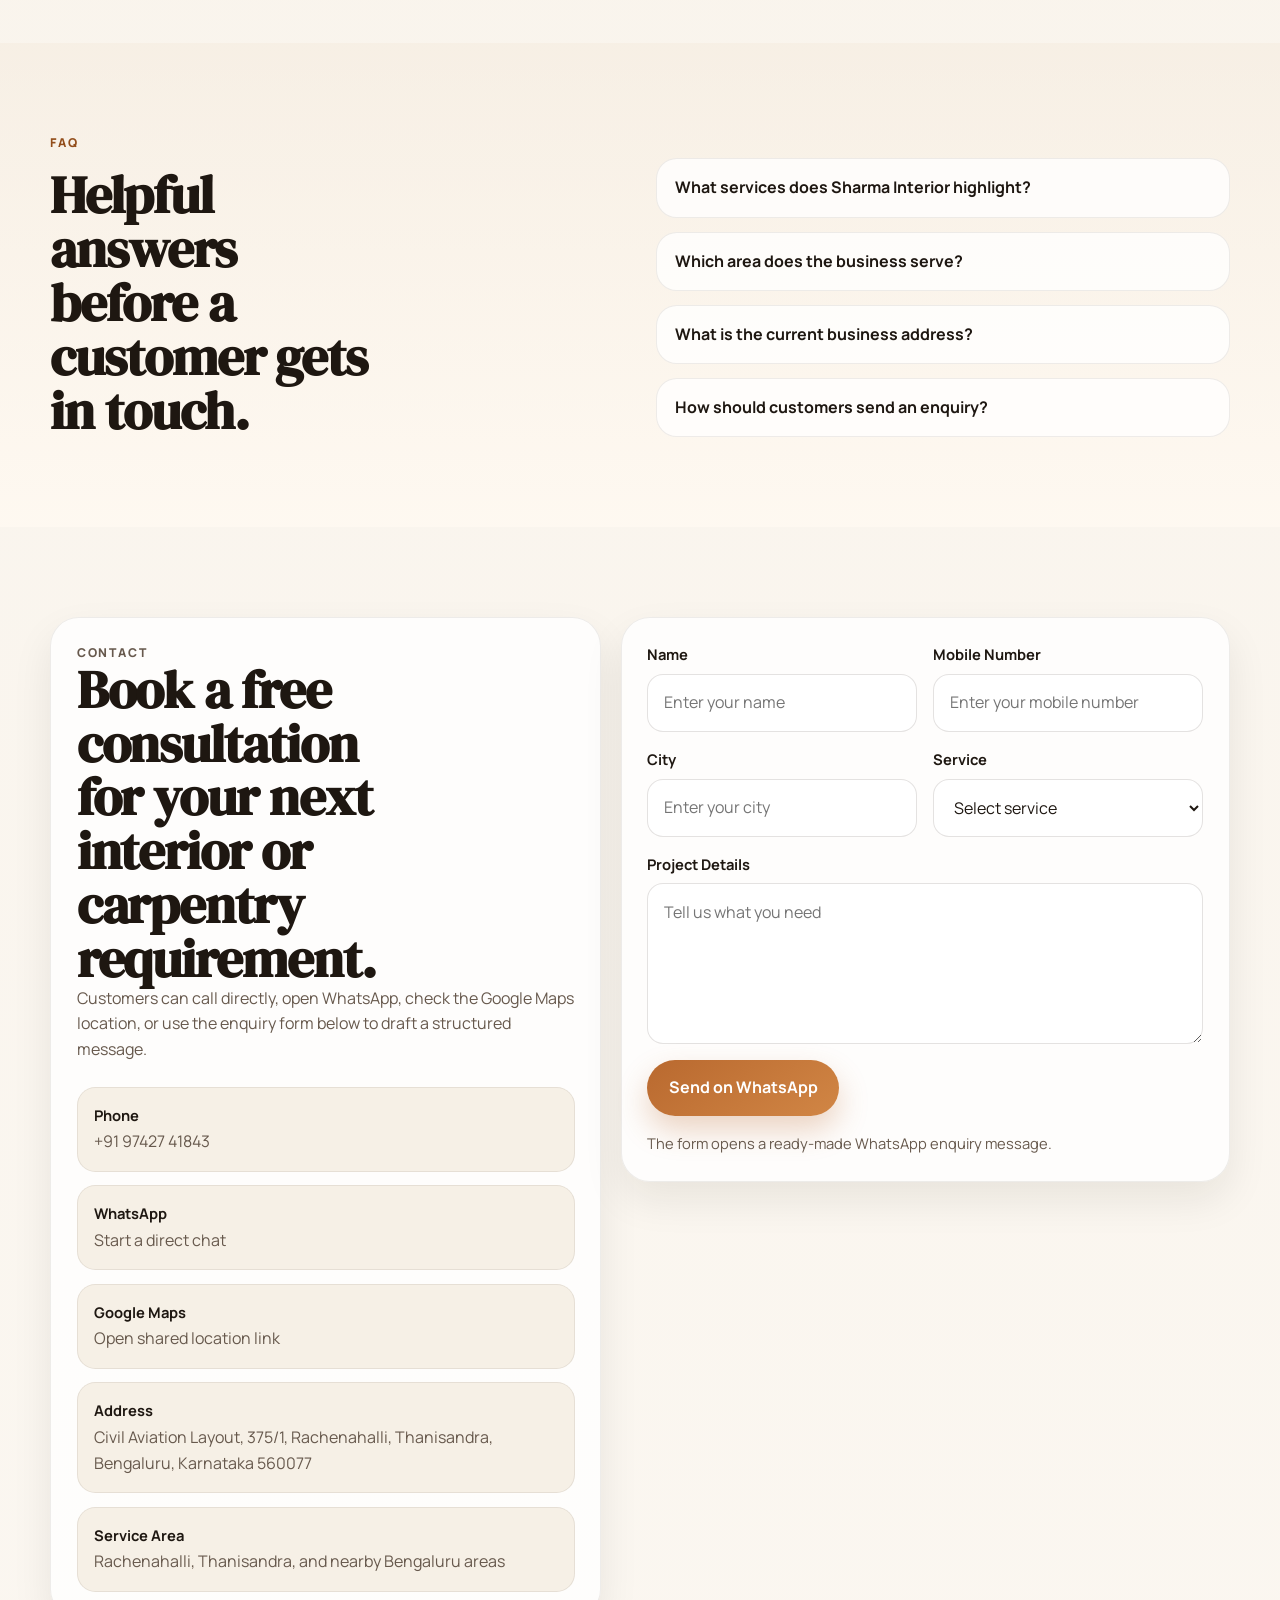
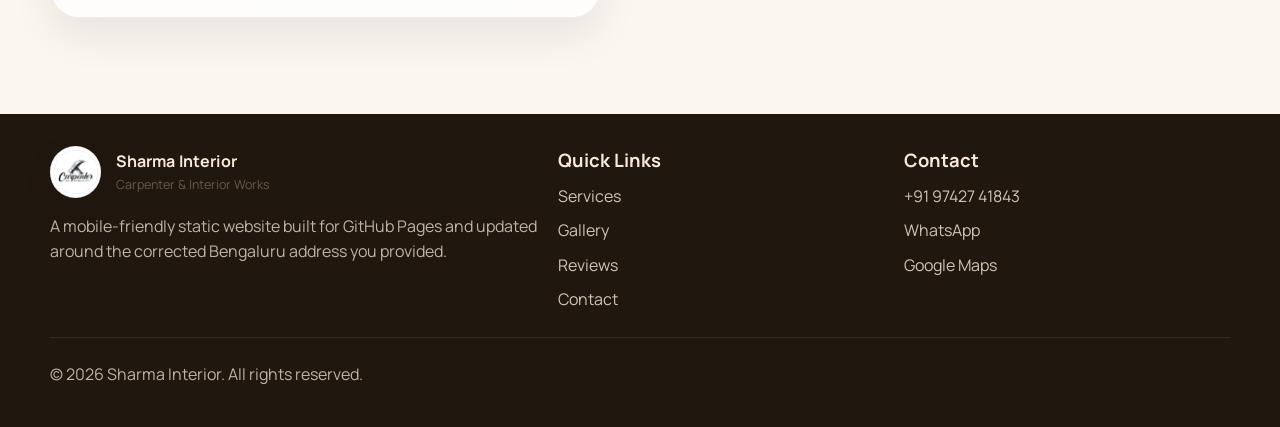
==== commit d4146941: "updated rating" ====
--- a/index.html
+++ b/index.html
@@ -121,8 +121,8 @@
             </div>
 
             <ul class="hero-points">
-              <li>5.0 Google rating</li>
-              <li>20 Google reviews</li>
+              <li>4.8 Google rating</li>
+              <li>200+ Google reviews</li>
               <li>Serving Thanisandra and nearby North Bengaluru</li>
             </ul>
           </div>
@@ -151,8 +151,8 @@
                 <p class="panel-label">Bengaluru | 560077</p>
                 <h2>Interior, carpentry and finishing support under one roof.</h2>
                 <div class="panel-meta">
-                  <span>5.0 Google rating</span>
-                  <span>20 Google reviews</span>
+                  <span>4.8 Google rating</span>
+                  <span>200+ Google reviews</span>
                   <span>25 years of experience</span>
                 </div>
               </div>
@@ -162,11 +162,11 @@
 
         <div class="container stats-grid" data-reveal>
           <article class="stat-card">
-            <strong>5.0</strong>
+            <strong>4.8</strong>
             <span>Google rating snapshot</span>
           </article>
           <article class="stat-card">
-            <strong>20</strong>
+            <strong>200+</strong>
             <span>Google reviews</span>
           </article>
           <article class="stat-card">
@@ -289,7 +289,6 @@
         <div class="container extra-services" data-reveal>
           <p class="extra-services-label">Frequently requested add-on work:</p>
           <div class="chip-row">
-            <span>Painting</span>
             <span>Wood Work</span>
             <span>Bed</span>
             <span>Almirah & Cupboard</span>
@@ -371,7 +370,7 @@
             </p>
             <div class="listing-proof-meta">
               <span>5.0 rating</span>
-              <span>20 Google reviews</span>
+              <span>200+ Google reviews</span>
               <span>Rachenahalli, Bengaluru</span>
             </div>
             <a class="btn btn-secondary" href="https://share.google/kK731SA9RDvn4cVKy" target="_blank" rel="noreferrer">
@@ -488,7 +487,7 @@
 
           <div class="section-intro" data-reveal>
             <p>
-              The saved public Google listing snapshot shows a 5.0 rating and 20 Google reviews,
+              The saved public Google listing snapshot shows a 5.0 rating and 200+ Google reviews,
               along with a visible customer quote that helps build trust faster on mobile.
             </p>
           </div>
@@ -496,12 +495,12 @@
 
         <div class="container review-summary-grid" data-reveal>
           <article class="review-summary-card">
-            <strong>5.0</strong>
+            <strong>4.8</strong>
             <span>Google rating snapshot</span>
           </article>
 
           <article class="review-summary-card">
-            <strong>20</strong>
+            <strong>200+</strong>
             <span>Google reviews visible in the listing snapshot</span>
           </article>
 
@@ -527,7 +526,7 @@
           <article class="review-card" data-reveal>
             <div class="stars" aria-label="Google rating summary">GOOGLE</div>
             <p>
-              The public listing snapshot also shows a 5.0 rating with 20 Google reviews, giving new visitors a quick trust signal before they call or message.
+              The public listing snapshot also shows a 5.0 rating with 200+ Google reviews, giving new visitors a quick trust signal before they call or message.
             </p>
             <footer>
               <strong>Verified listing proof</strong>
@@ -569,7 +568,7 @@
               <summary>What services does Sharma Interior highlight?</summary>
               <p>
                 The site highlights modular kitchen, bedroom work, false ceiling, TV unit,
-                residential building, commercial building, painting, wood work, bed, and almirah or cupboard services.
+                residential building, commercial building, wood work, bed, and almirah or cupboard services.
               </p>
             </details>
 
@@ -654,7 +653,6 @@
                     <option>TV Unit</option>
                     <option>Residential Building</option>
                     <option>Commercial Building</option>
-                    <option>Painting</option>
                     <option>Wood Work</option>
                     <option>Bed</option>
                     <option>Almirah and Cupboard</option>
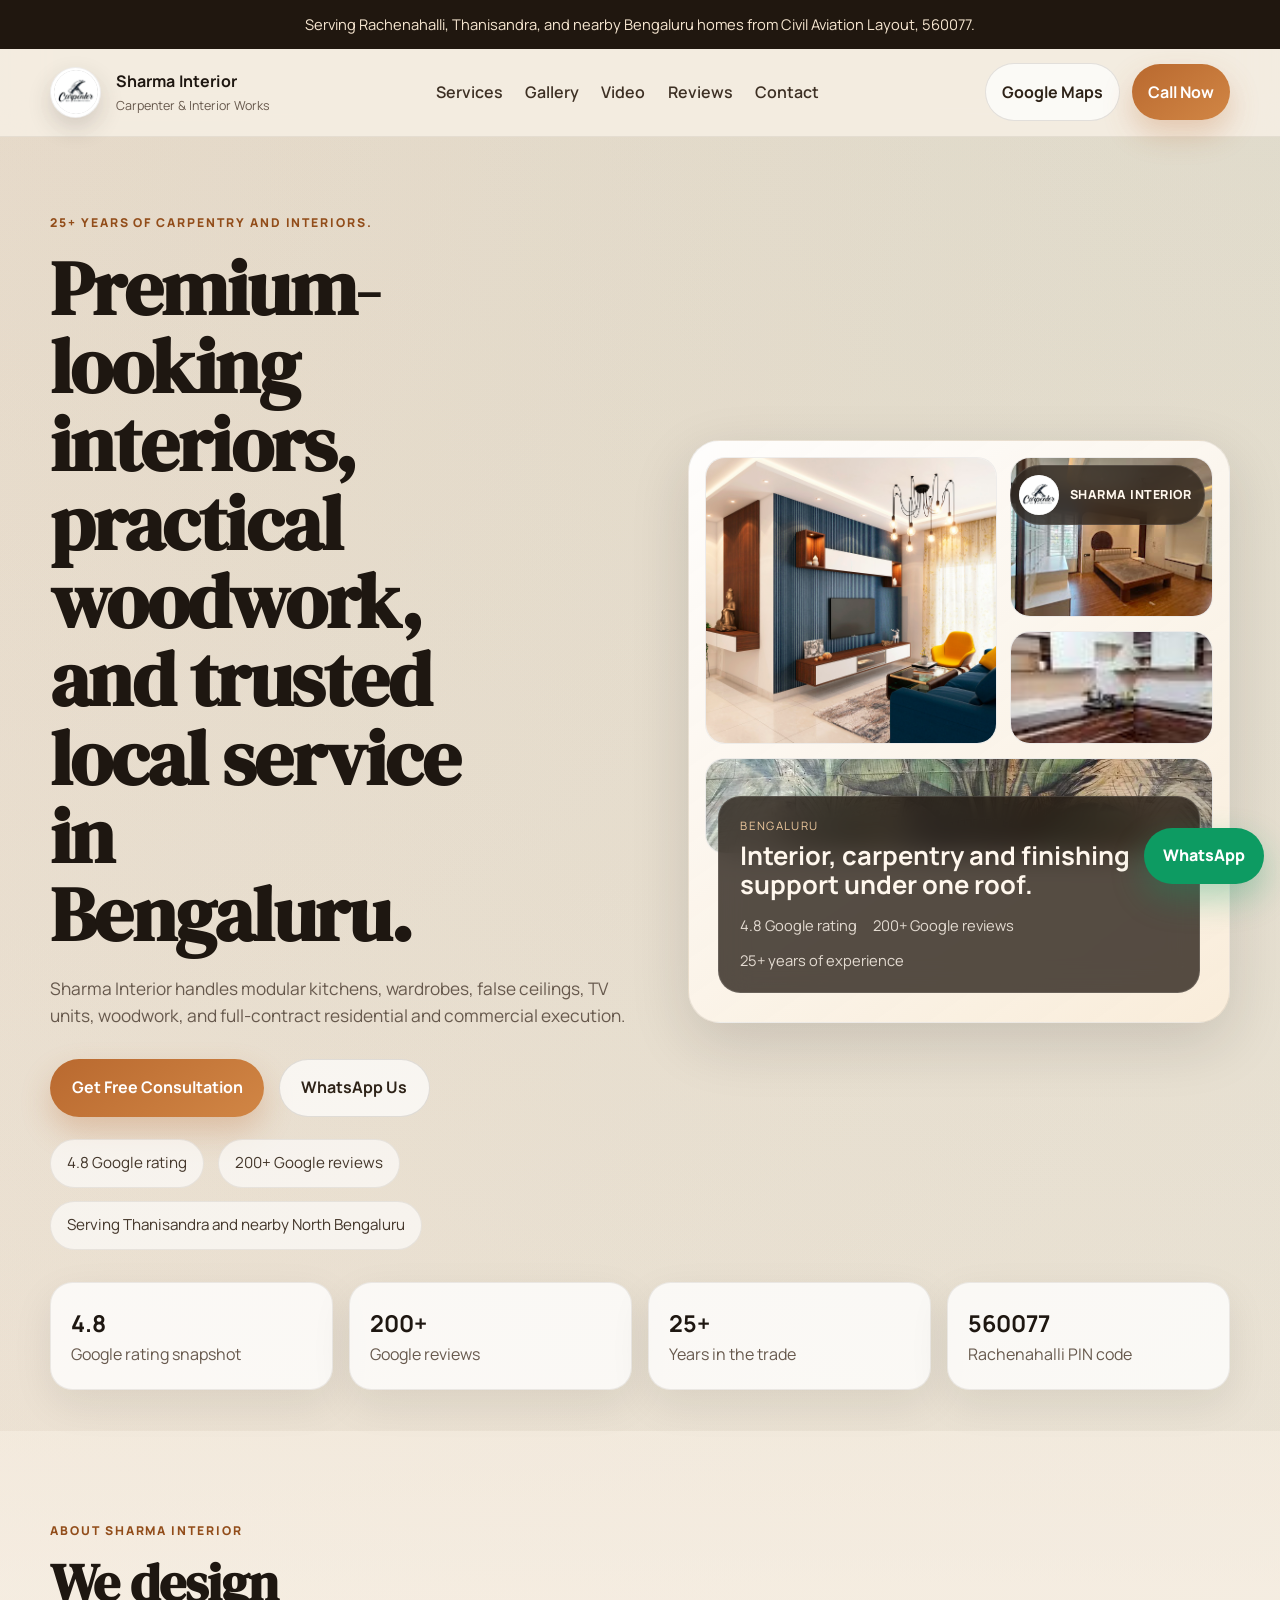
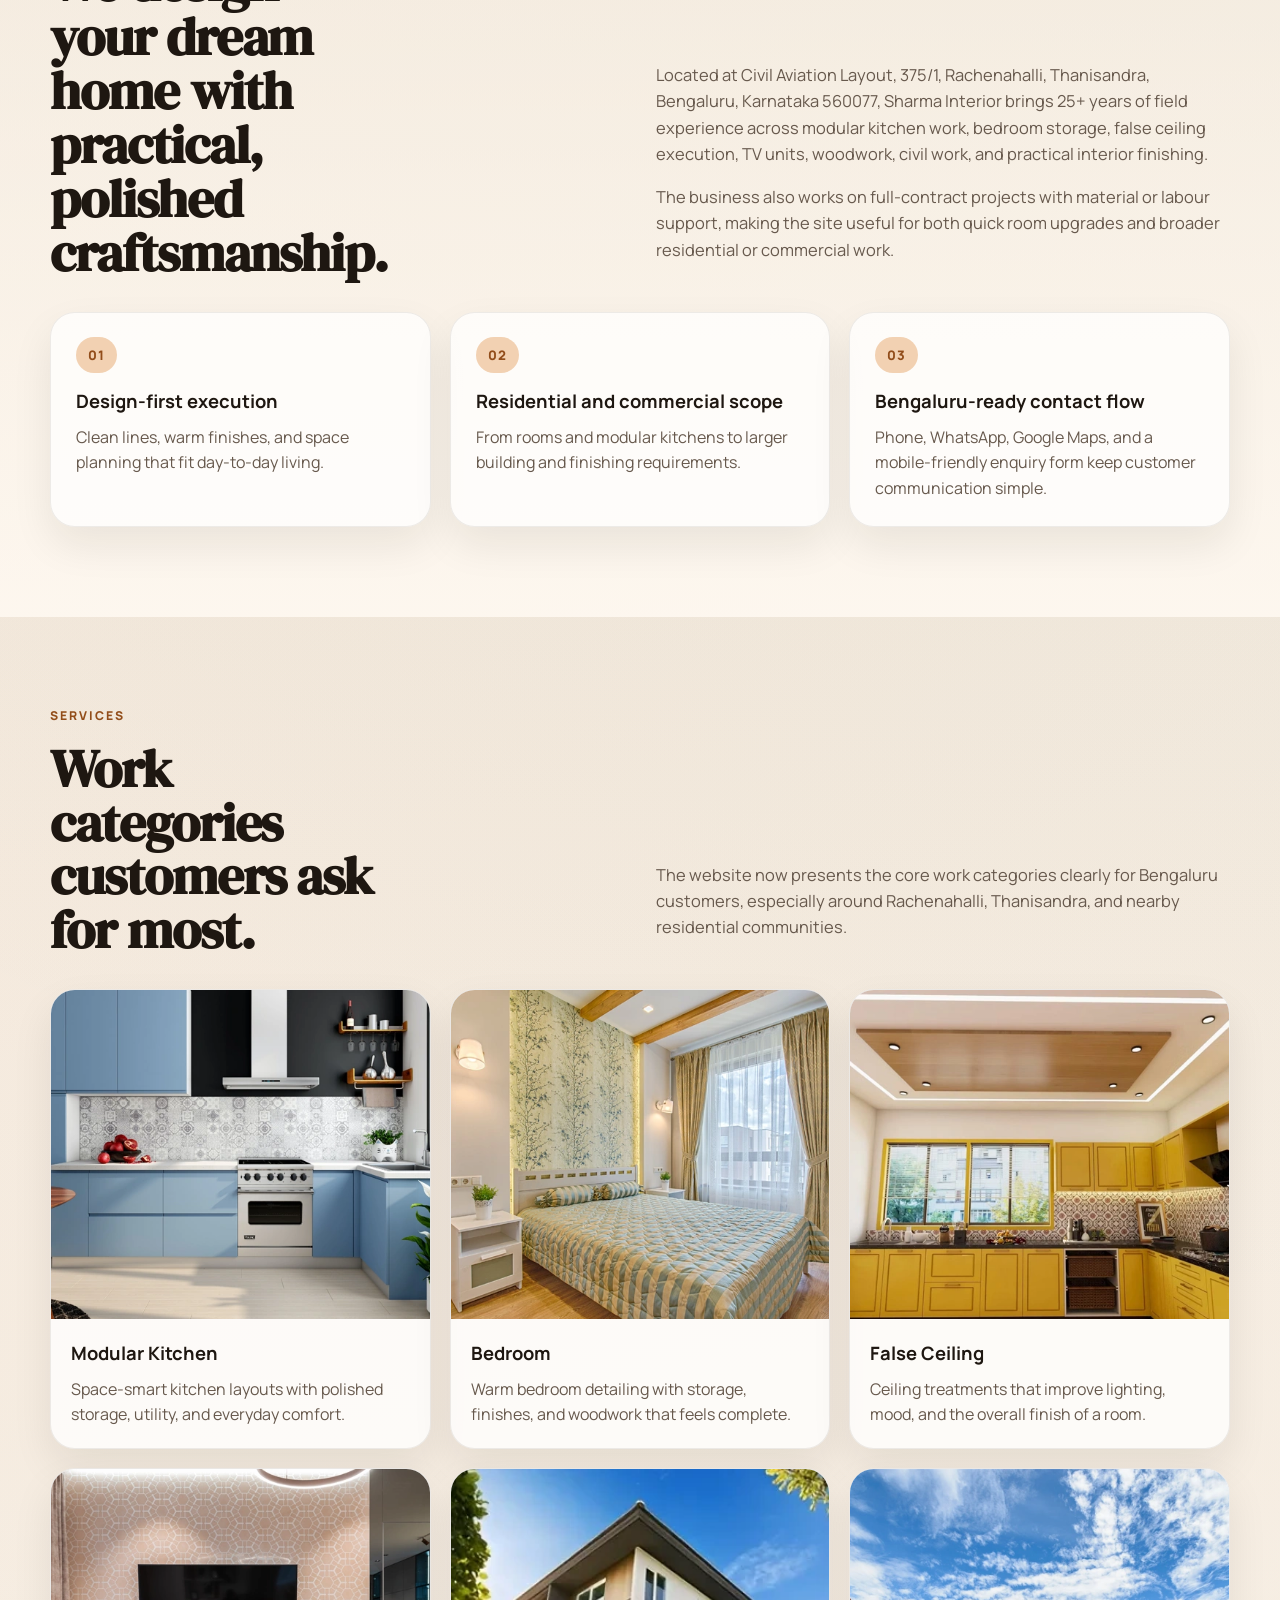
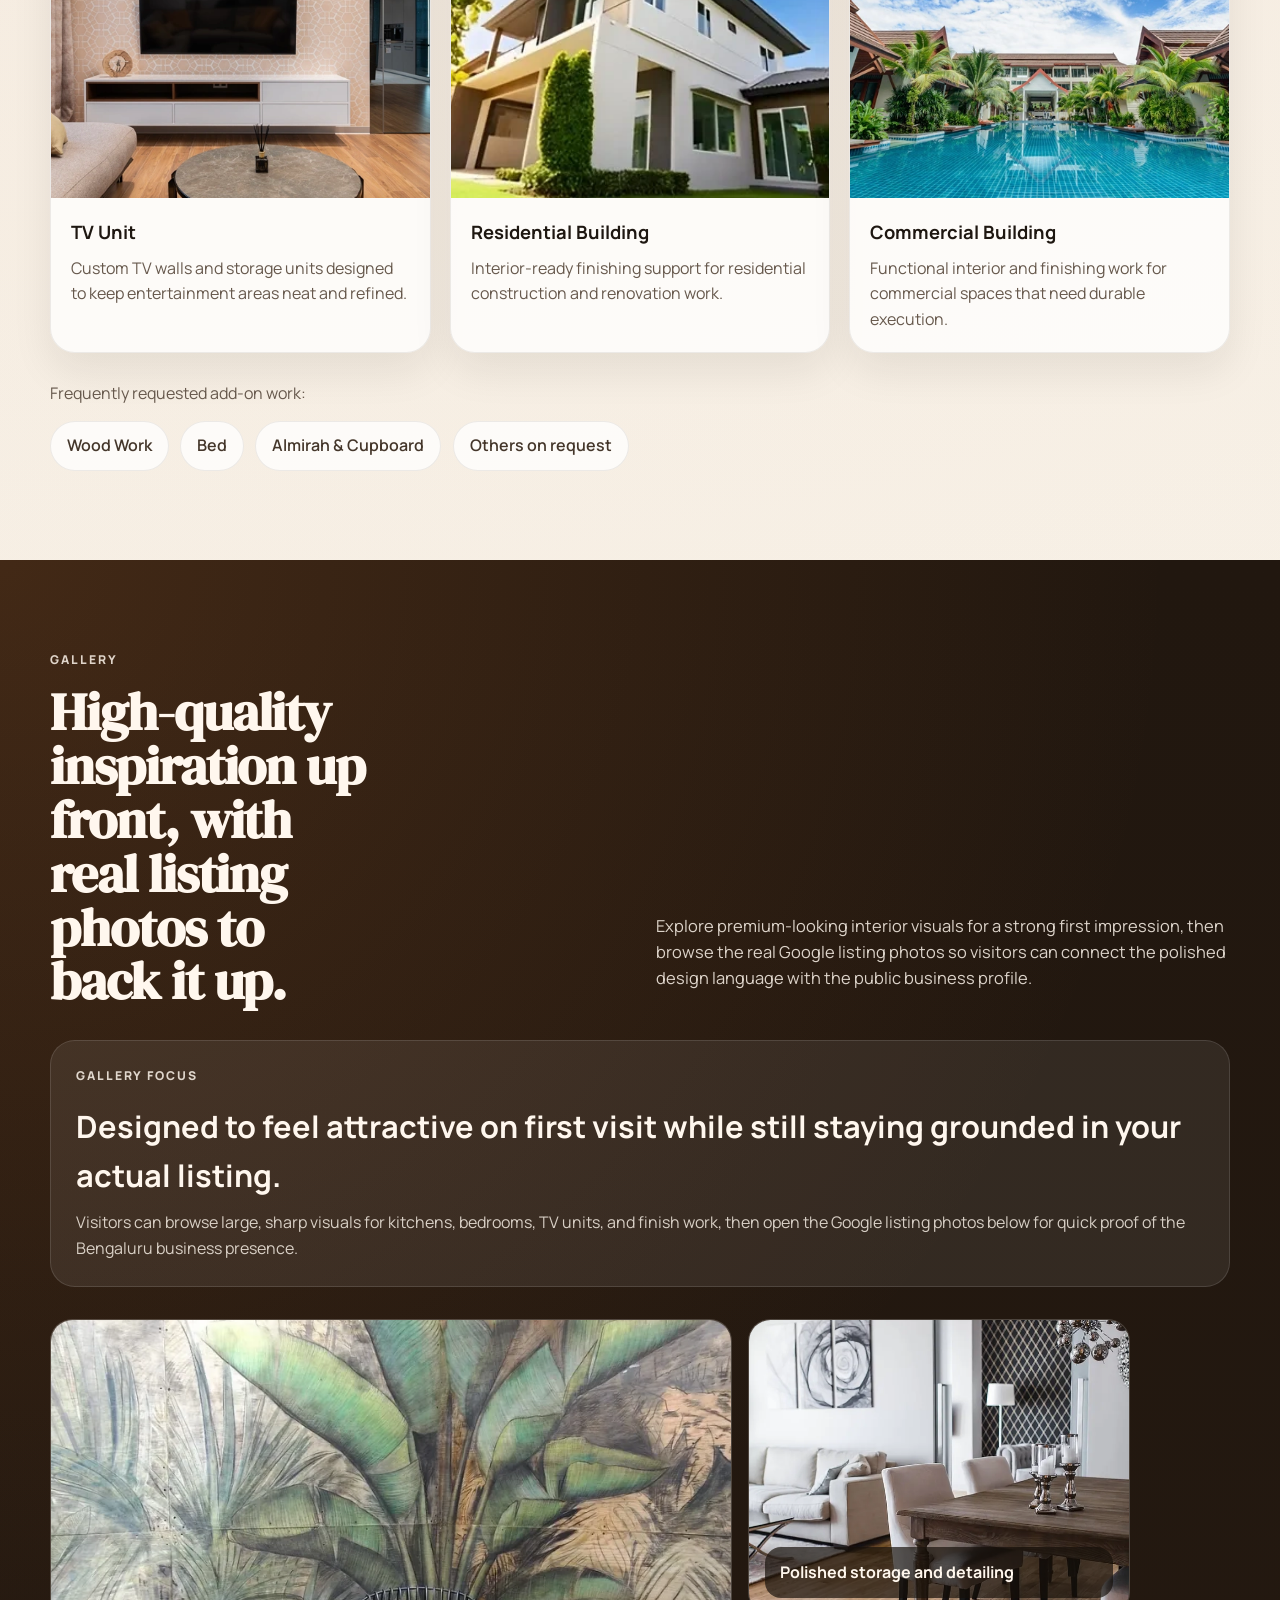
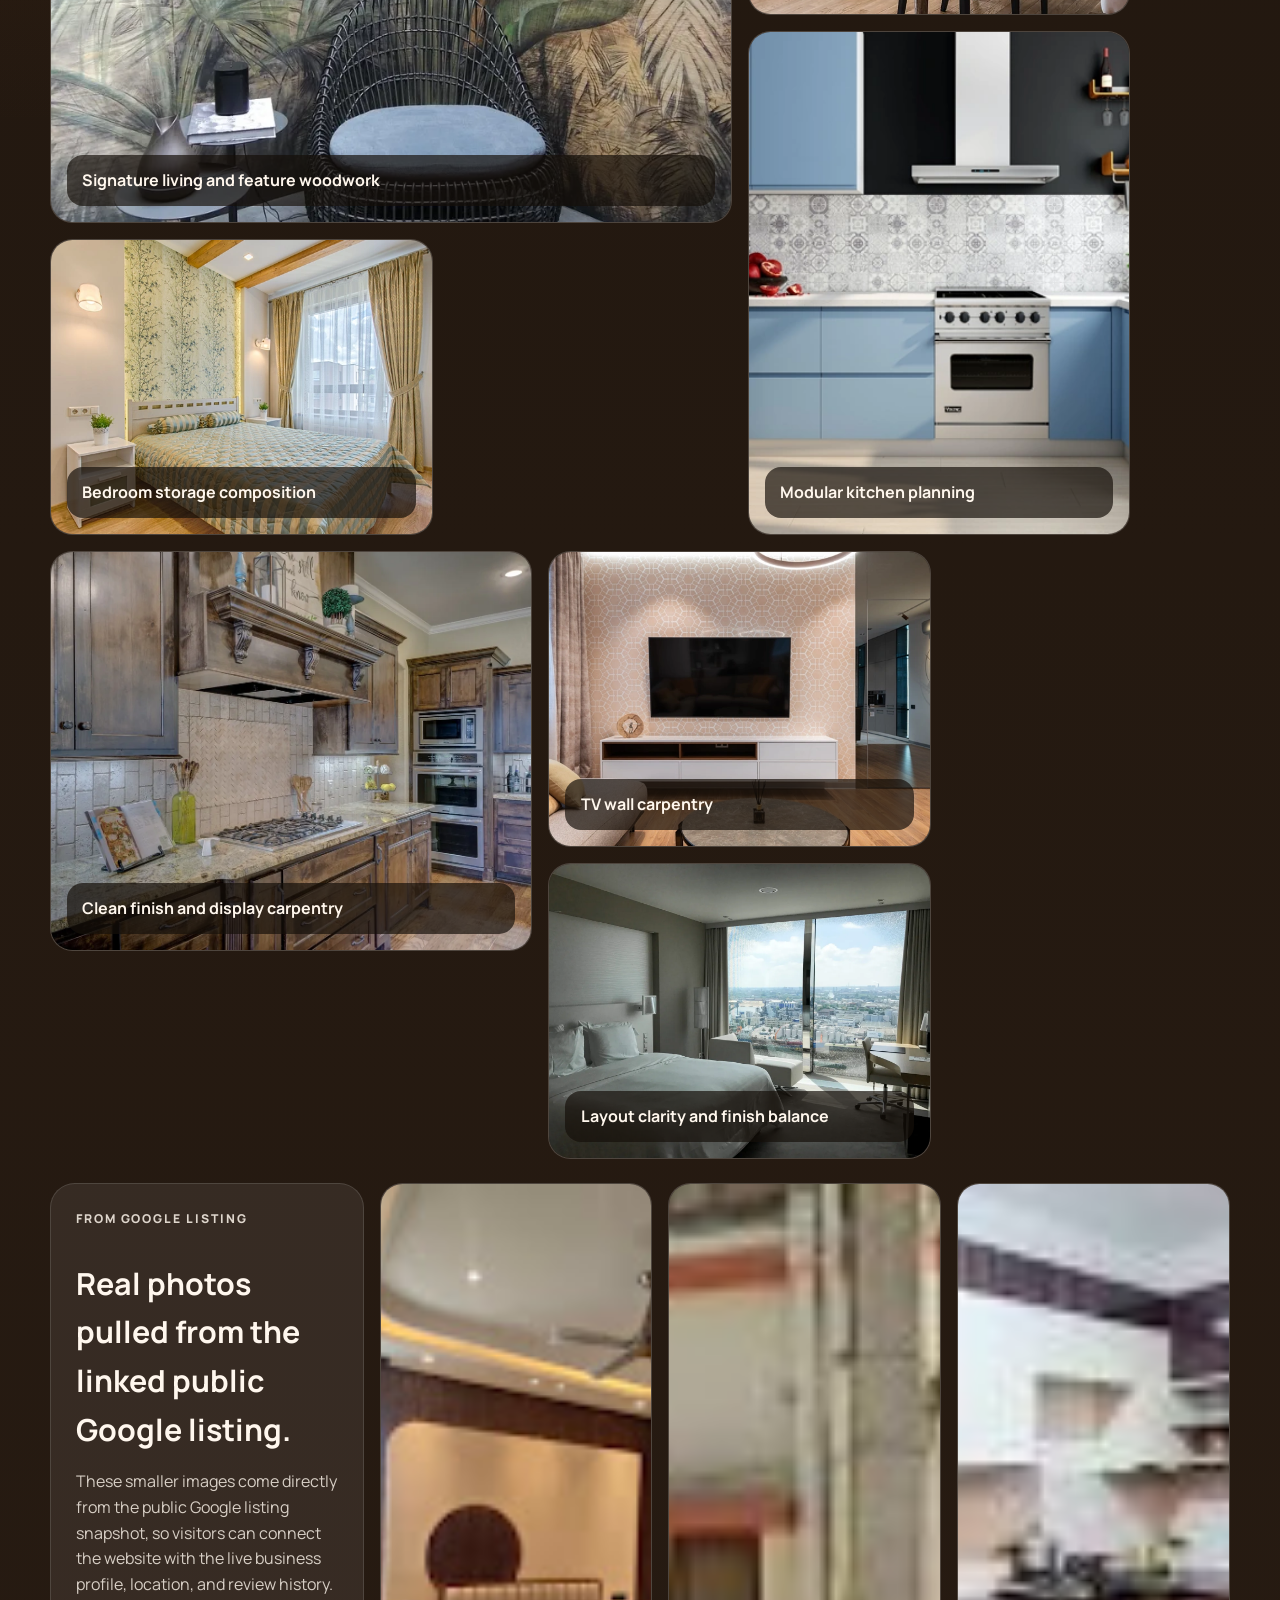
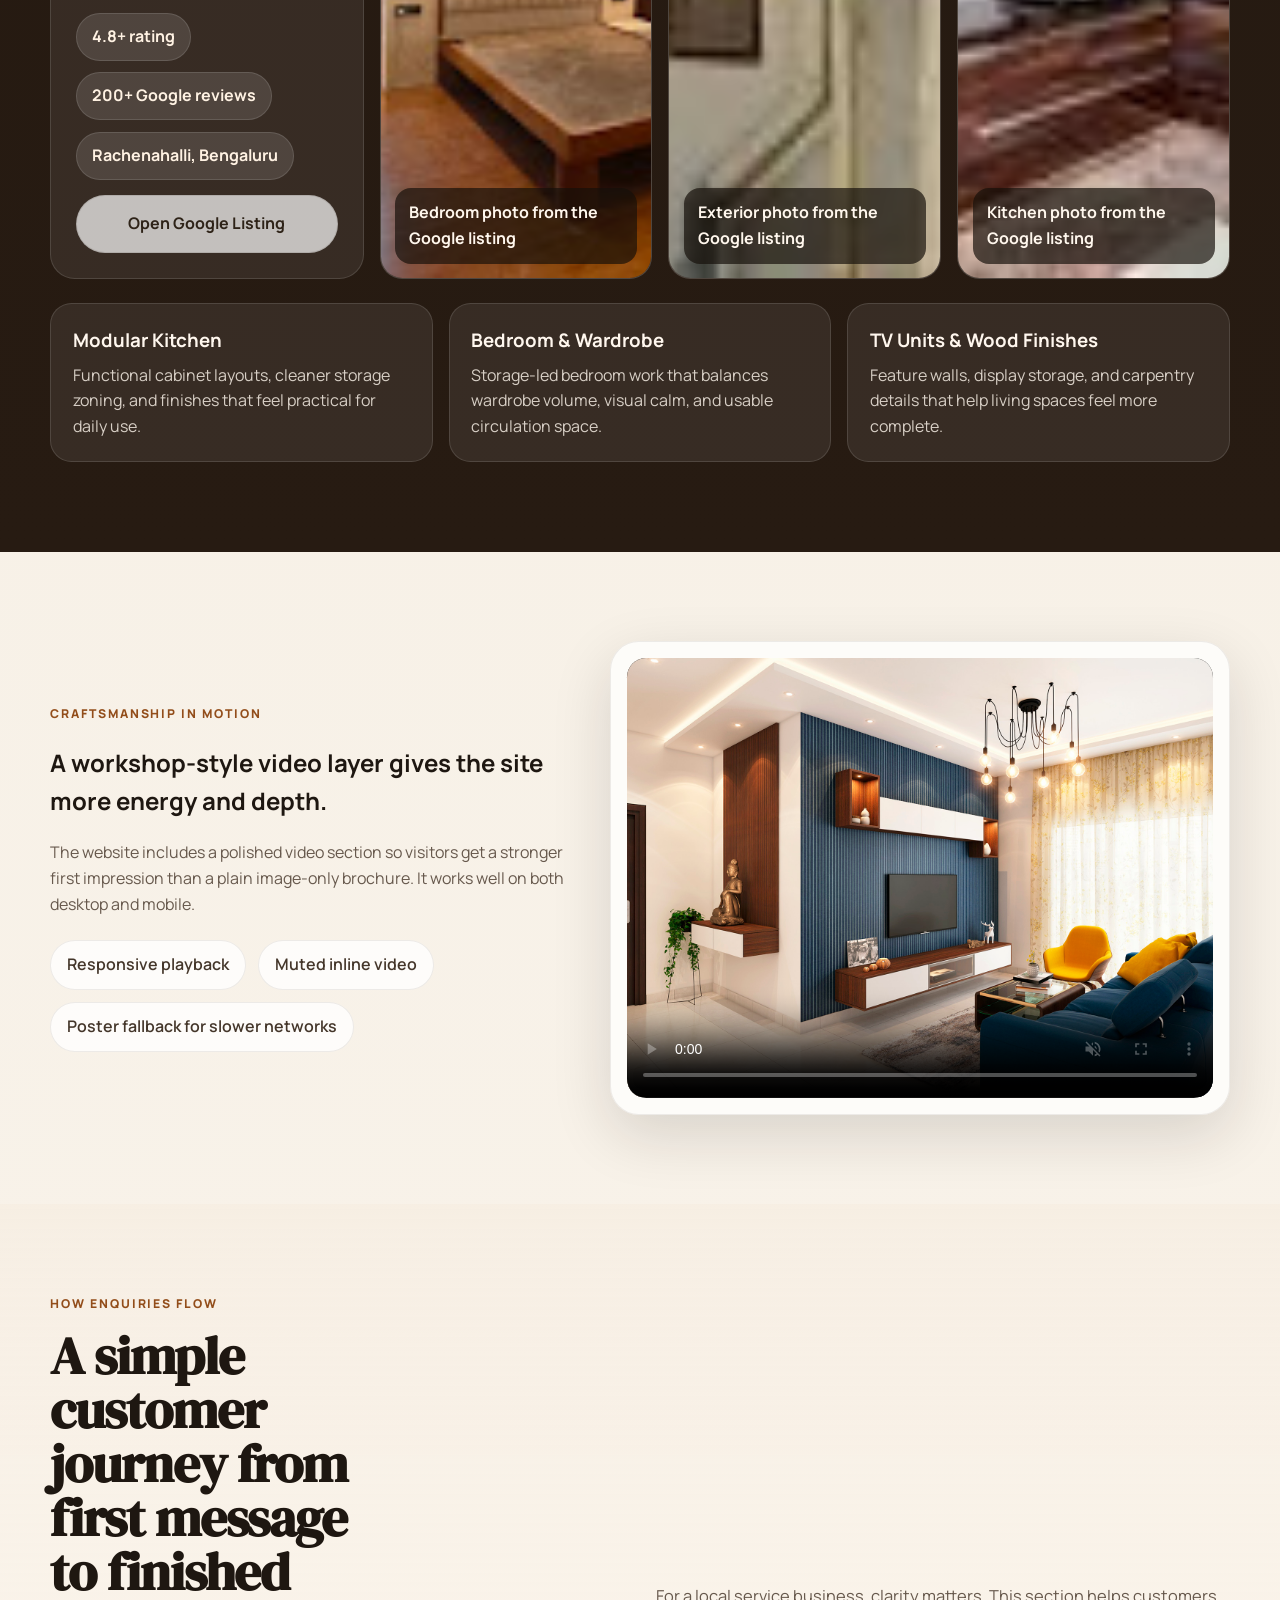
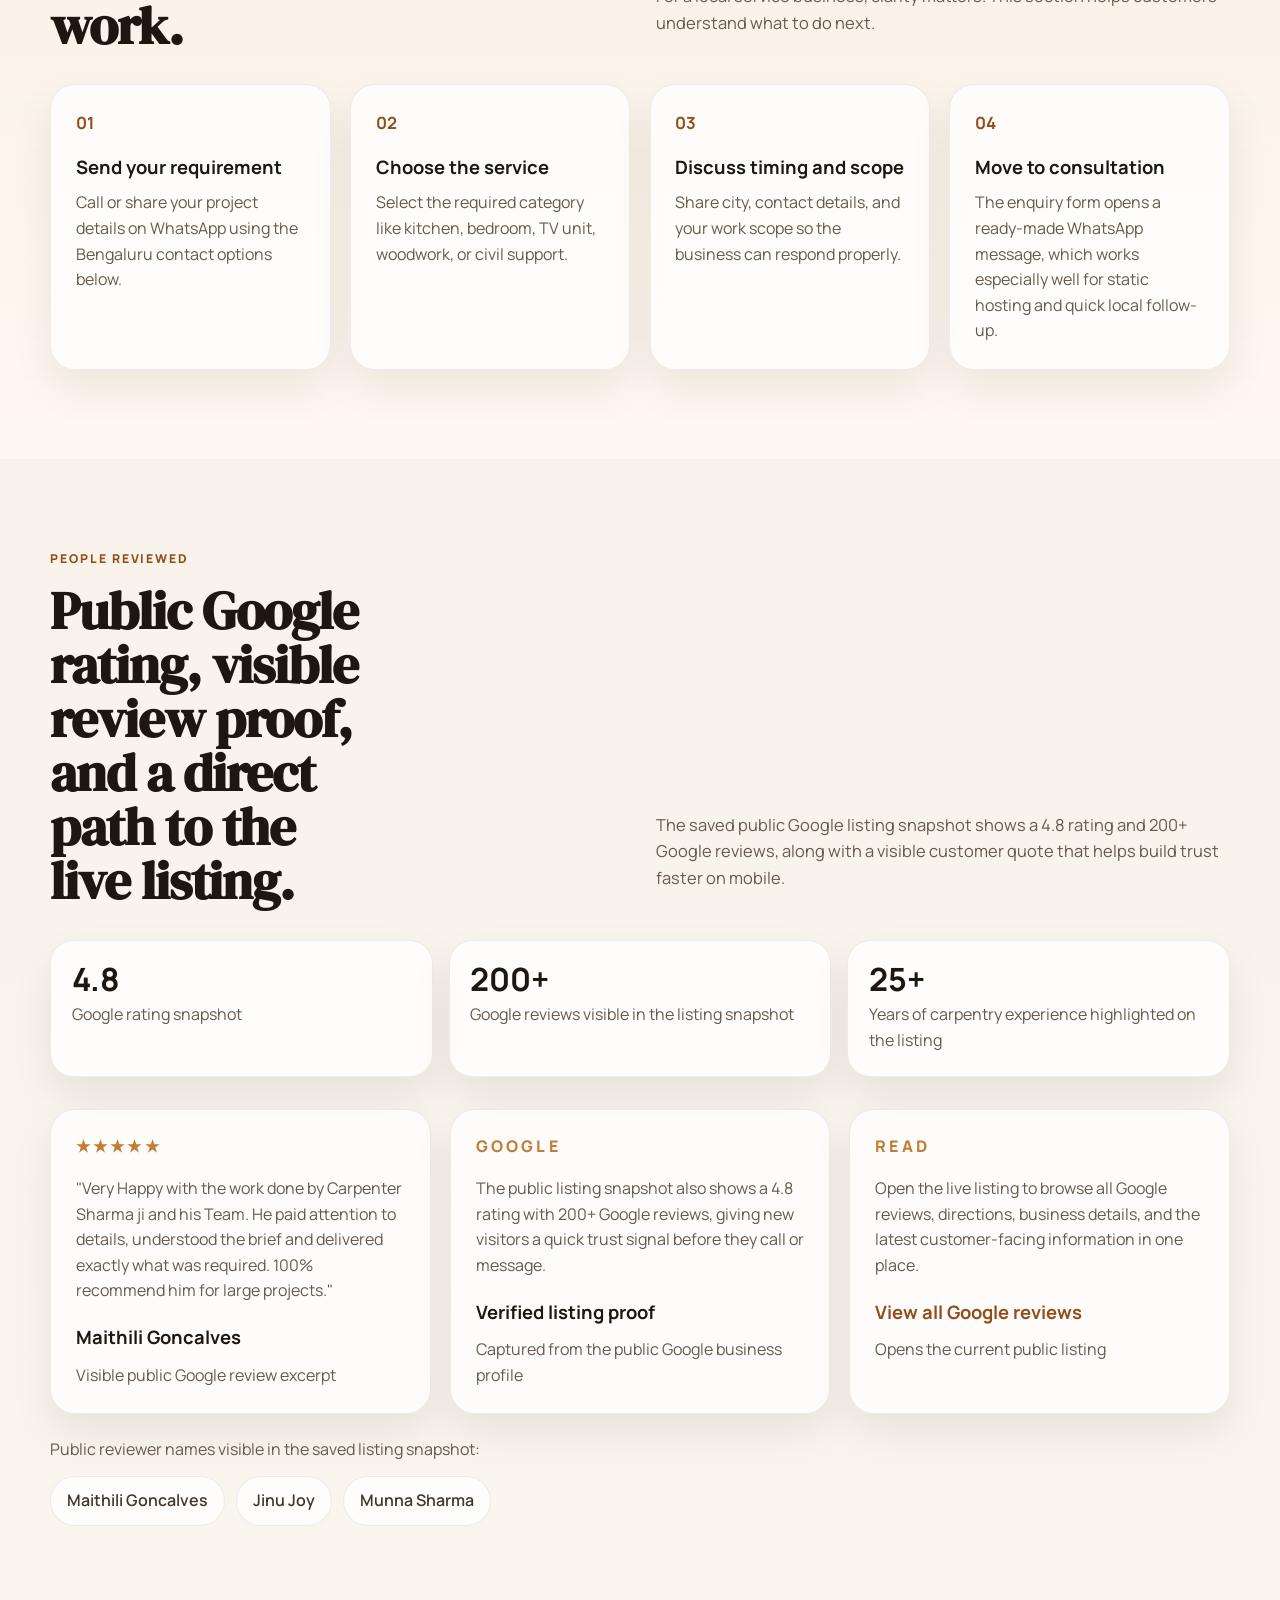
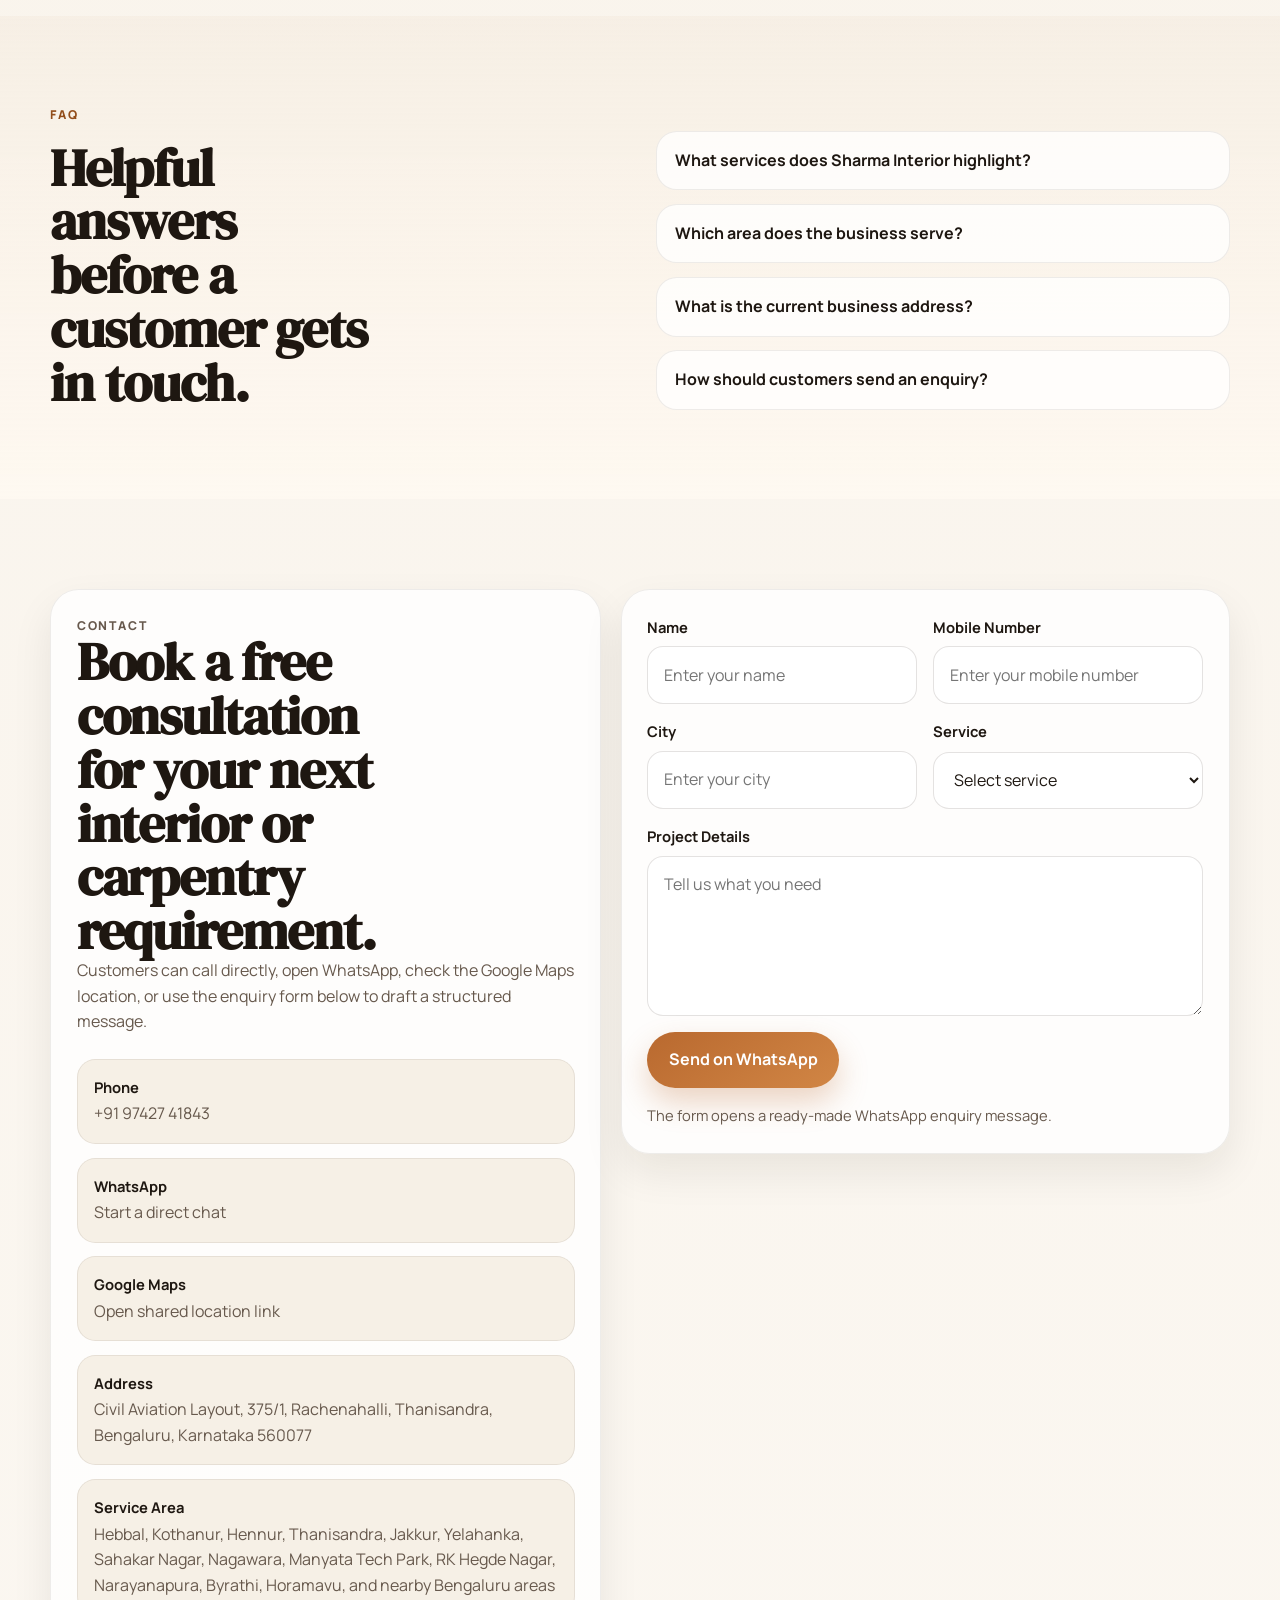
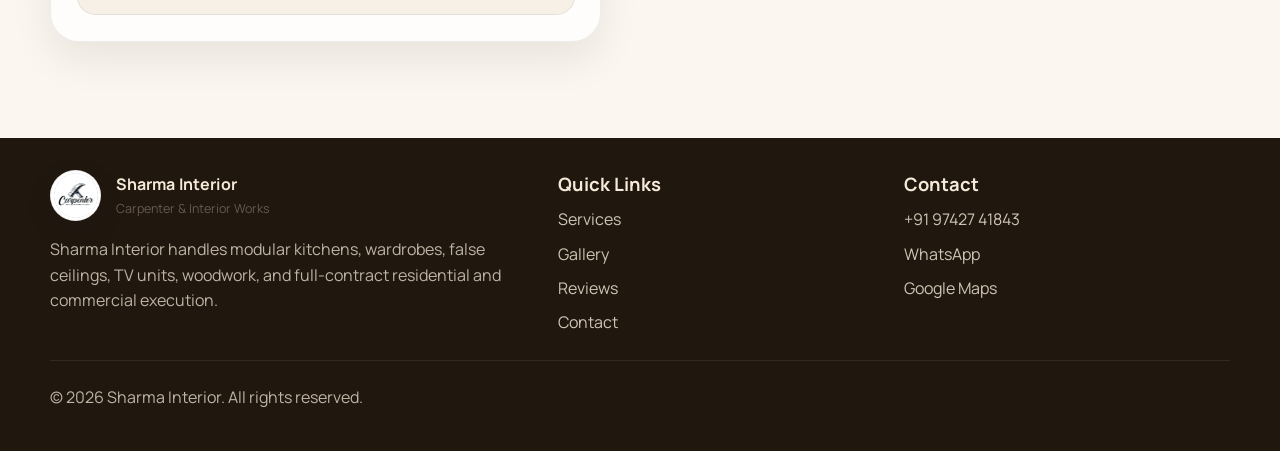
==== commit 57176587: "updated content" ====
--- a/index.html
+++ b/index.html
@@ -48,7 +48,7 @@
           "assets/media/service-modular-kitchen.webp"
         ],
         "sameAs": [
-          "https://share.google/kK731SA9RDvn4cVKy"
+          "https://maps.app.goo.gl/nr3w5HwxqF5Zu5dV6"
         ]
       }
     </script>
@@ -94,7 +94,7 @@
         </nav>
 
         <div class="header-actions">
-          <a class="btn btn-secondary btn-compact" href="https://share.google/kK731SA9RDvn4cVKy" target="_blank" rel="noreferrer">
+          <a class="btn btn-secondary btn-compact" href="https://maps.app.goo.gl/nr3w5HwxqF5Zu5dV6" target="_blank" rel="noreferrer">
             Google Maps
           </a>
           <a class="btn btn-primary btn-compact" href="tel:+919742741843">Call Now</a>
@@ -106,11 +106,11 @@
       <section class="hero">
         <div class="container hero-grid">
           <div class="hero-copy" data-reveal>
-            <p class="eyebrow">25 years of carpentry, interiors and civil execution</p>
+            <p class="eyebrow">25+ years of carpentry and interiors.</p>
             <h1>Premium-looking interiors, practical woodwork, and trusted local service in Bengaluru.</h1>
             <p class="hero-text">
               Sharma Interior handles modular kitchens, wardrobes, false ceilings, TV units,
-              woodwork, and full-contract residential or commercial execution from Civil Aviation Layout, Rachenahalli.
+              woodwork, and full-contract residential and commercial execution.
             </p>
 
             <div class="hero-actions">
@@ -148,12 +148,12 @@
                 </div>
               </div>
               <div class="floating-panel">
-                <p class="panel-label">Bengaluru | 560077</p>
+                <p class="panel-label">Bengaluru</p>
                 <h2>Interior, carpentry and finishing support under one roof.</h2>
                 <div class="panel-meta">
                   <span>4.8 Google rating</span>
                   <span>200+ Google reviews</span>
-                  <span>25 years of experience</span>
+                  <span>25+ years of experience</span>
                 </div>
               </div>
             </div>
@@ -190,7 +190,7 @@
           <div class="about-content" data-reveal>
             <p>
               Located at Civil Aviation Layout, 375/1, Rachenahalli, Thanisandra, Bengaluru, Karnataka 560077,
-              Sharma Interior brings 25 years of field experience across modular kitchen work,
+              Sharma Interior brings 25+ years of field experience across modular kitchen work,
               bedroom storage, false ceiling execution, TV units, woodwork, civil work, and practical interior finishing.
             </p>
             <p>
@@ -369,11 +369,11 @@
               with the live business profile, location, and review history.
             </p>
             <div class="listing-proof-meta">
-              <span>5.0 rating</span>
+              <span>4.8+ rating</span>
               <span>200+ Google reviews</span>
               <span>Rachenahalli, Bengaluru</span>
             </div>
-            <a class="btn btn-secondary" href="https://share.google/kK731SA9RDvn4cVKy" target="_blank" rel="noreferrer">
+            <a class="btn btn-secondary" href="https://maps.app.goo.gl/nr3w5HwxqF5Zu5dV6" target="_blank" rel="noreferrer">
               Open Google Listing
             </a>
           </article>
@@ -487,7 +487,7 @@
 
           <div class="section-intro" data-reveal>
             <p>
-              The saved public Google listing snapshot shows a 5.0 rating and 200+ Google reviews,
+              The saved public Google listing snapshot shows a 4.8 rating and 200+ Google reviews,
               along with a visible customer quote that helps build trust faster on mobile.
             </p>
           </div>
@@ -526,7 +526,7 @@
           <article class="review-card" data-reveal>
             <div class="stars" aria-label="Google rating summary">GOOGLE</div>
             <p>
-              The public listing snapshot also shows a 5.0 rating with 200+ Google reviews, giving new visitors a quick trust signal before they call or message.
+              The public listing snapshot also shows a 4.8 rating with 200+ Google reviews, giving new visitors a quick trust signal before they call or message.
             </p>
             <footer>
               <strong>Verified listing proof</strong>
@@ -540,7 +540,7 @@
               Open the live listing to browse all Google reviews, directions, business details, and the latest customer-facing information in one place.
             </p>
             <footer>
-              <strong><a href="https://share.google/kK731SA9RDvn4cVKy" target="_blank" rel="noreferrer">View all Google reviews</a></strong>
+              <strong><a href="https://g.page/r/Cd_STLVnbq5CEAE/review" target="_blank" rel="noreferrer">View all Google reviews</a></strong>
               <span>Opens the current public listing</span>
             </footer>
           </article>
@@ -574,7 +574,7 @@
 
             <details>
               <summary>Which area does the business serve?</summary>
-              <p>The updated site is focused on Rachenahalli, Thanisandra, and nearby Bengaluru areas around PIN 560077.</p>
+              <p>The updated site is focused on Rachenahalli, Thanisandra, and nearby Bengaluru areas.</p>
             </details>
 
             <details>
@@ -610,7 +610,7 @@
                 <strong>WhatsApp</strong>
                 <span>Start a direct chat</span>
               </a>
-              <a href="https://share.google/kK731SA9RDvn4cVKy" target="_blank" rel="noreferrer">
+              <a href="https://maps.app.goo.gl/nr3w5HwxqF5Zu5dV6" target="_blank" rel="noreferrer">
                 <strong>Google Maps</strong>
                 <span>Open shared location link</span>
               </a>
@@ -620,7 +620,7 @@
               </div>
               <div>
                 <strong>Service Area</strong>
-                <span>Rachenahalli, Thanisandra, and nearby Bengaluru areas</span>
+                <span>Hebbal, Kothanur, Hennur, Thanisandra, Jakkur, Yelahanka, Sahakar Nagar, Nagawara, Manyata Tech Park, RK Hegde Nagar, Narayanapura, Byrathi, Horamavu, and nearby Bengaluru areas</span>
               </div>
             </div>
           </div>
@@ -688,9 +688,7 @@
               <small>Carpenter & Interior Works</small>
             </span>
           </a>
-          <p>
-            A mobile-friendly static website built for GitHub Pages and updated around the corrected Bengaluru address you provided.
-          </p>
+          <p>Sharma Interior handles modular kitchens, wardrobes, false ceilings, TV units, woodwork, and full-contract residential and commercial execution.</p>
         </div>
 
         <div>
@@ -708,7 +706,7 @@
           <div class="footer-links">
             <a href="tel:+919742741843">+91 97427 41843</a>
             <a href="https://wa.me/919742741843" target="_blank" rel="noreferrer">WhatsApp</a>
-            <a href="https://share.google/kK731SA9RDvn4cVKy" target="_blank" rel="noreferrer">Google Maps</a>
+            <a href="https://maps.app.goo.gl/nr3w5HwxqF5Zu5dV6" target="_blank" rel="noreferrer">Google Maps</a>
           </div>
         </div>
       </div>
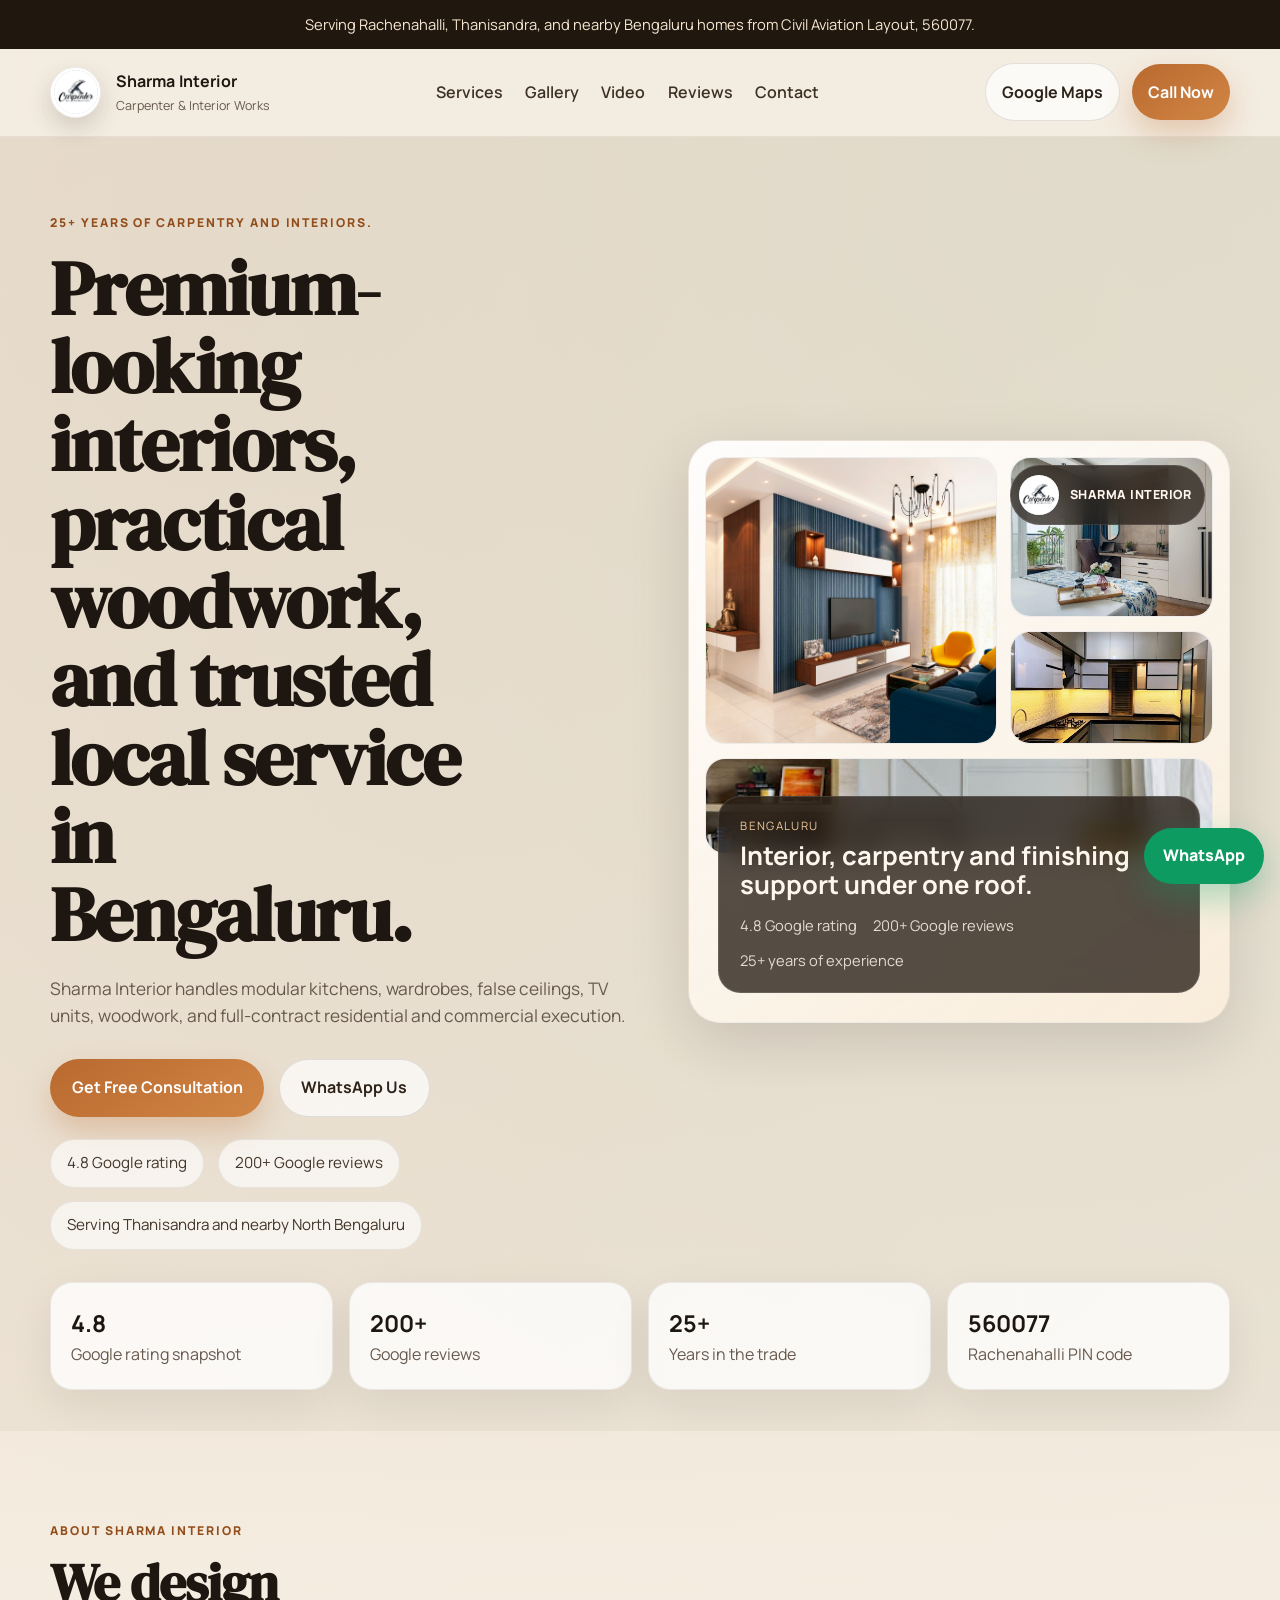
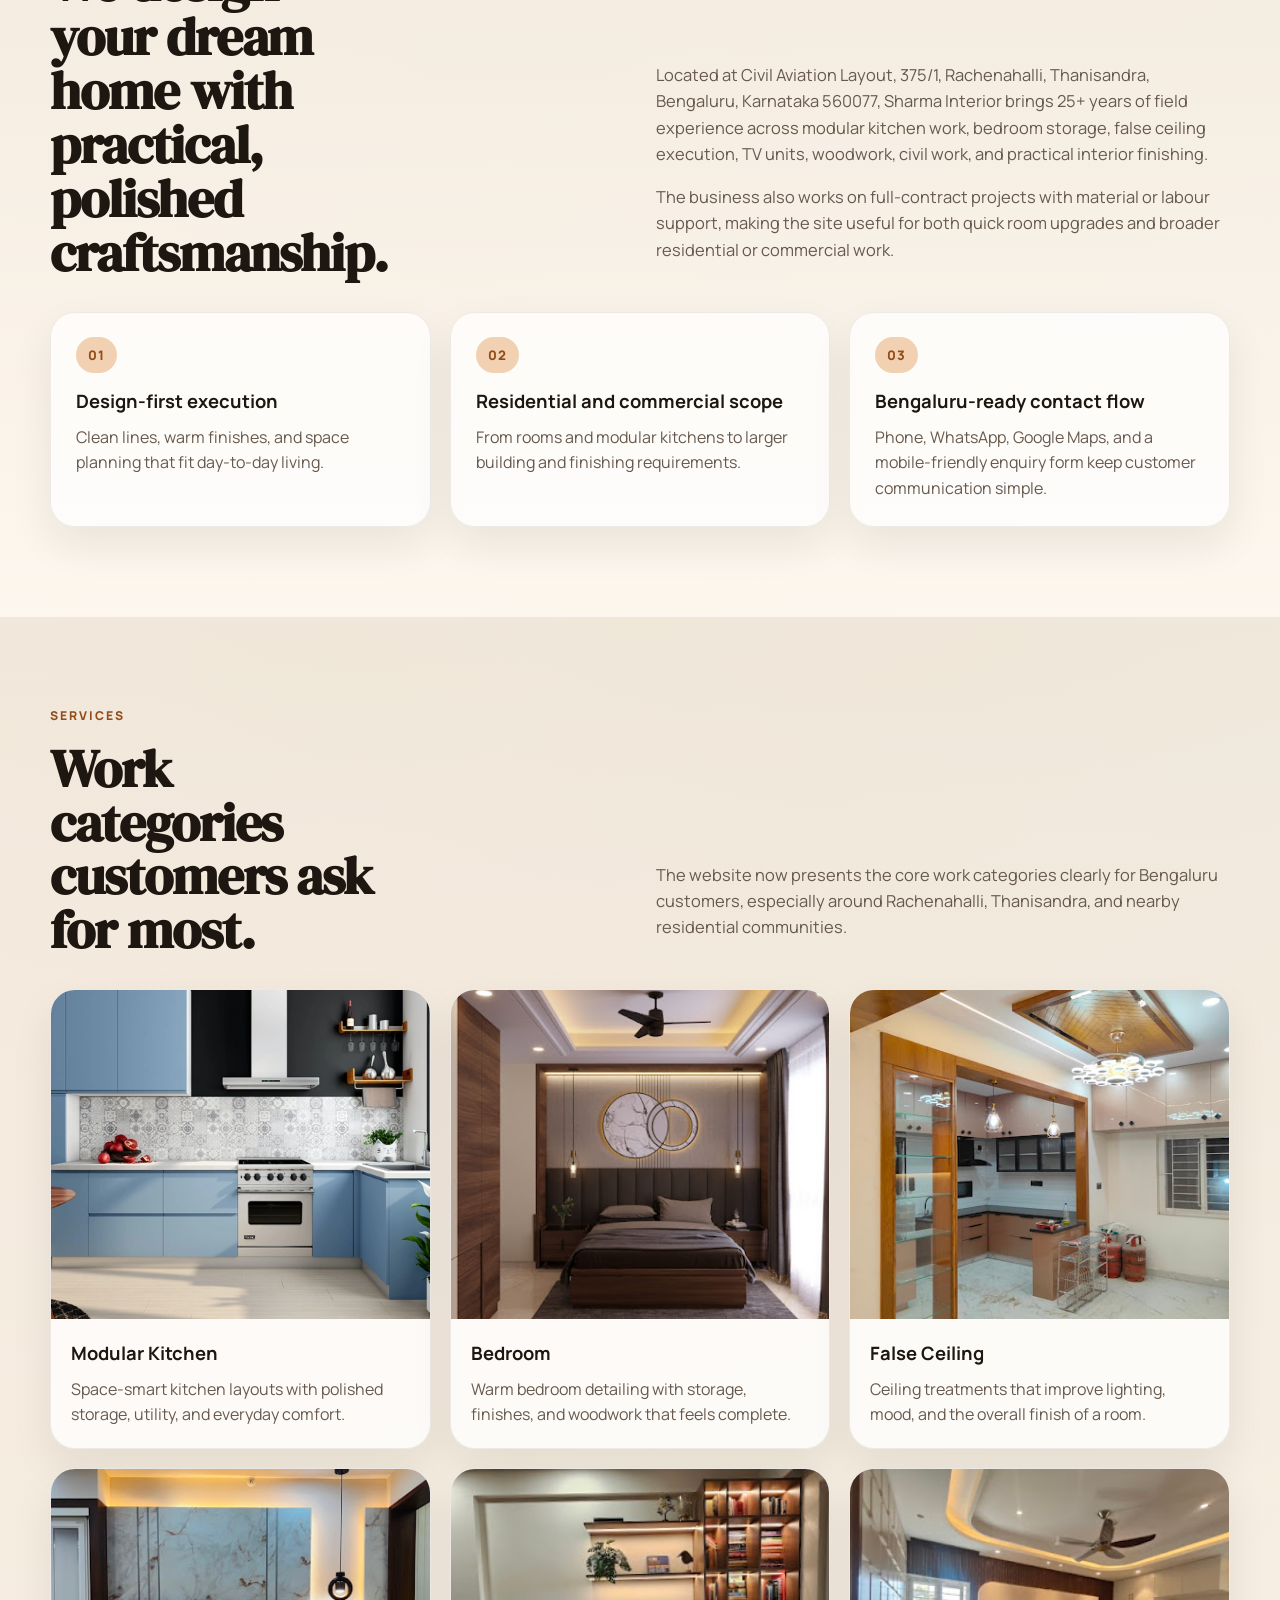
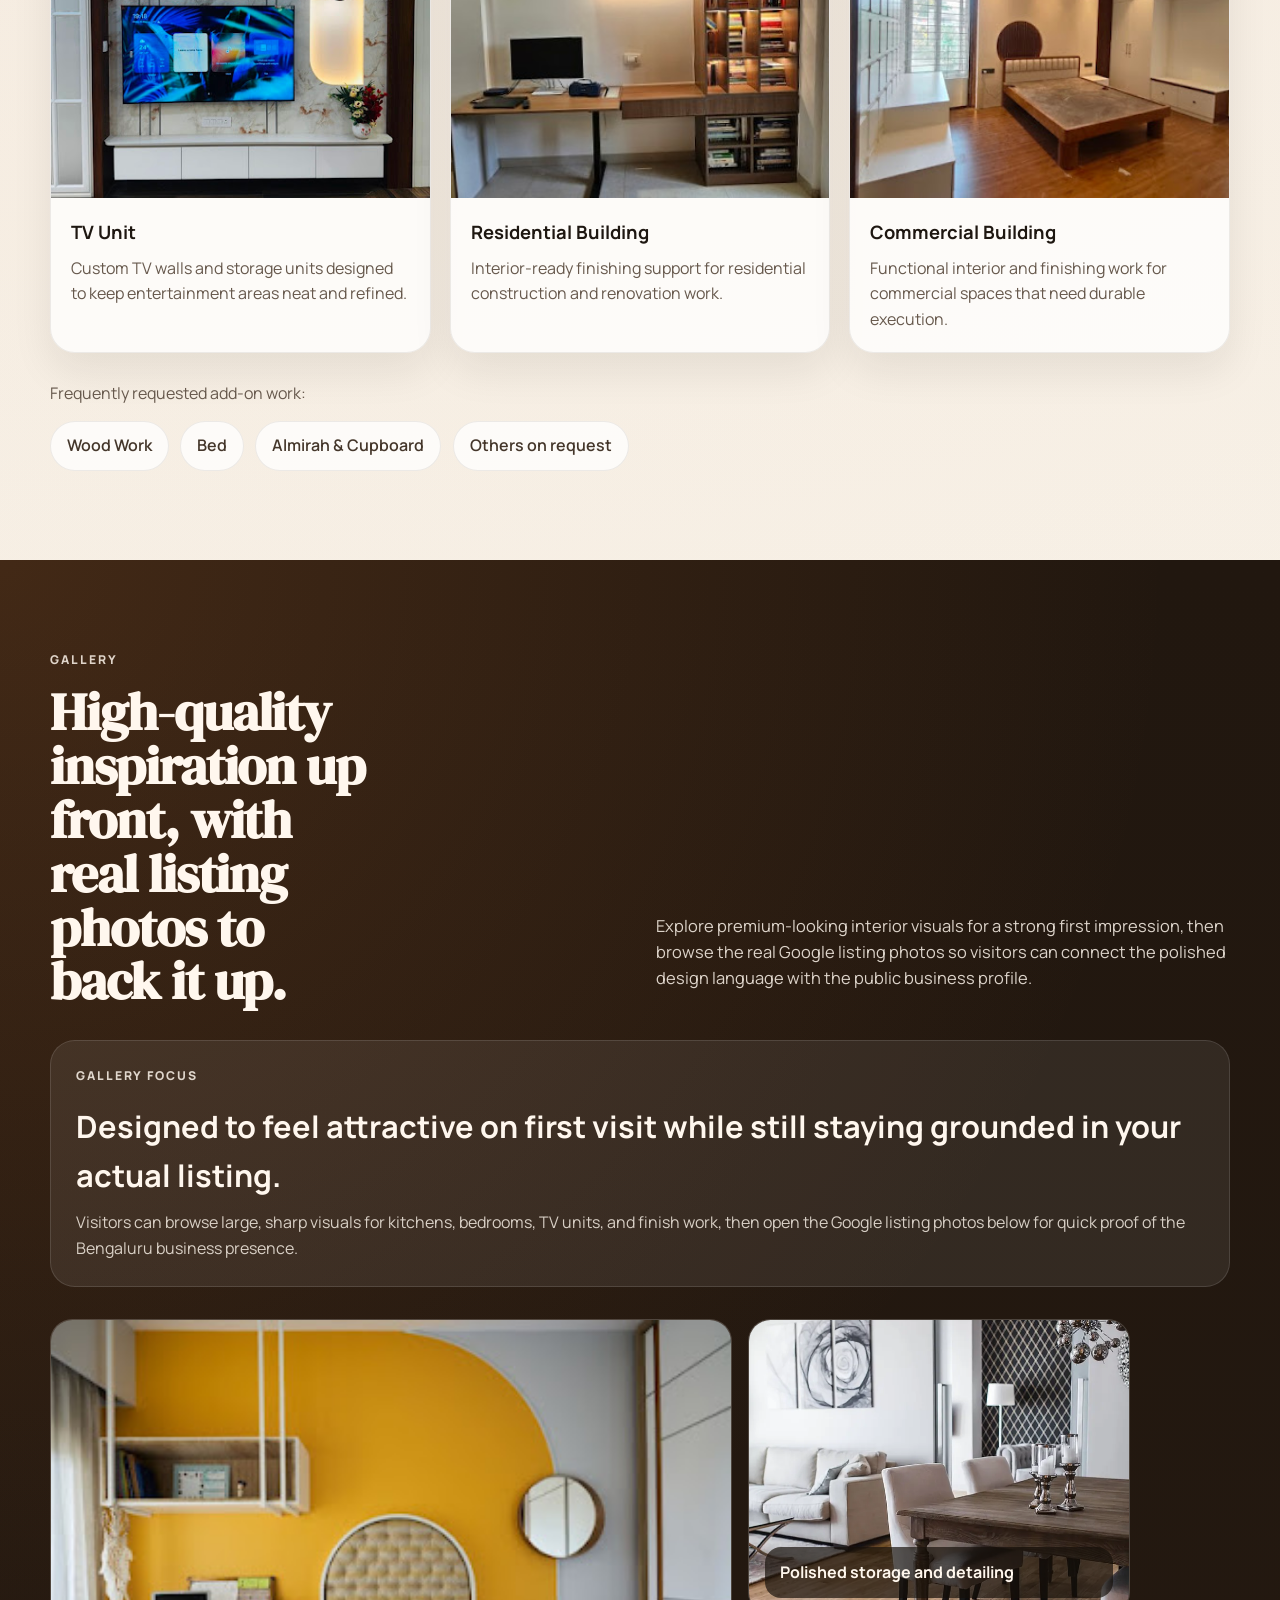
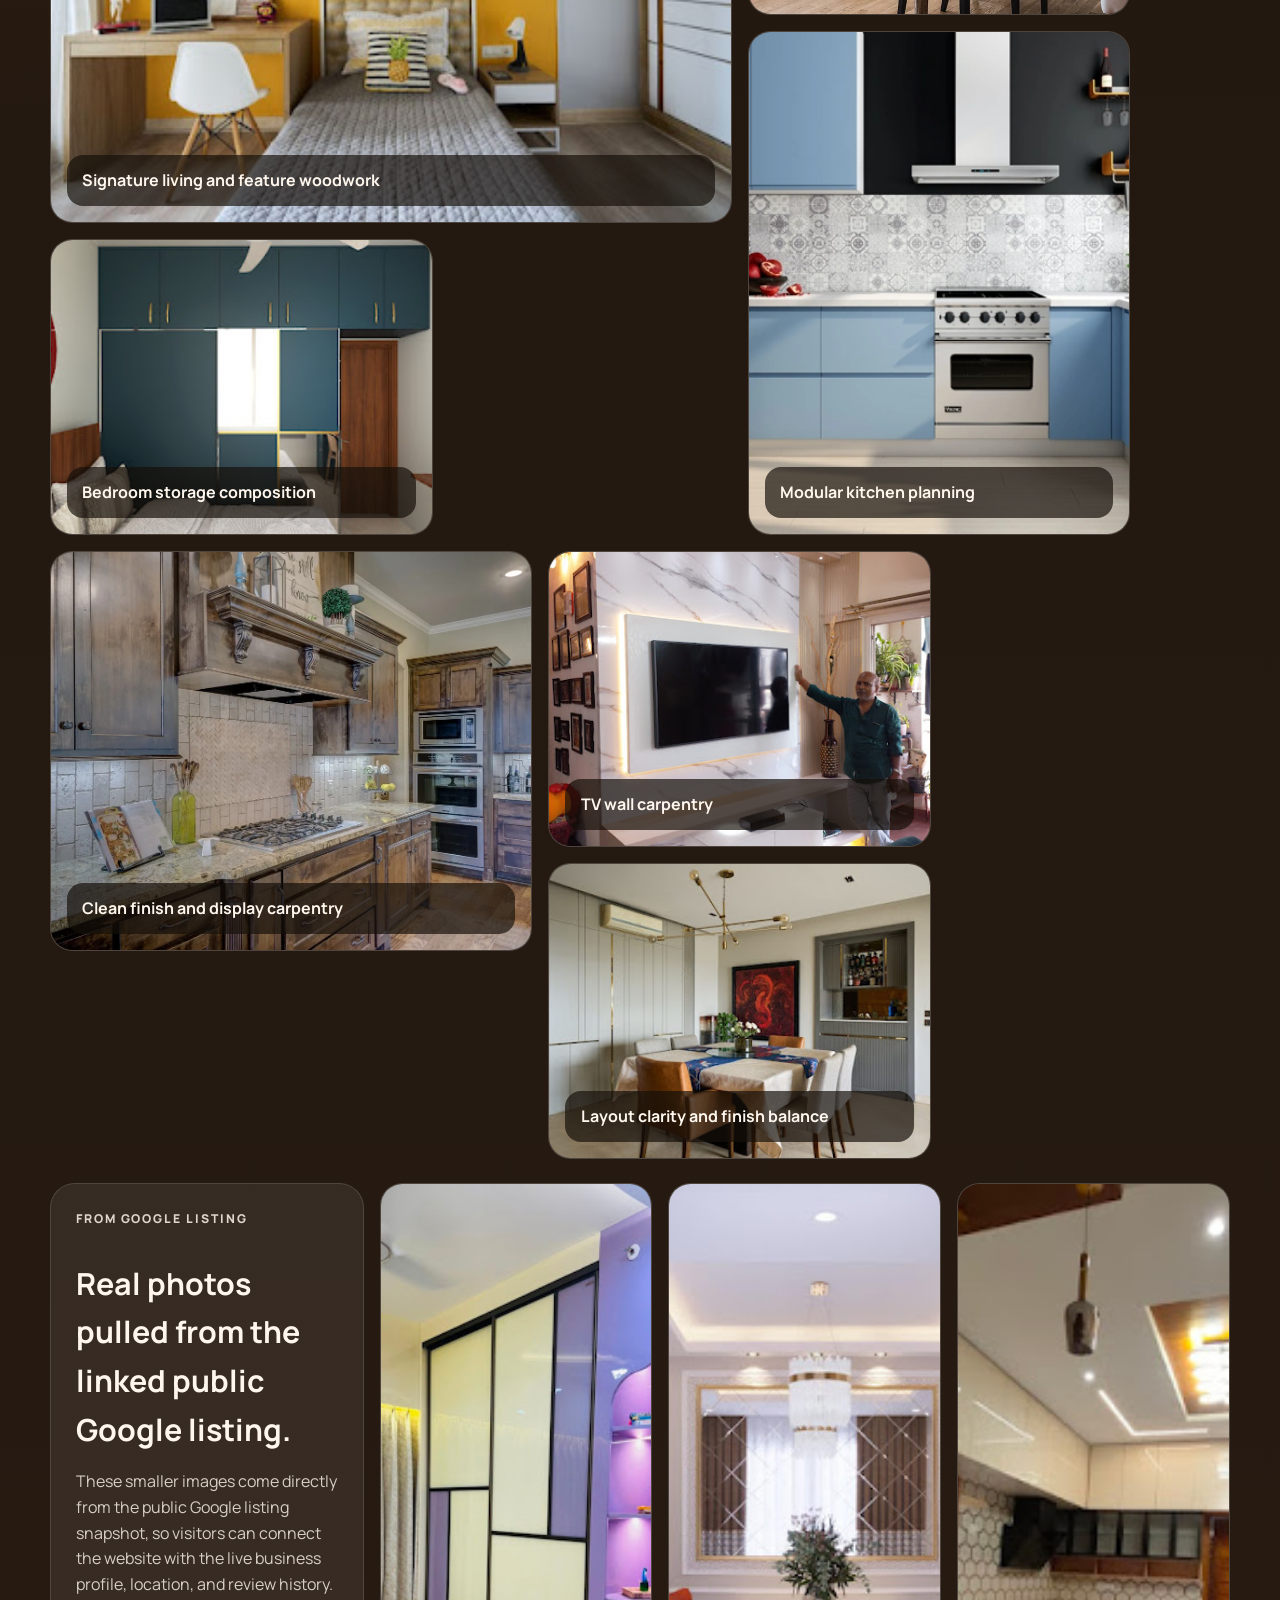
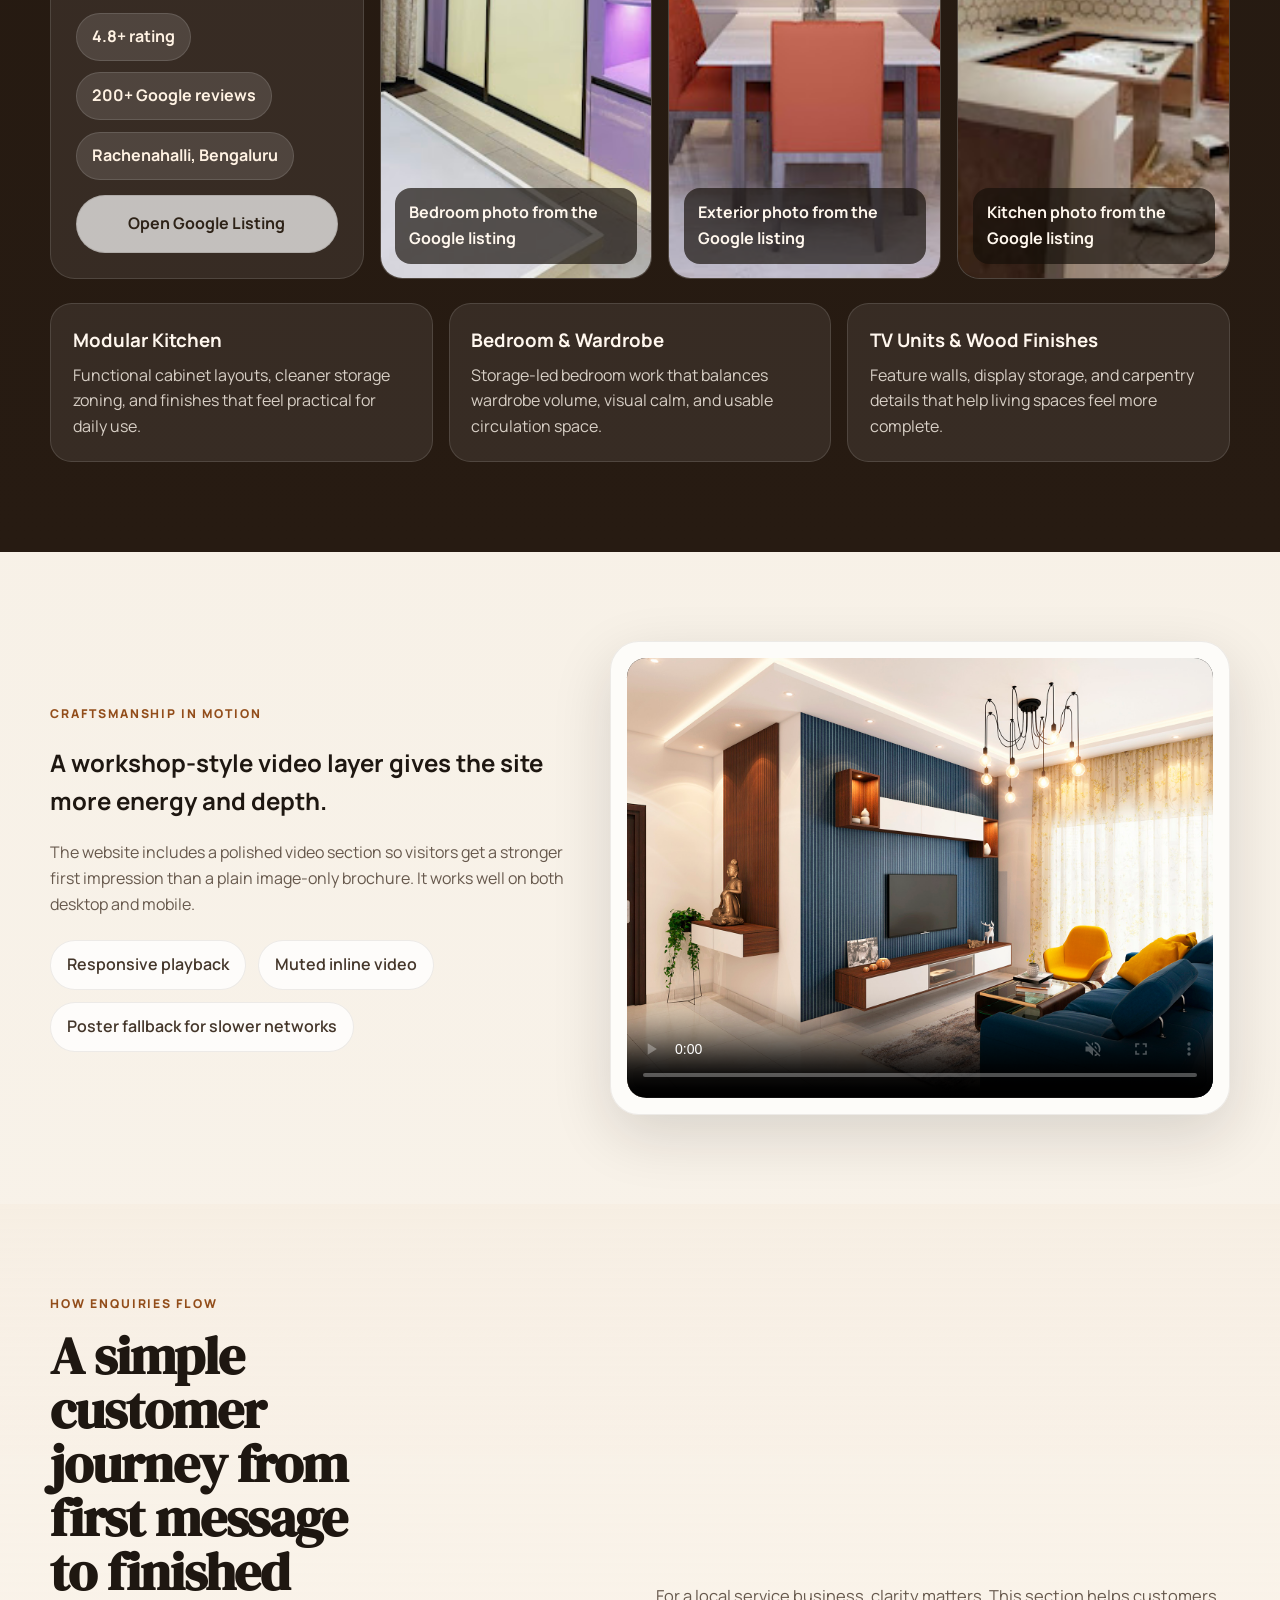
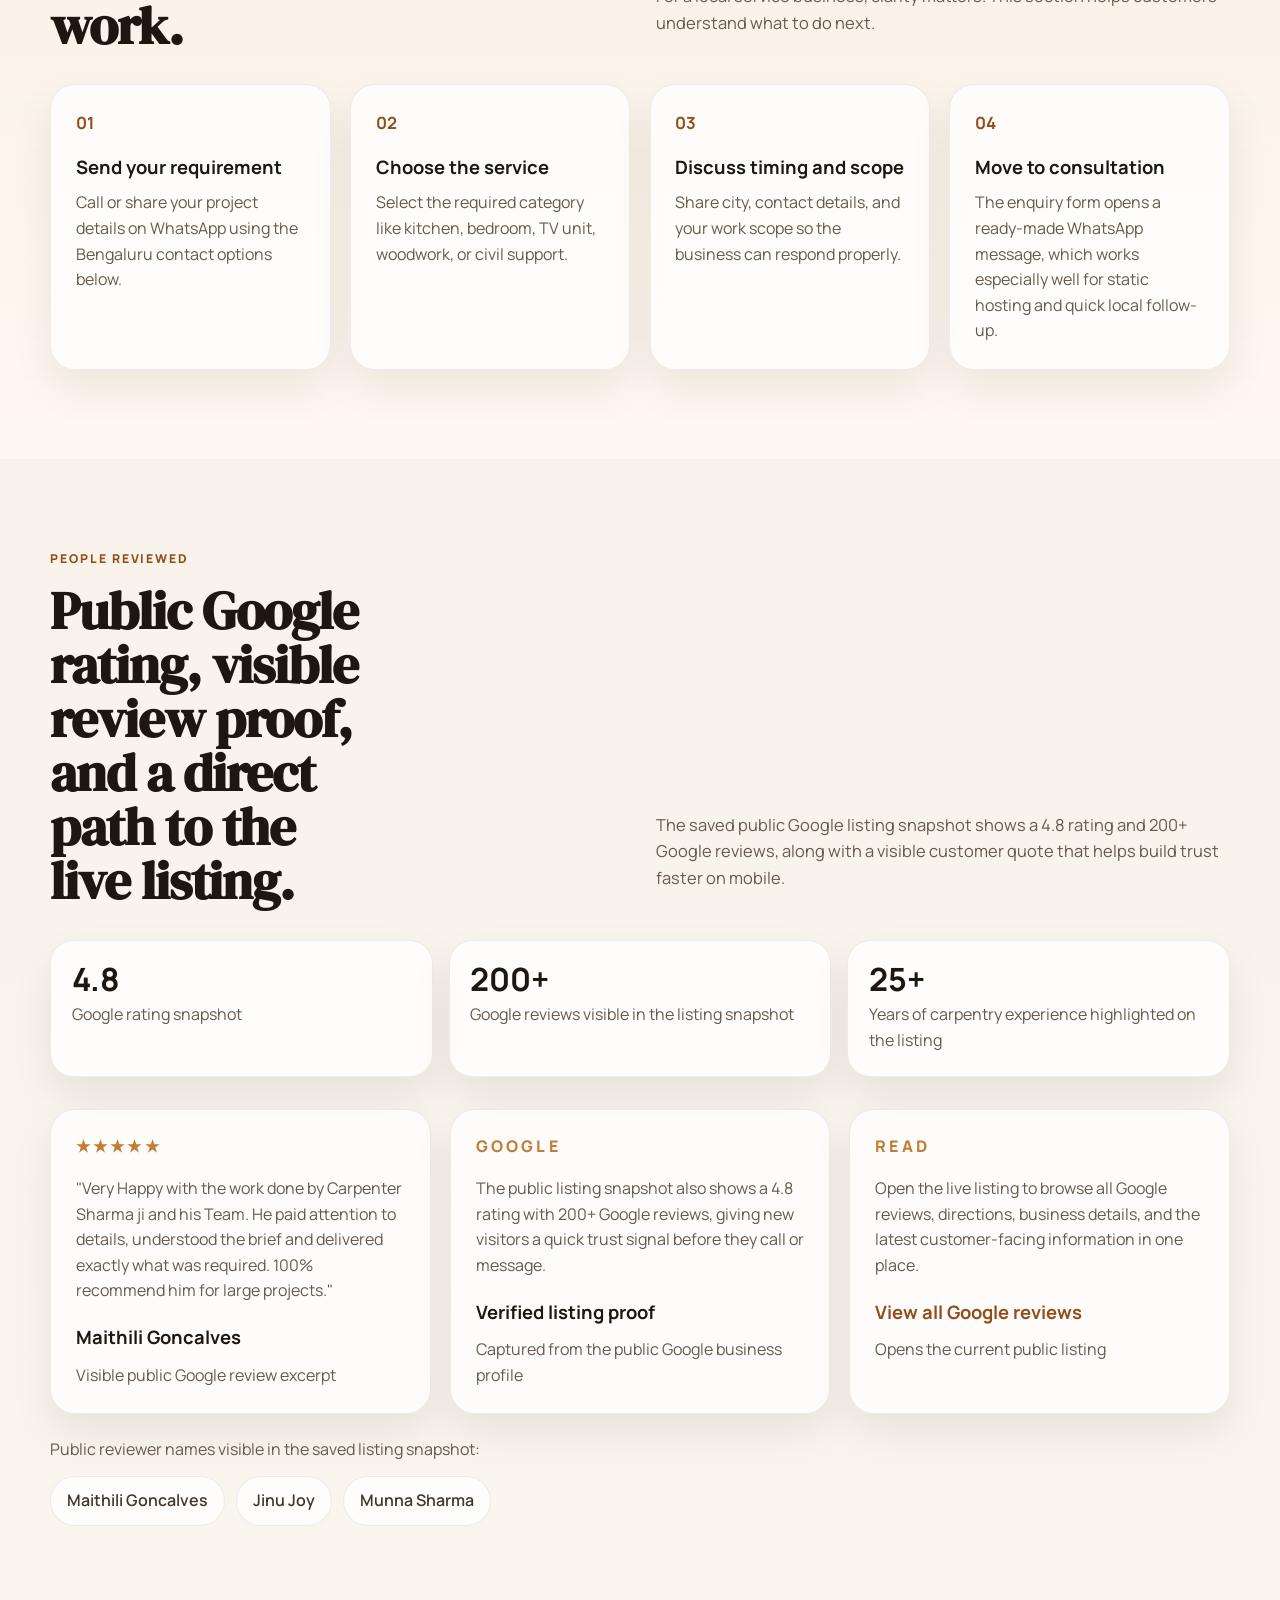
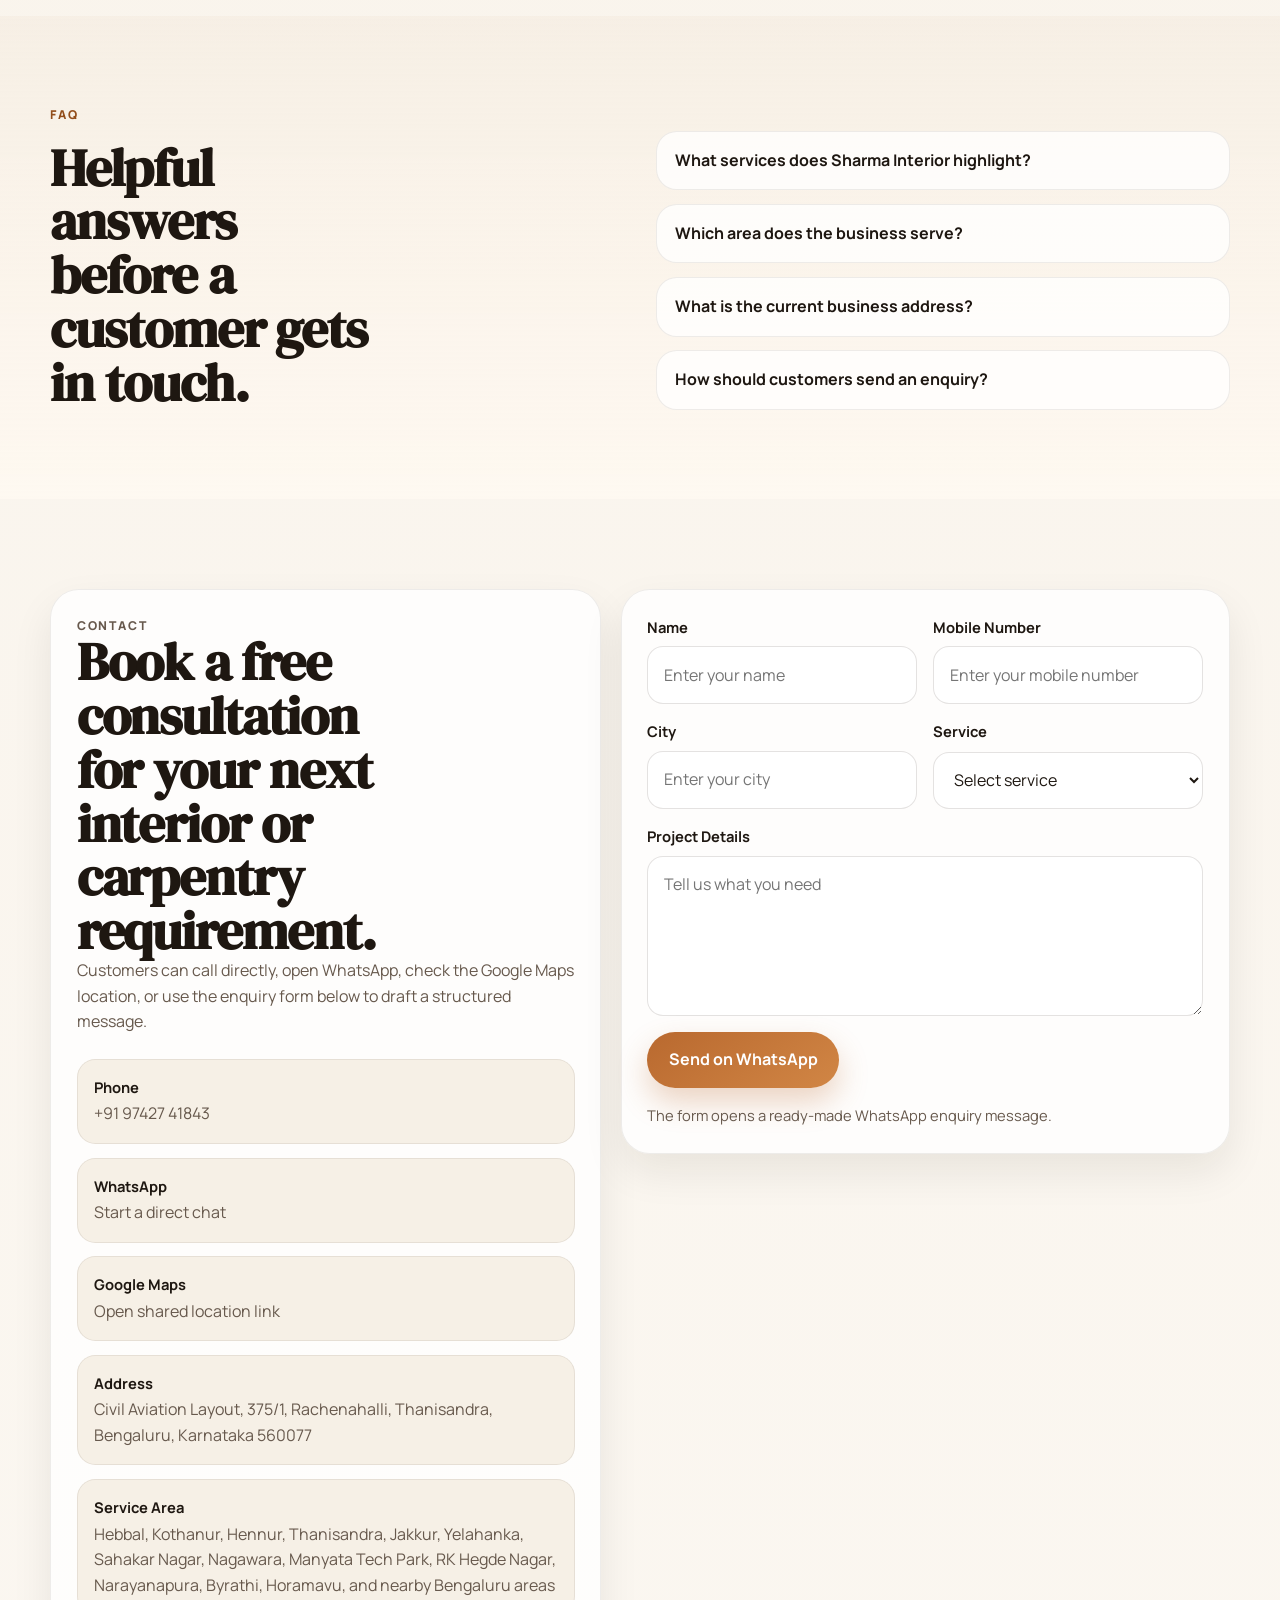
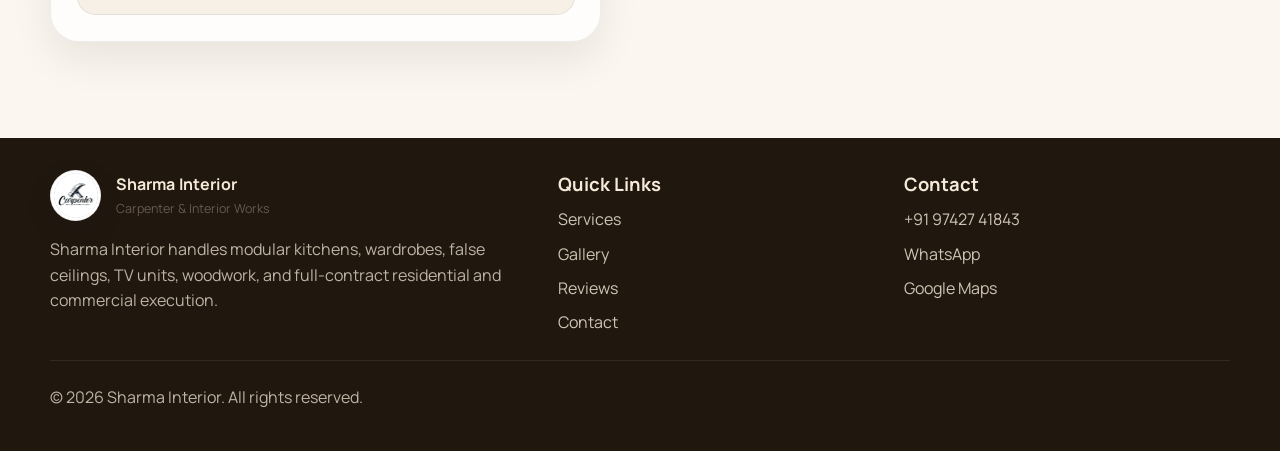
==== commit bac8b825: "updated google map images" ====
--- a/index.html
+++ b/index.html
@@ -138,13 +138,13 @@
                   <img src="assets/media/hero.jpg" alt="Premium interior woodwork by Sharma Interior">
                 </div>
                 <div class="hero-collage-card">
-                  <img src="assets/media/maps-photo-1.jpg" alt="Bedroom work from the Google listing">
+                  <img src="assets/media/2023-08-12.jpg" alt="Bedroom work from the Google listing">
                 </div>
                 <div class="hero-collage-card">
-                  <img src="assets/media/maps-photo-3.jpg" alt="Kitchen work from the Google listing">
+                  <img src="assets/media/2023-04-11.jpg" alt="Kitchen work from the Google listing">
                 </div>
                 <div class="hero-collage-card hero-collage-wide">
-                  <img src="assets/media/portfolio-2.webp" alt="Modern interior styling by Sharma Interior">
+                  <img src="assets/media/2023-04-11 (1).jpg" alt="Modern interior styling by Sharma Interior">
                 </div>
               </div>
               <div class="floating-panel">
@@ -246,7 +246,7 @@
           </article>
 
           <article class="service-card" data-reveal>
-            <img src="assets/media/service-bedroom.webp" alt="Bedroom interior service">
+            <img src="assets/media/unnamed (6).jpg" alt="Bedroom interior service">
             <div class="service-card-body">
               <h3>Bedroom</h3>
               <p>Warm bedroom detailing with storage, finishes, and woodwork that feels complete.</p>
@@ -254,7 +254,7 @@
           </article>
 
           <article class="service-card" data-reveal>
-            <img src="assets/media/service-false-ceiling.webp" alt="False ceiling service">
+            <img src="assets/media/unnamed (11).jpg" alt="False ceiling service">
             <div class="service-card-body">
               <h3>False Ceiling</h3>
               <p>Ceiling treatments that improve lighting, mood, and the overall finish of a room.</p>
@@ -262,7 +262,7 @@
           </article>
 
           <article class="service-card" data-reveal>
-            <img src="assets/media/service-tv-unit.webp" alt="TV unit carpentry service">
+            <img src="assets/media/unnamed (2).jpg" alt="TV unit carpentry service">
             <div class="service-card-body">
               <h3>TV Unit</h3>
               <p>Custom TV walls and storage units designed to keep entertainment areas neat and refined.</p>
@@ -270,7 +270,7 @@
           </article>
 
           <article class="service-card" data-reveal>
-            <img src="assets/media/service-residential.webp" alt="Residential building work service">
+            <img src="assets/media/unnamed (9).jpg" alt="Residential building work service">
             <div class="service-card-body">
               <h3>Residential Building</h3>
               <p>Interior-ready finishing support for residential construction and renovation work.</p>
@@ -278,7 +278,7 @@
           </article>
 
           <article class="service-card" data-reveal>
-            <img src="assets/media/service-commercial.webp" alt="Commercial building work service">
+            <img src="assets/media/unnamed.jpg" alt="Commercial building work service">
             <div class="service-card-body">
               <h3>Commercial Building</h3>
               <p>Functional interior and finishing work for commercial spaces that need durable execution.</p>
@@ -324,8 +324,8 @@
         </div>
 
         <div class="container gallery-grid">
-          <button class="gallery-card gallery-large" type="button" data-gallery-image="assets/media/portfolio-2.webp" data-gallery-title="Signature living and feature woodwork">
-            <img src="assets/media/portfolio-2.webp" alt="Signature living and feature woodwork">
+          <button class="gallery-card gallery-large" type="button" data-gallery-image="assets/media/2023-04-11 (2).jpg" data-gallery-title="Signature living and feature woodwork">
+            <img src="assets/media/2023-04-11 (2).jpg" alt="Signature living and feature woodwork">
             <span>Signature living and feature woodwork</span>
           </button>
 
@@ -339,8 +339,8 @@
             <span>Modular kitchen planning</span>
           </button>
 
-          <button class="gallery-card" type="button" data-gallery-image="assets/media/service-bedroom.webp" data-gallery-title="Bedroom storage composition">
-            <img src="assets/media/service-bedroom.webp" alt="Bedroom storage composition">
+          <button class="gallery-card" type="button" data-gallery-image="assets/media/2023-06-04 (1).jpg" data-gallery-title="Bedroom storage composition">
+            <img src="assets/media/2023-06-04 (1).jpg" alt="Bedroom storage composition">
             <span>Bedroom storage composition</span>
           </button>
 
@@ -349,13 +349,13 @@
             <span>Clean finish and display carpentry</span>
           </button>
 
-          <button class="gallery-card" type="button" data-gallery-image="assets/media/service-tv-unit.webp" data-gallery-title="TV wall carpentry">
-            <img src="assets/media/service-tv-unit.webp" alt="TV wall carpentry">
+          <button class="gallery-card" type="button" data-gallery-image="assets/media/2023-06-09 (1).jpg" data-gallery-title="TV wall carpentry">
+            <img src="assets/media/2023-06-09 (1).jpg" alt="TV wall carpentry">
             <span>TV wall carpentry</span>
           </button>
 
-          <button class="gallery-card" type="button" data-gallery-image="assets/media/portfolio-4.webp" data-gallery-title="Layout clarity and finish balance">
-            <img src="assets/media/portfolio-4.webp" alt="Layout clarity and finish balance">
+          <button class="gallery-card" type="button" data-gallery-image="assets/media/2023-04-11 (4).jpg" data-gallery-title="Layout clarity and finish balance">
+            <img src="assets/media/2023-04-11 (4).jpg" alt="Layout clarity and finish balance">
             <span>Layout clarity and finish balance</span>
           </button>
         </div>
@@ -378,18 +378,18 @@
             </a>
           </article>
 
-          <button class="listing-photo-card" type="button" data-gallery-image="assets/media/maps-photo-1.jpg" data-gallery-title="Bedroom photo from the Google listing">
-            <img src="assets/media/maps-photo-1.jpg" alt="Bedroom photo from the Google listing">
+          <button class="listing-photo-card" type="button" data-gallery-image="assets/media/unnamed (7).jpg" data-gallery-title="Bedroom photo from the Google listing">
+            <img src="assets/media/unnamed (7).jpg" alt="Bedroom photo from the Google listing">
             <span>Bedroom photo from the Google listing</span>
           </button>
 
-          <button class="listing-photo-card" type="button" data-gallery-image="assets/media/maps-photo-2.jpg" data-gallery-title="Exterior photo from the Google listing">
-            <img src="assets/media/maps-photo-2.jpg" alt="Exterior photo from the Google listing">
+          <button class="listing-photo-card" type="button" data-gallery-image="assets/media/unnamed (5).jpg" data-gallery-title="Exterior photo from the Google listing">
+            <img src="assets/media/unnamed (5).jpg" alt="Exterior photo from the Google listing">
             <span>Exterior photo from the Google listing</span>
           </button>
 
-          <button class="listing-photo-card" type="button" data-gallery-image="assets/media/maps-photo-3.jpg" data-gallery-title="Kitchen photo from the Google listing">
-            <img src="assets/media/maps-photo-3.jpg" alt="Kitchen photo from the Google listing">
+          <button class="listing-photo-card" type="button" data-gallery-image="assets/media/2025-04-30.jpg" data-gallery-title="Kitchen photo from the Google listing">
+            <img src="assets/media/2025-04-30.jpg" alt="Kitchen photo from the Google listing">
             <span>Kitchen photo from the Google listing</span>
           </button>
         </div>
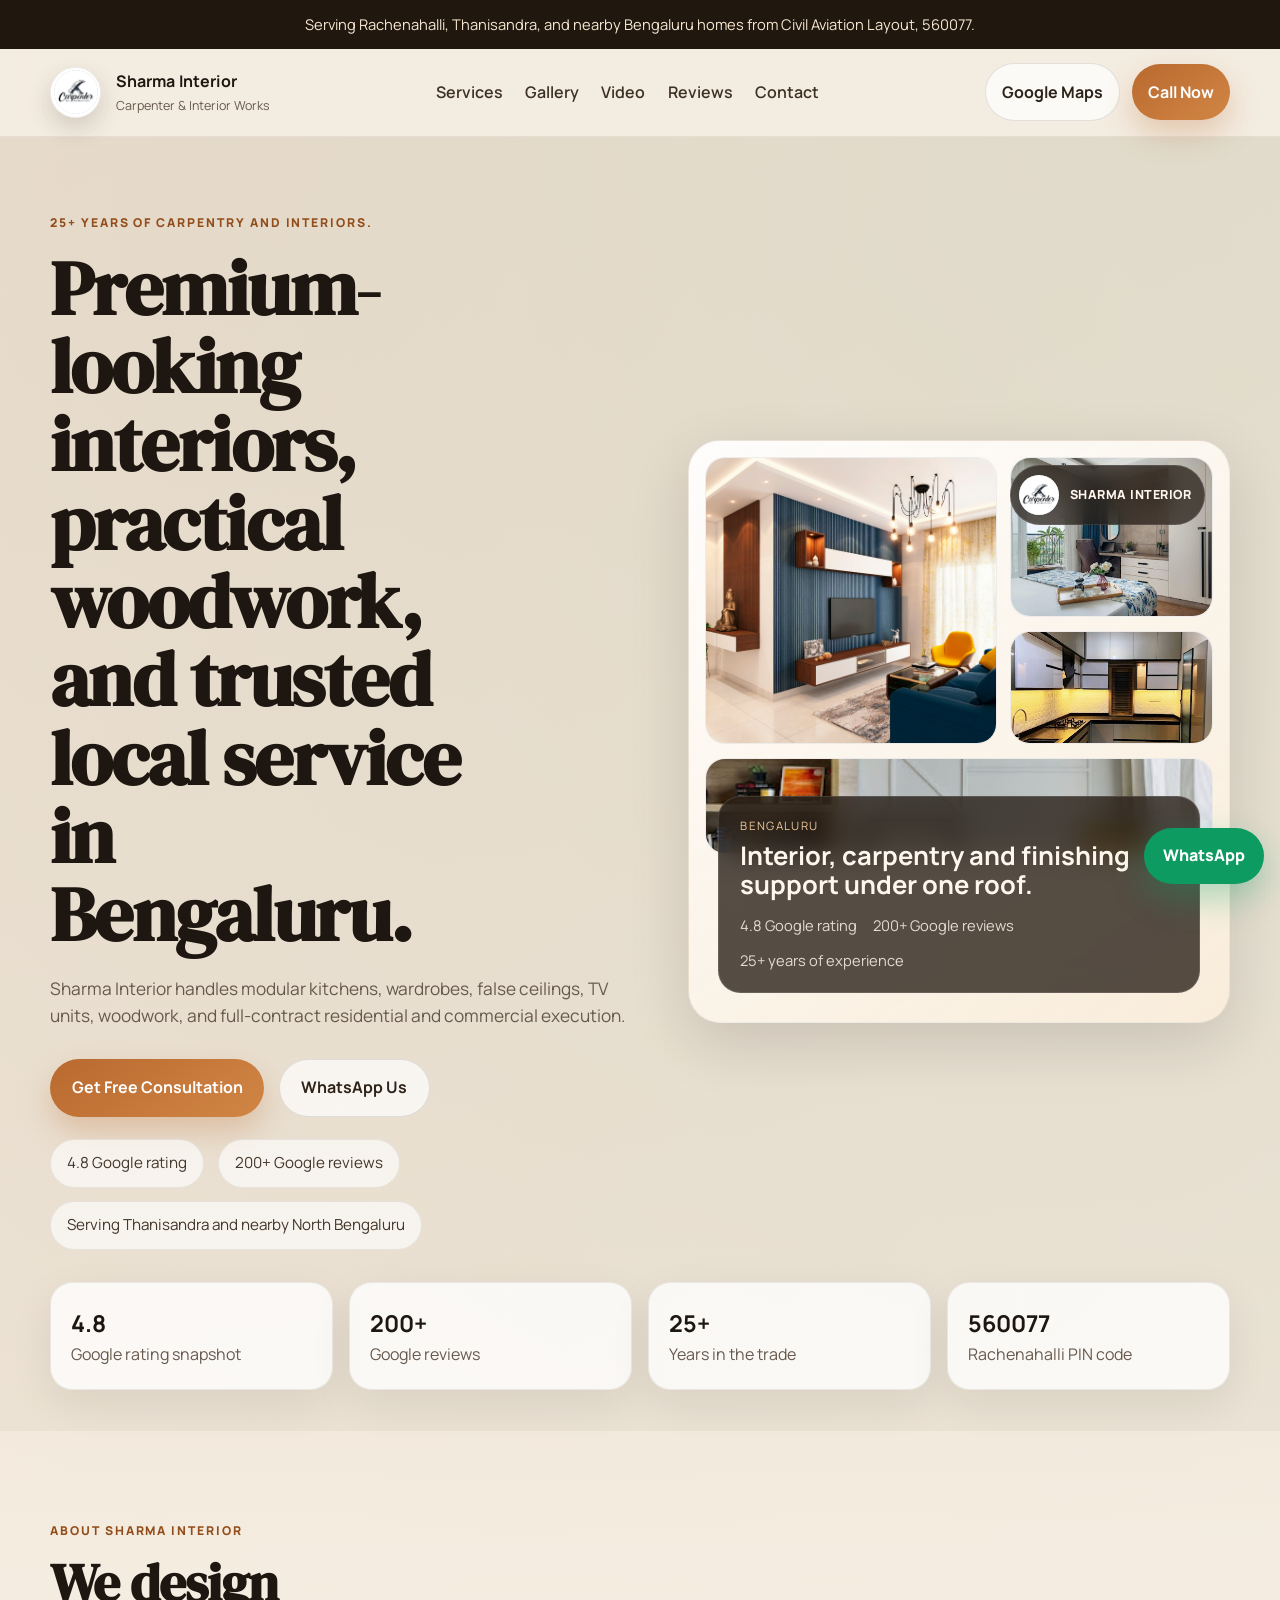
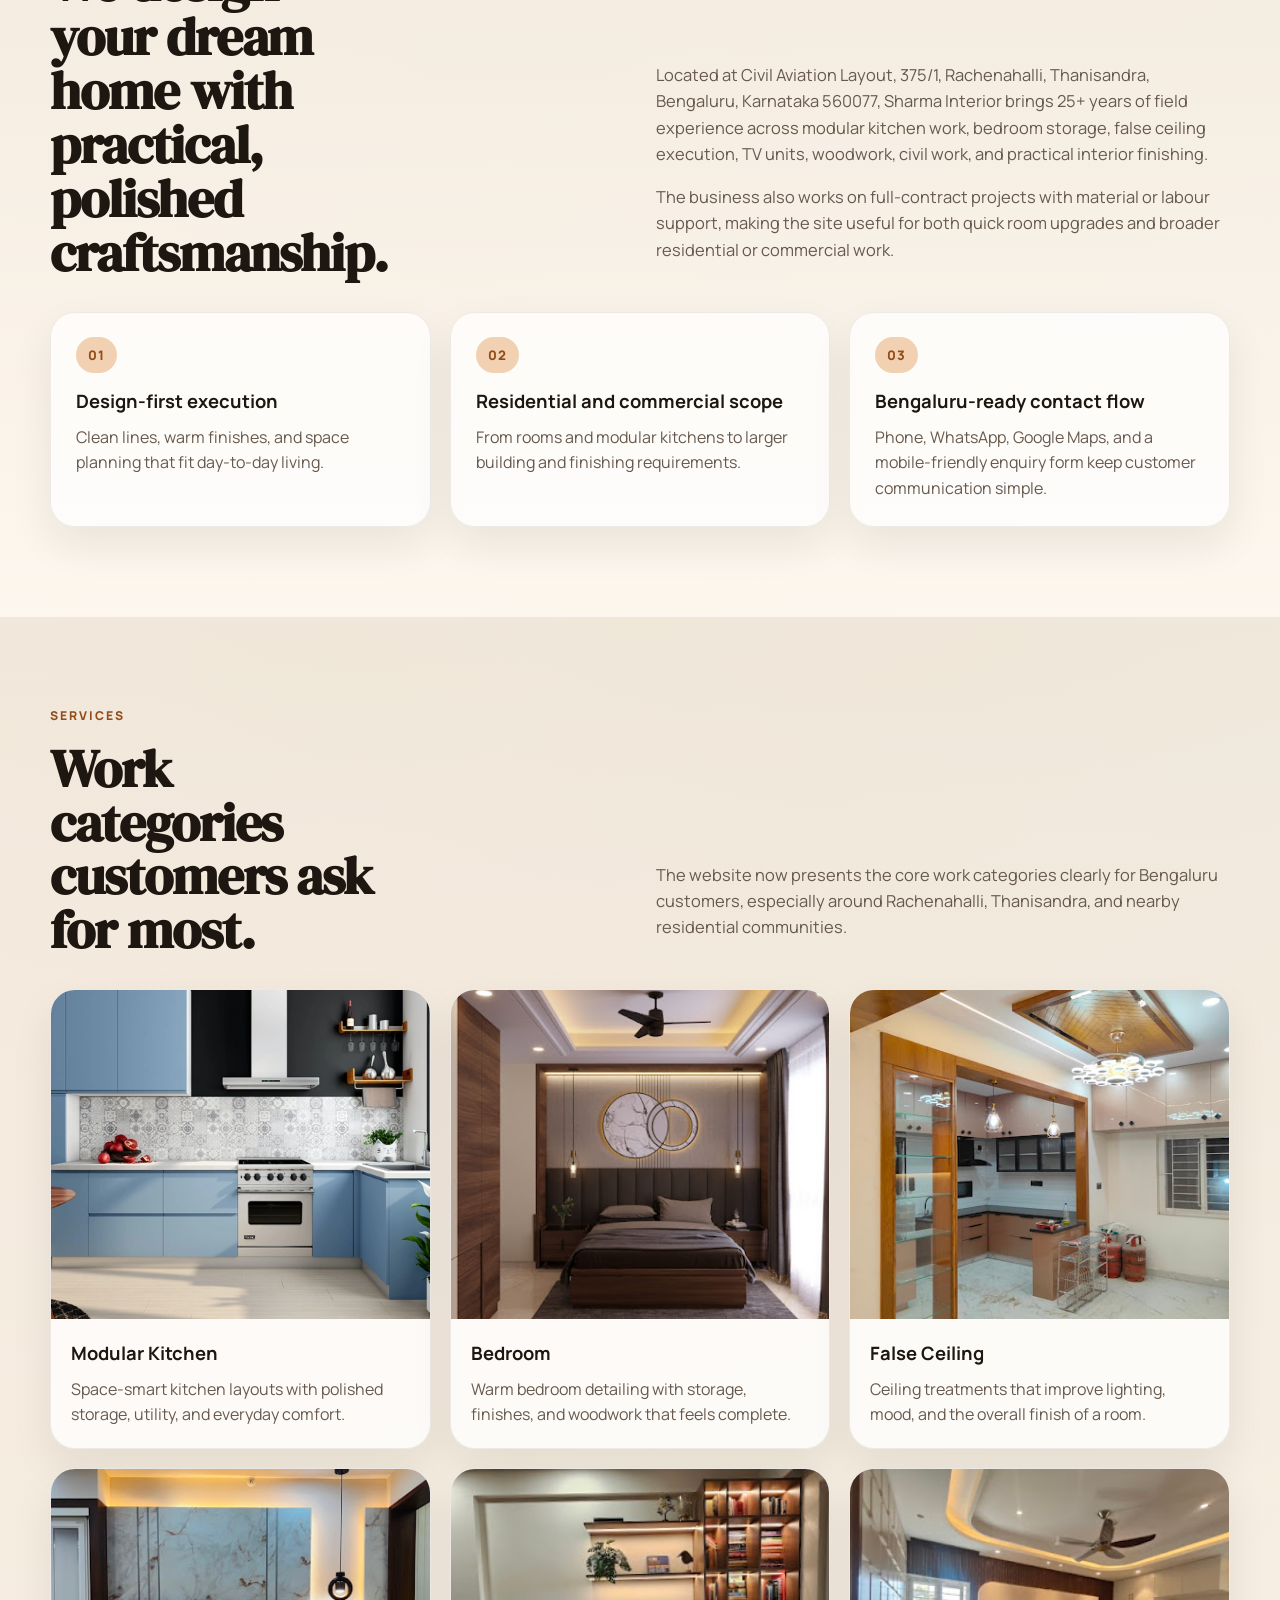
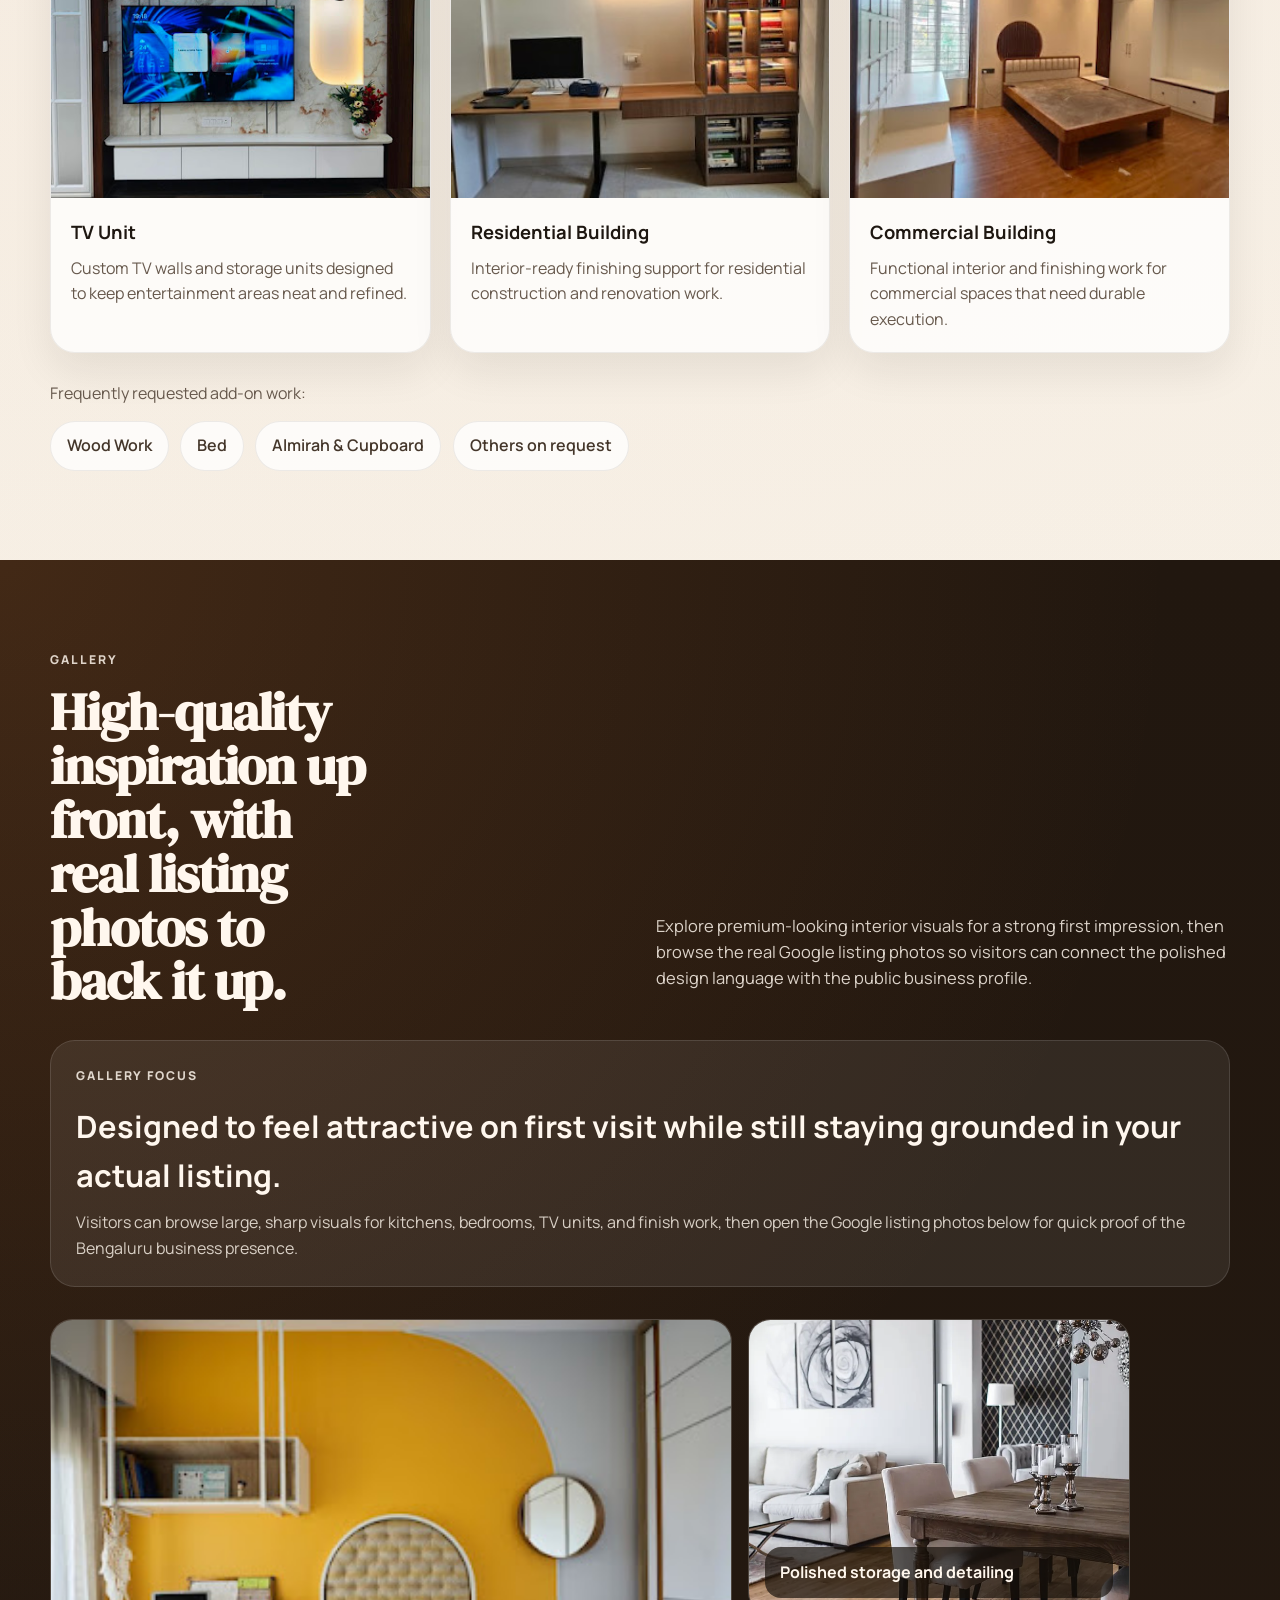
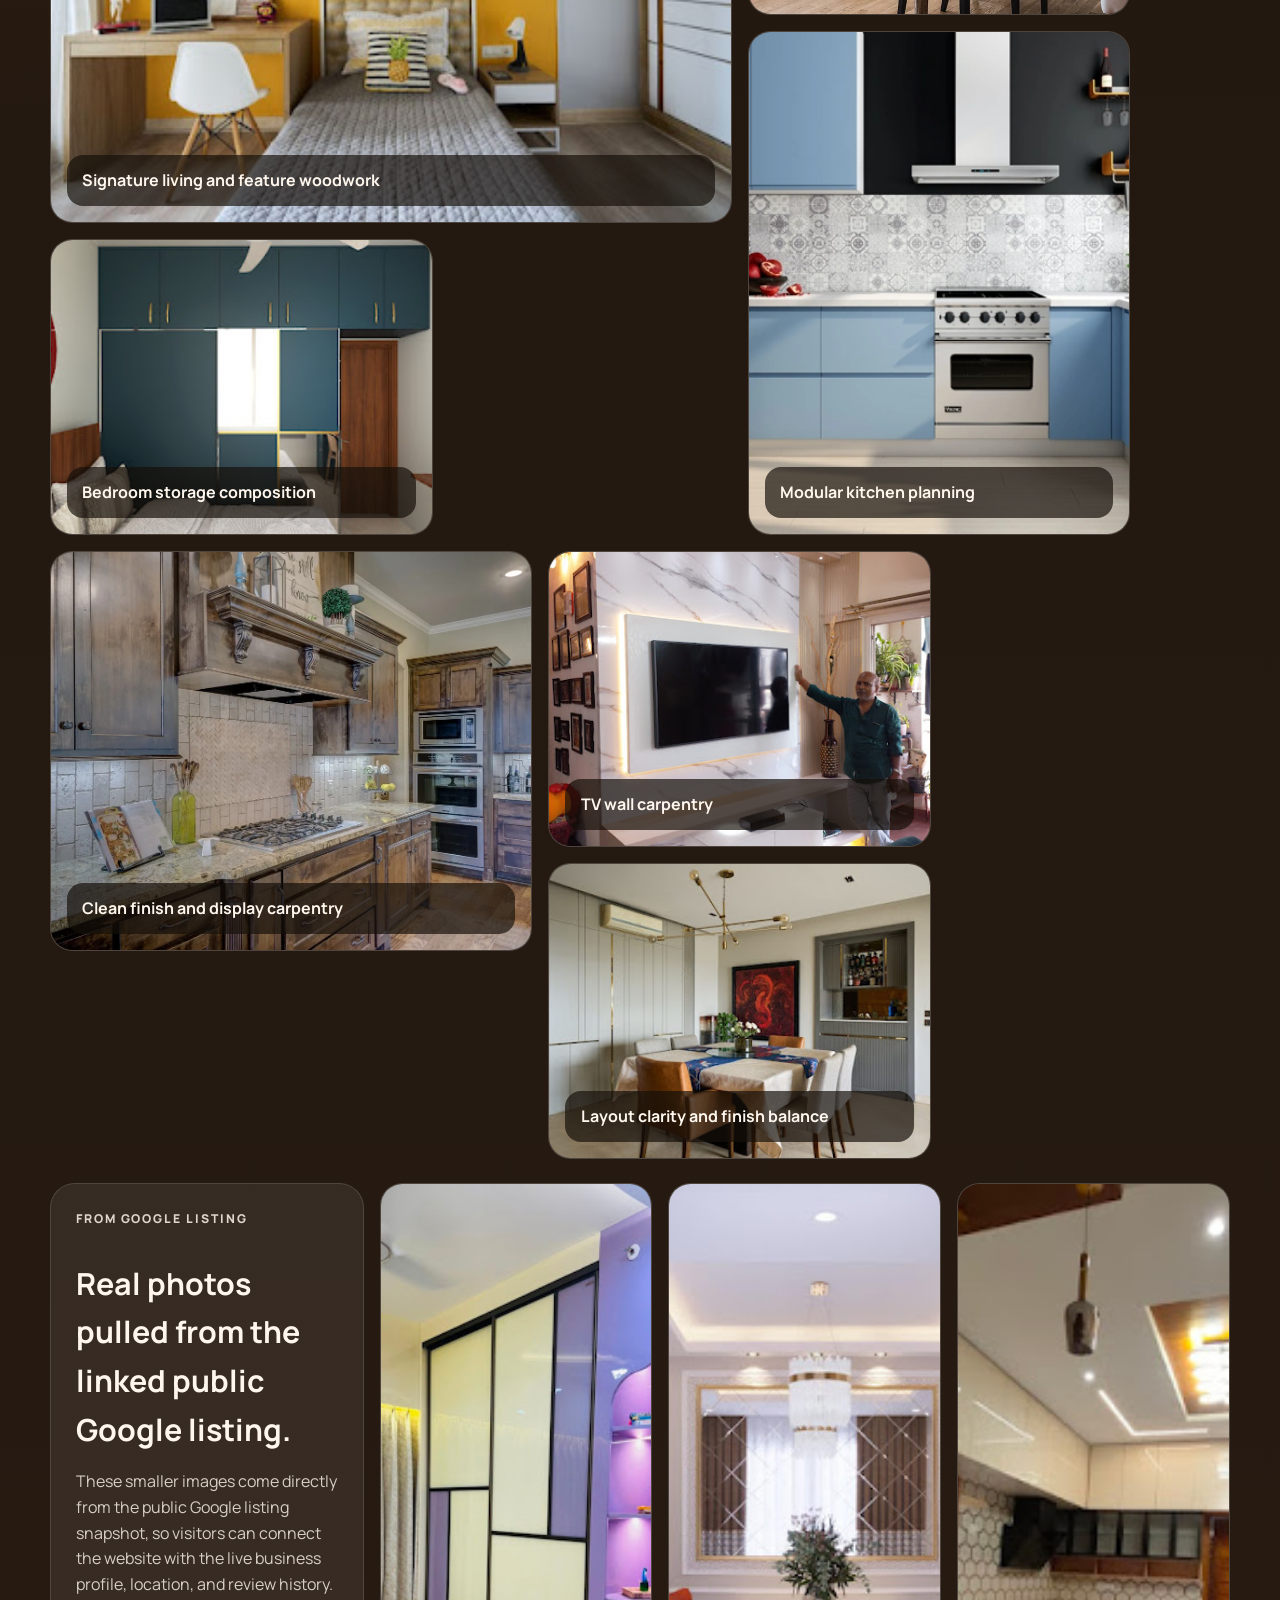
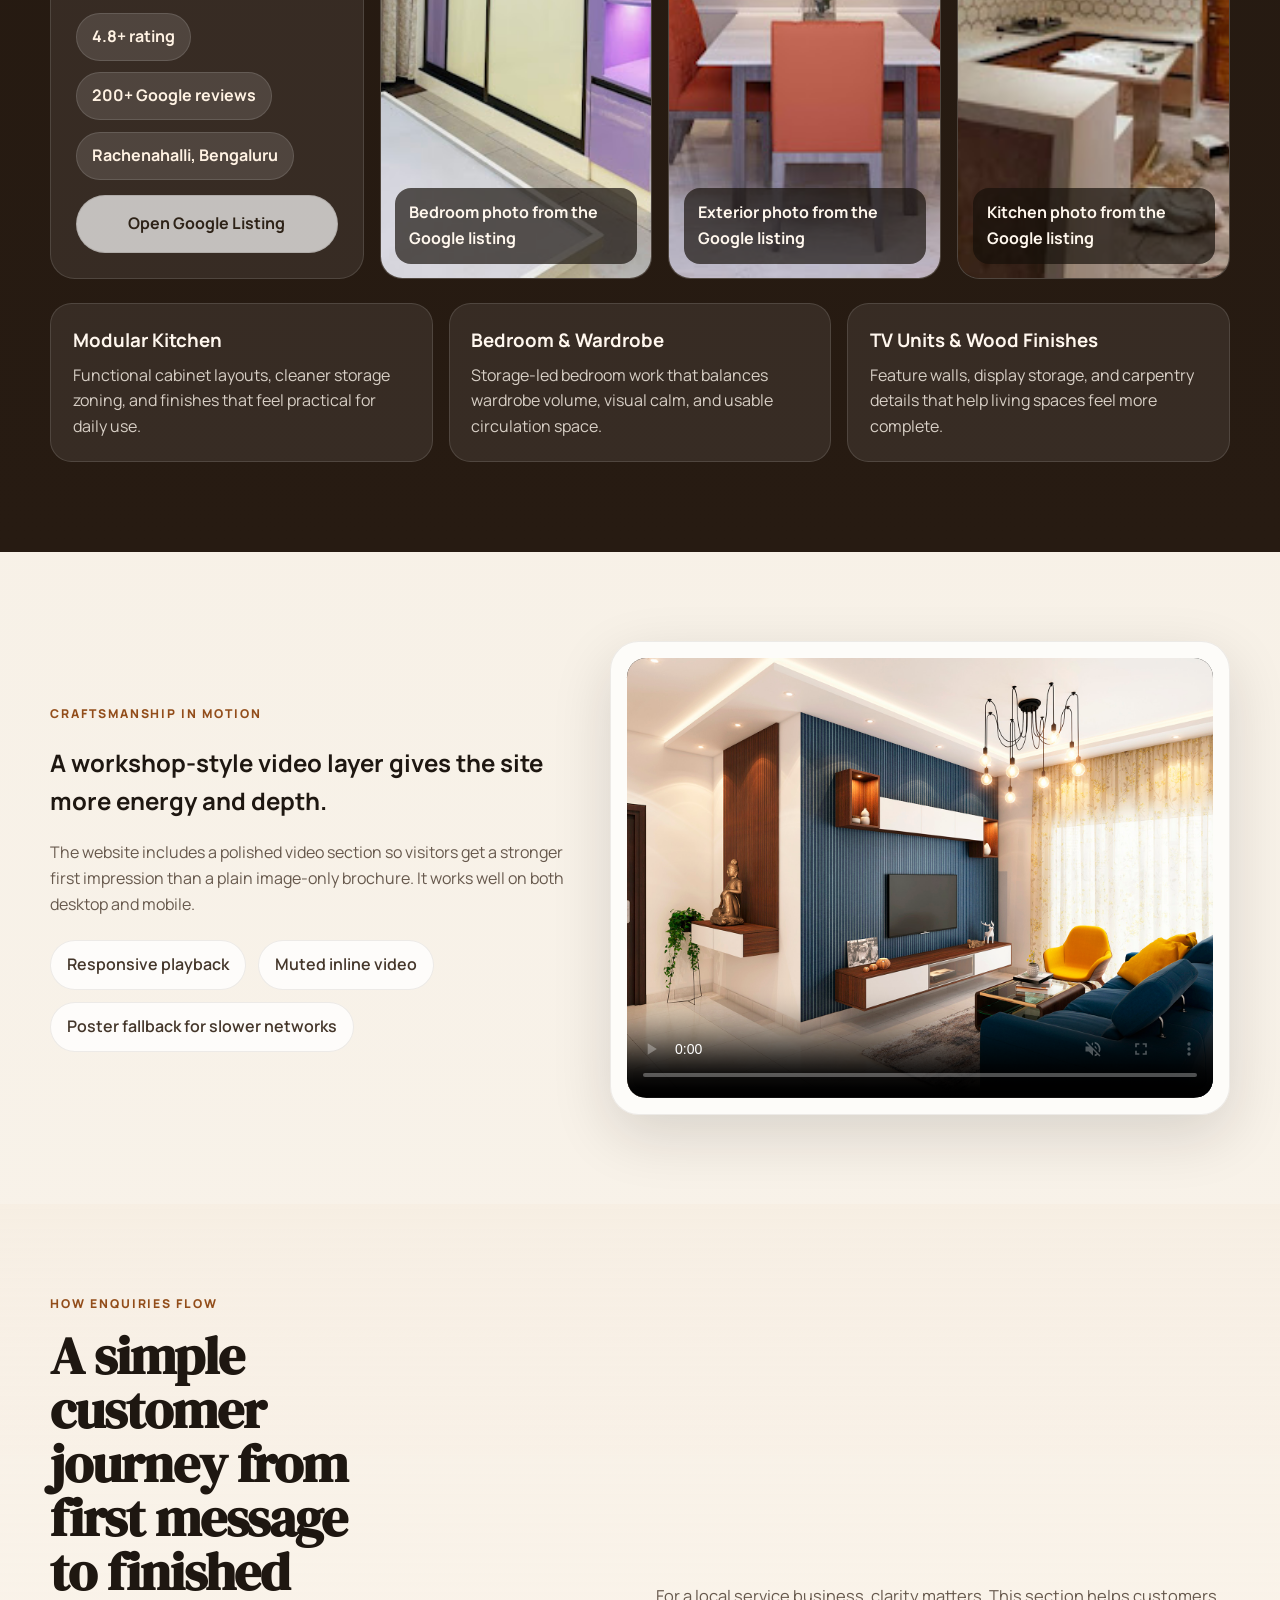
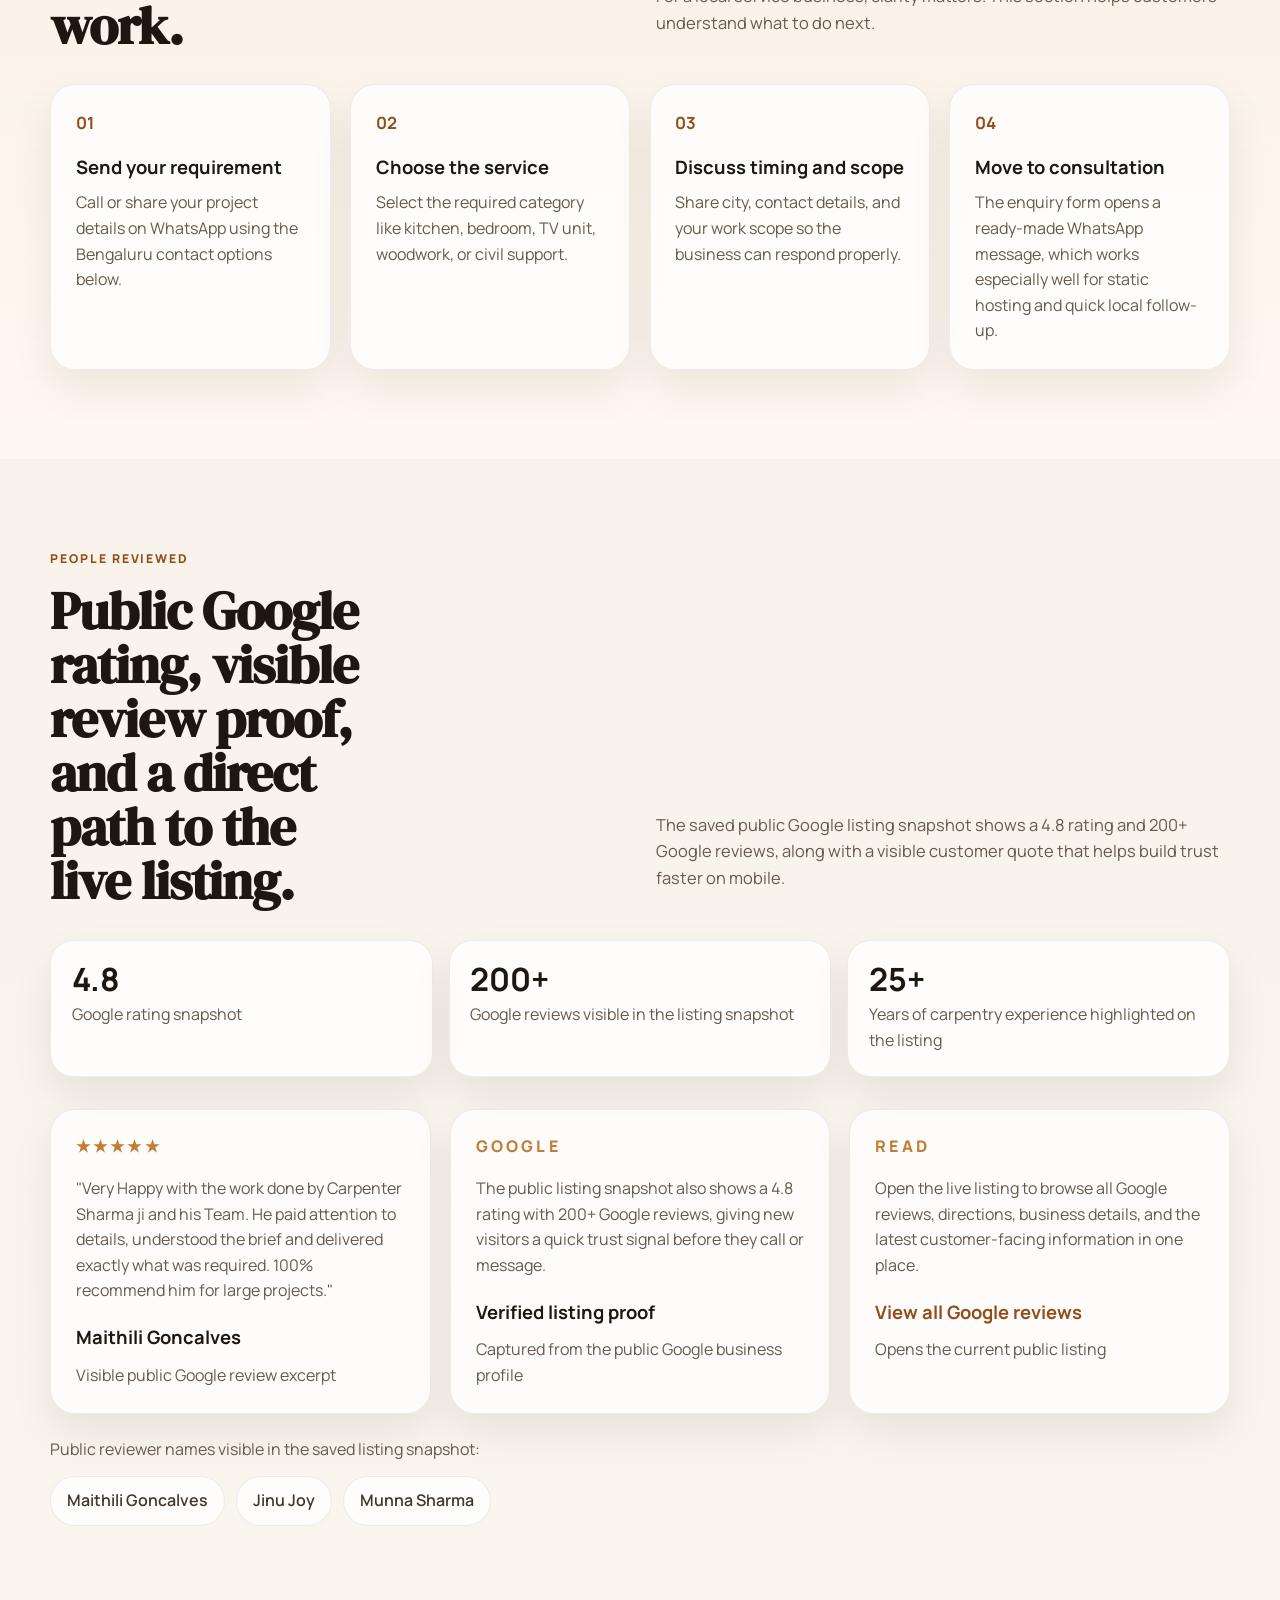
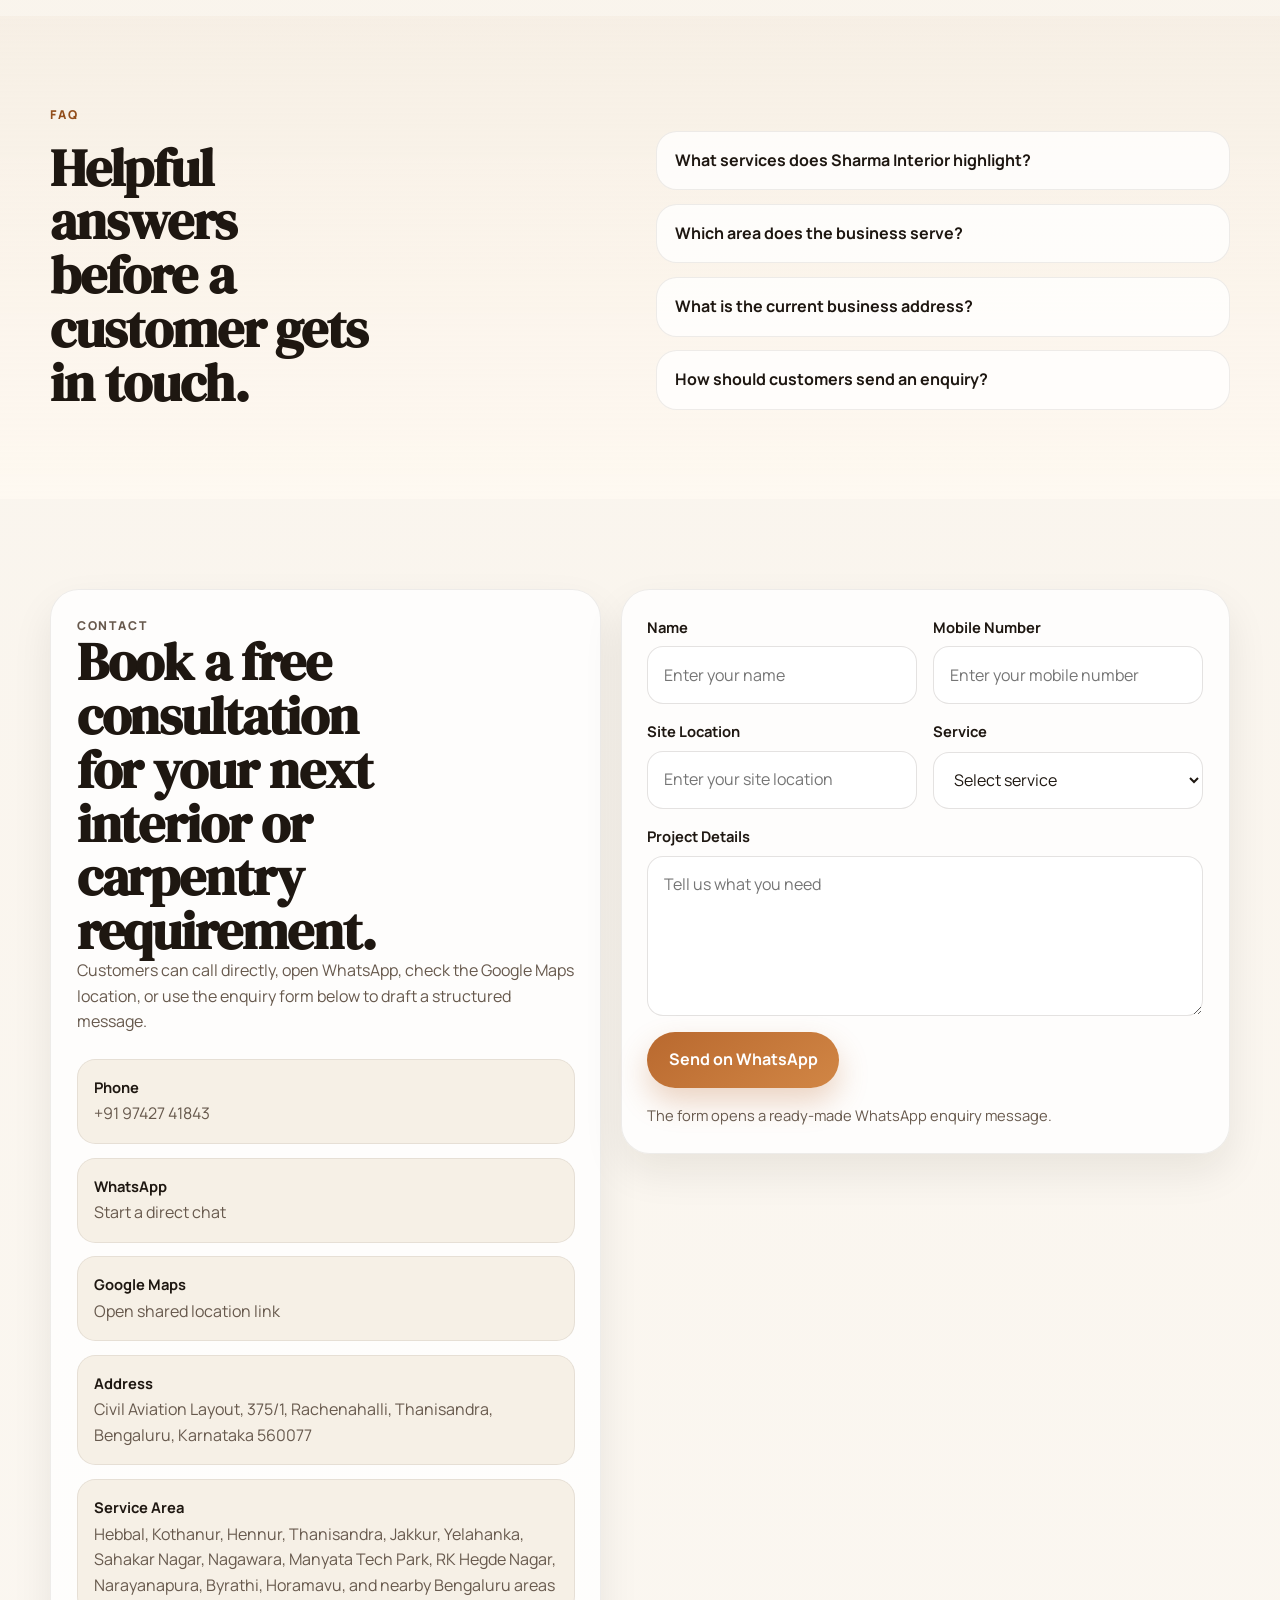
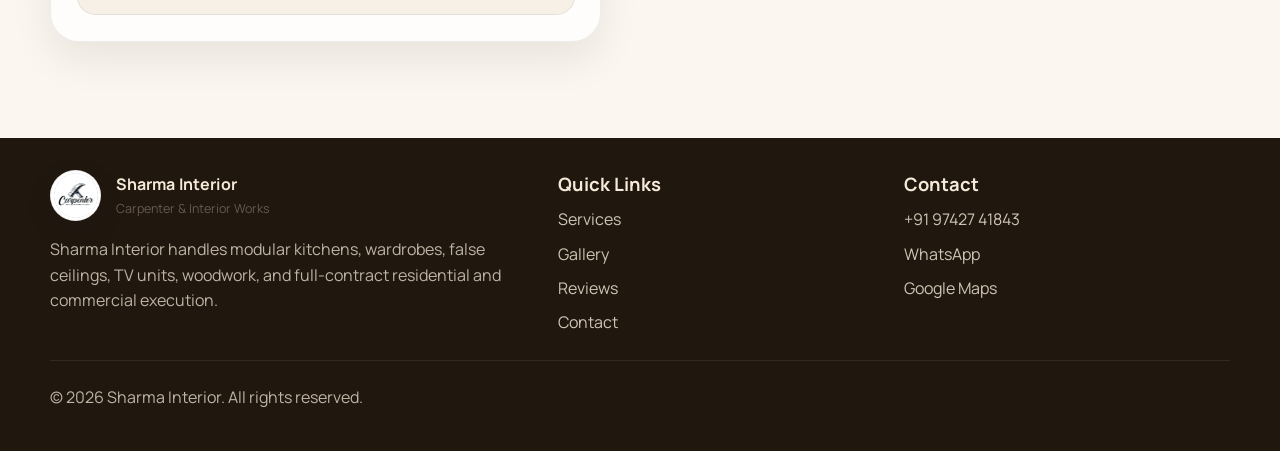
==== commit d63928fe: "updated city to location" ====
--- a/index.html
+++ b/index.html
@@ -639,8 +639,8 @@
                 </label>
 
                 <label>
-                  <span>City</span>
-                  <input type="text" name="city" placeholder="Enter your city" required>
+                  <span>Site Location</span>
+                  <input type="text" name="city" placeholder="Enter your site location" required>
                 </label>
 
                 <label>
